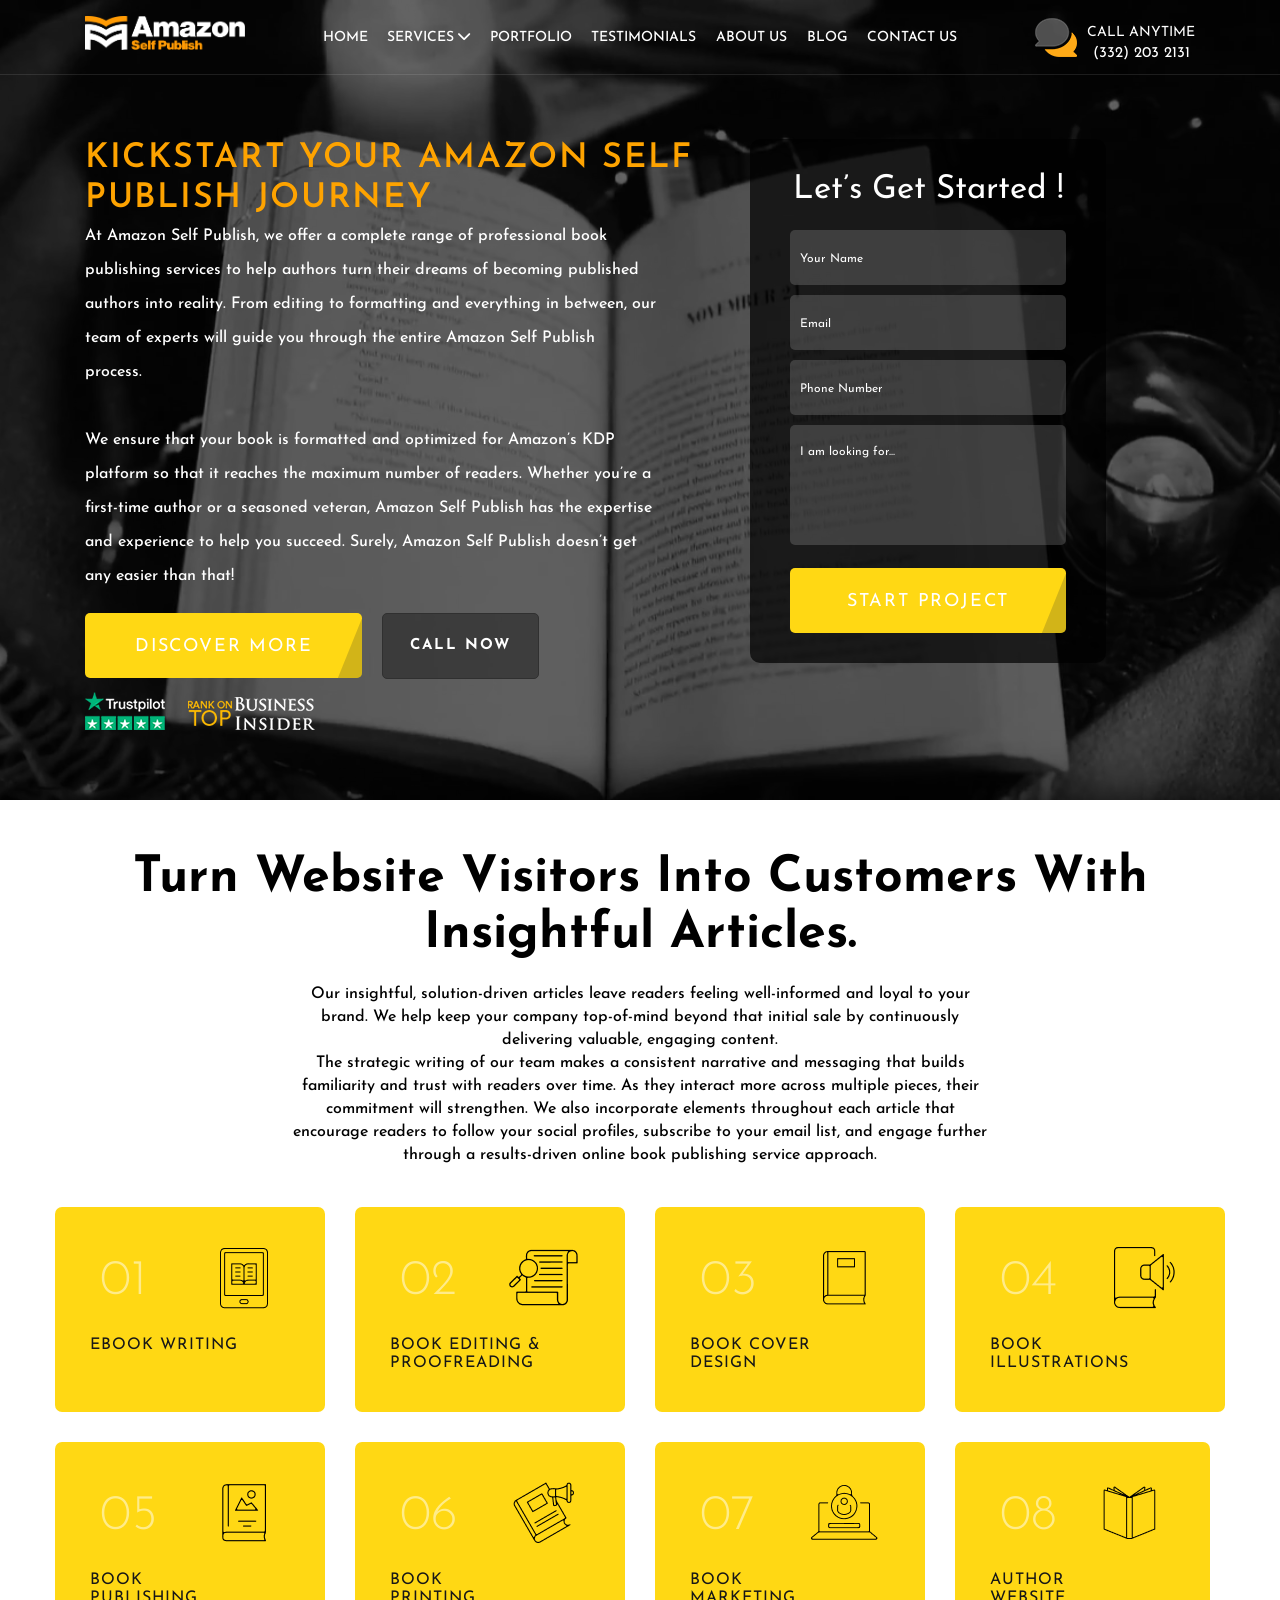
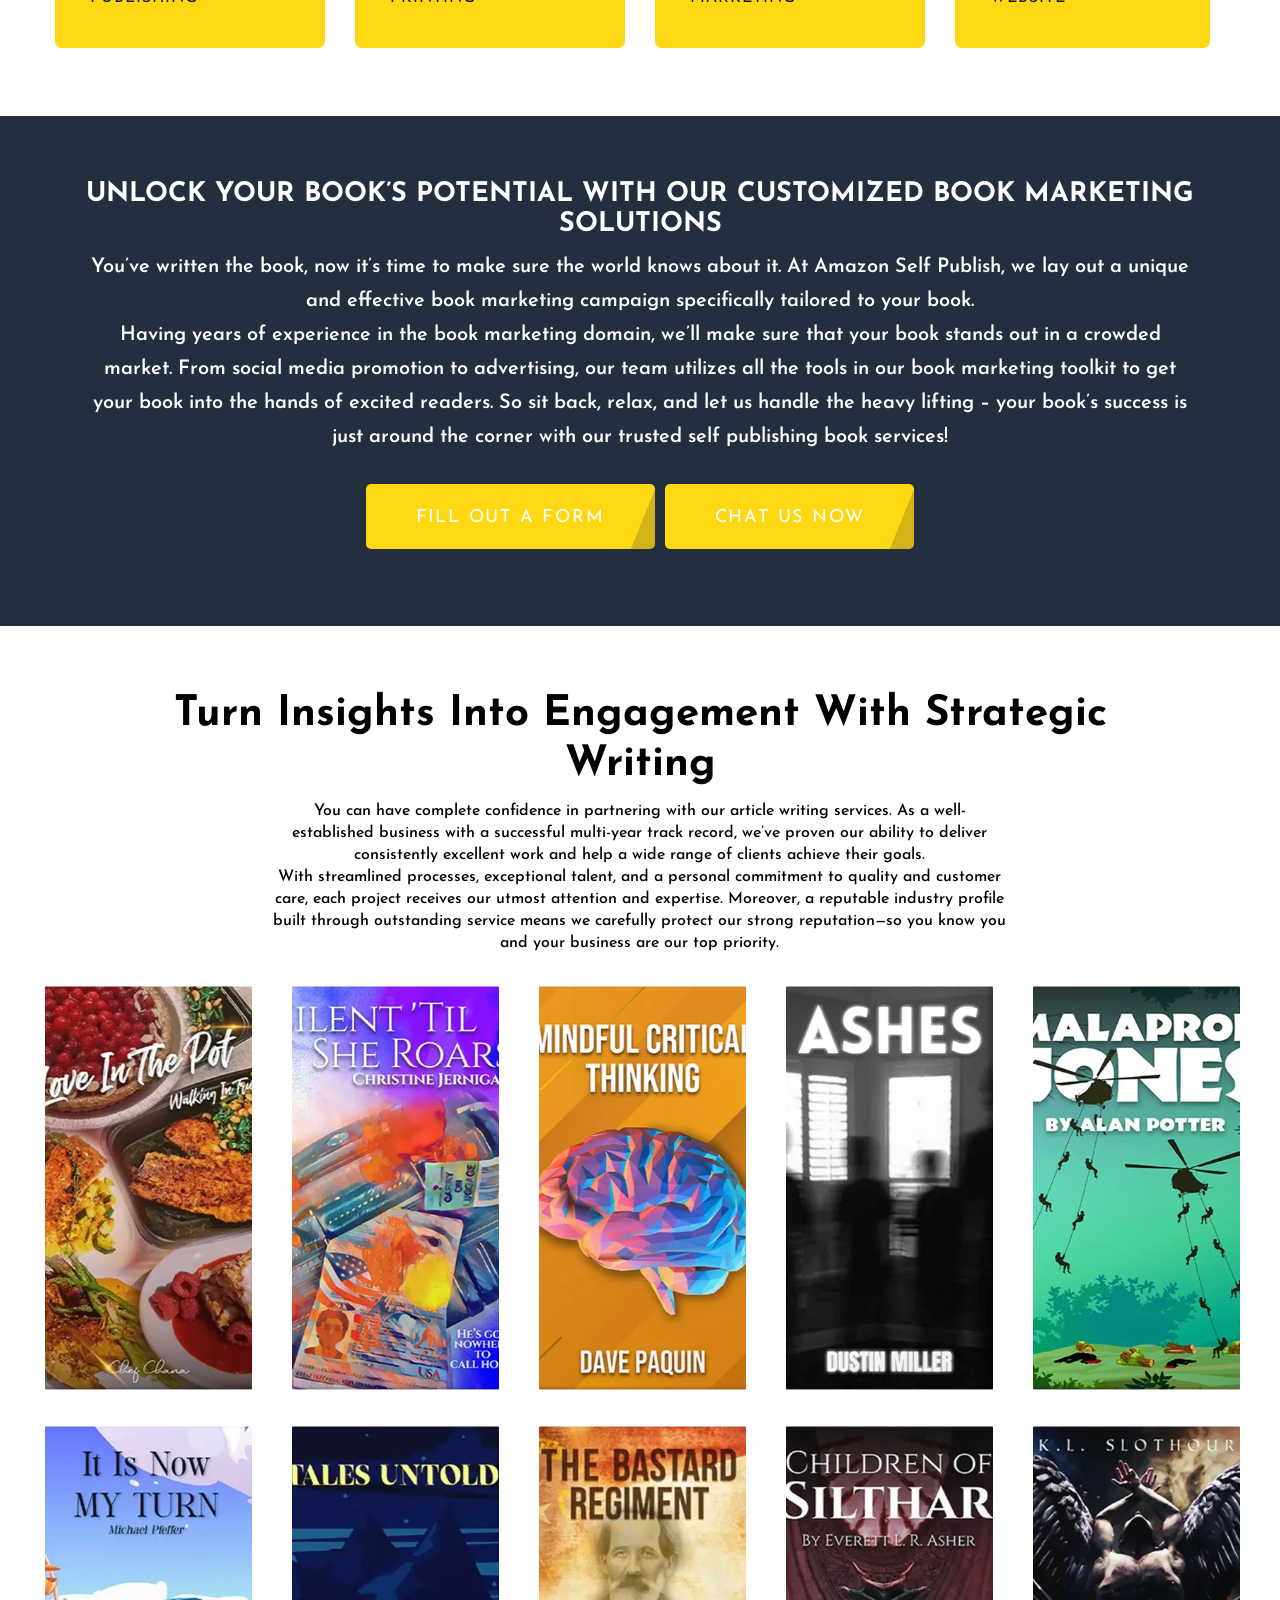
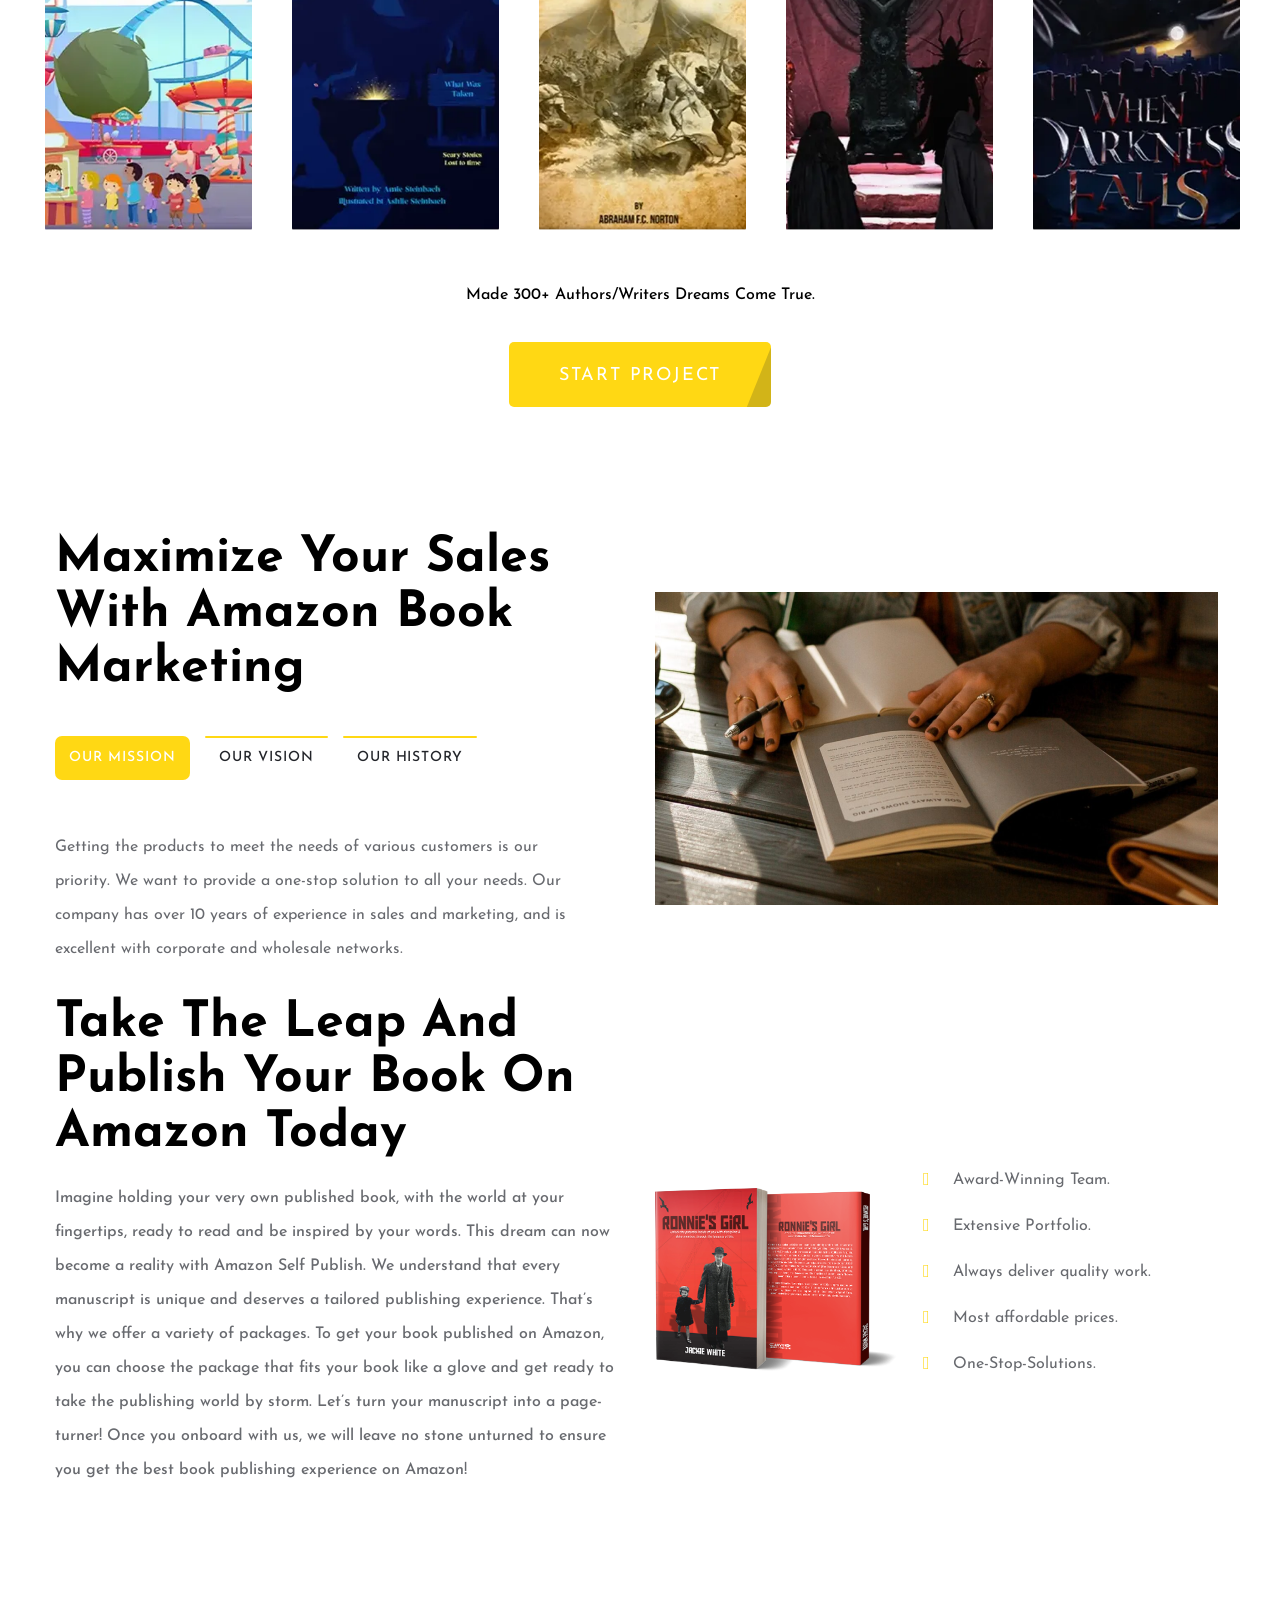
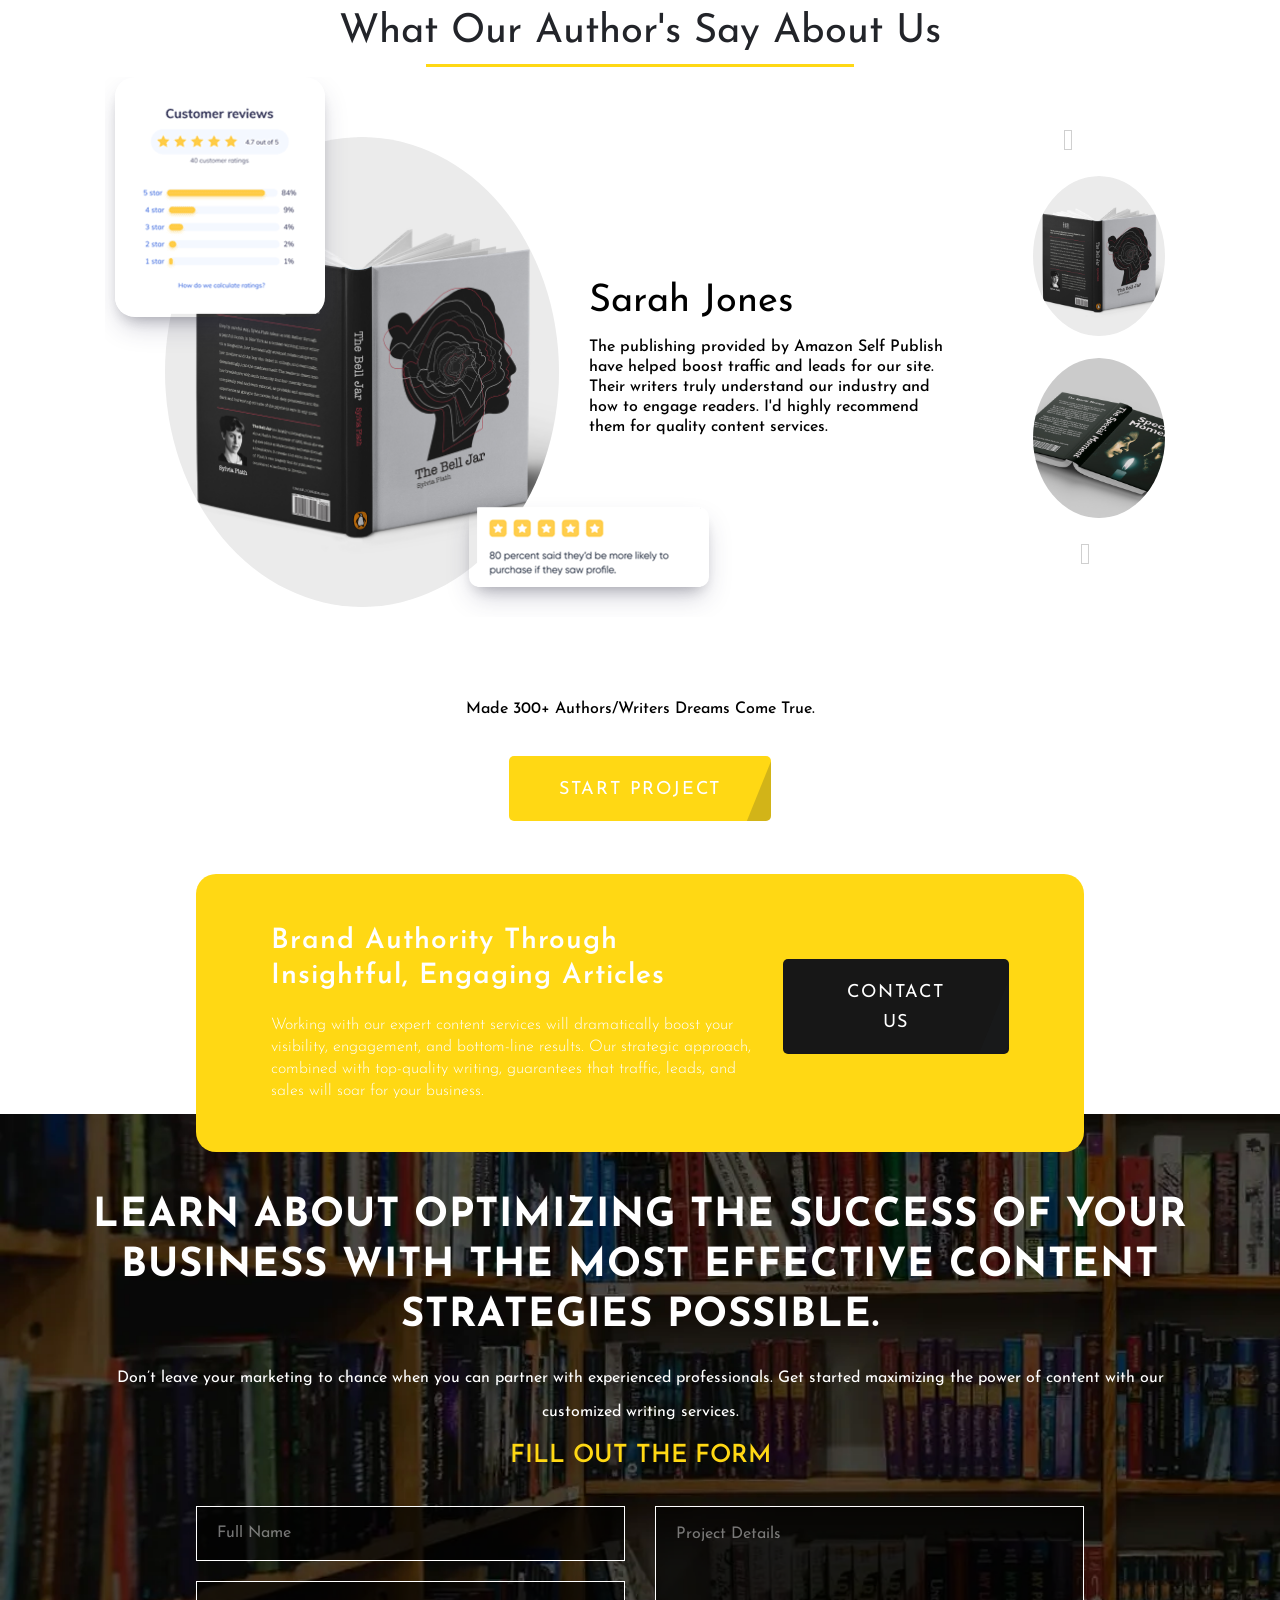
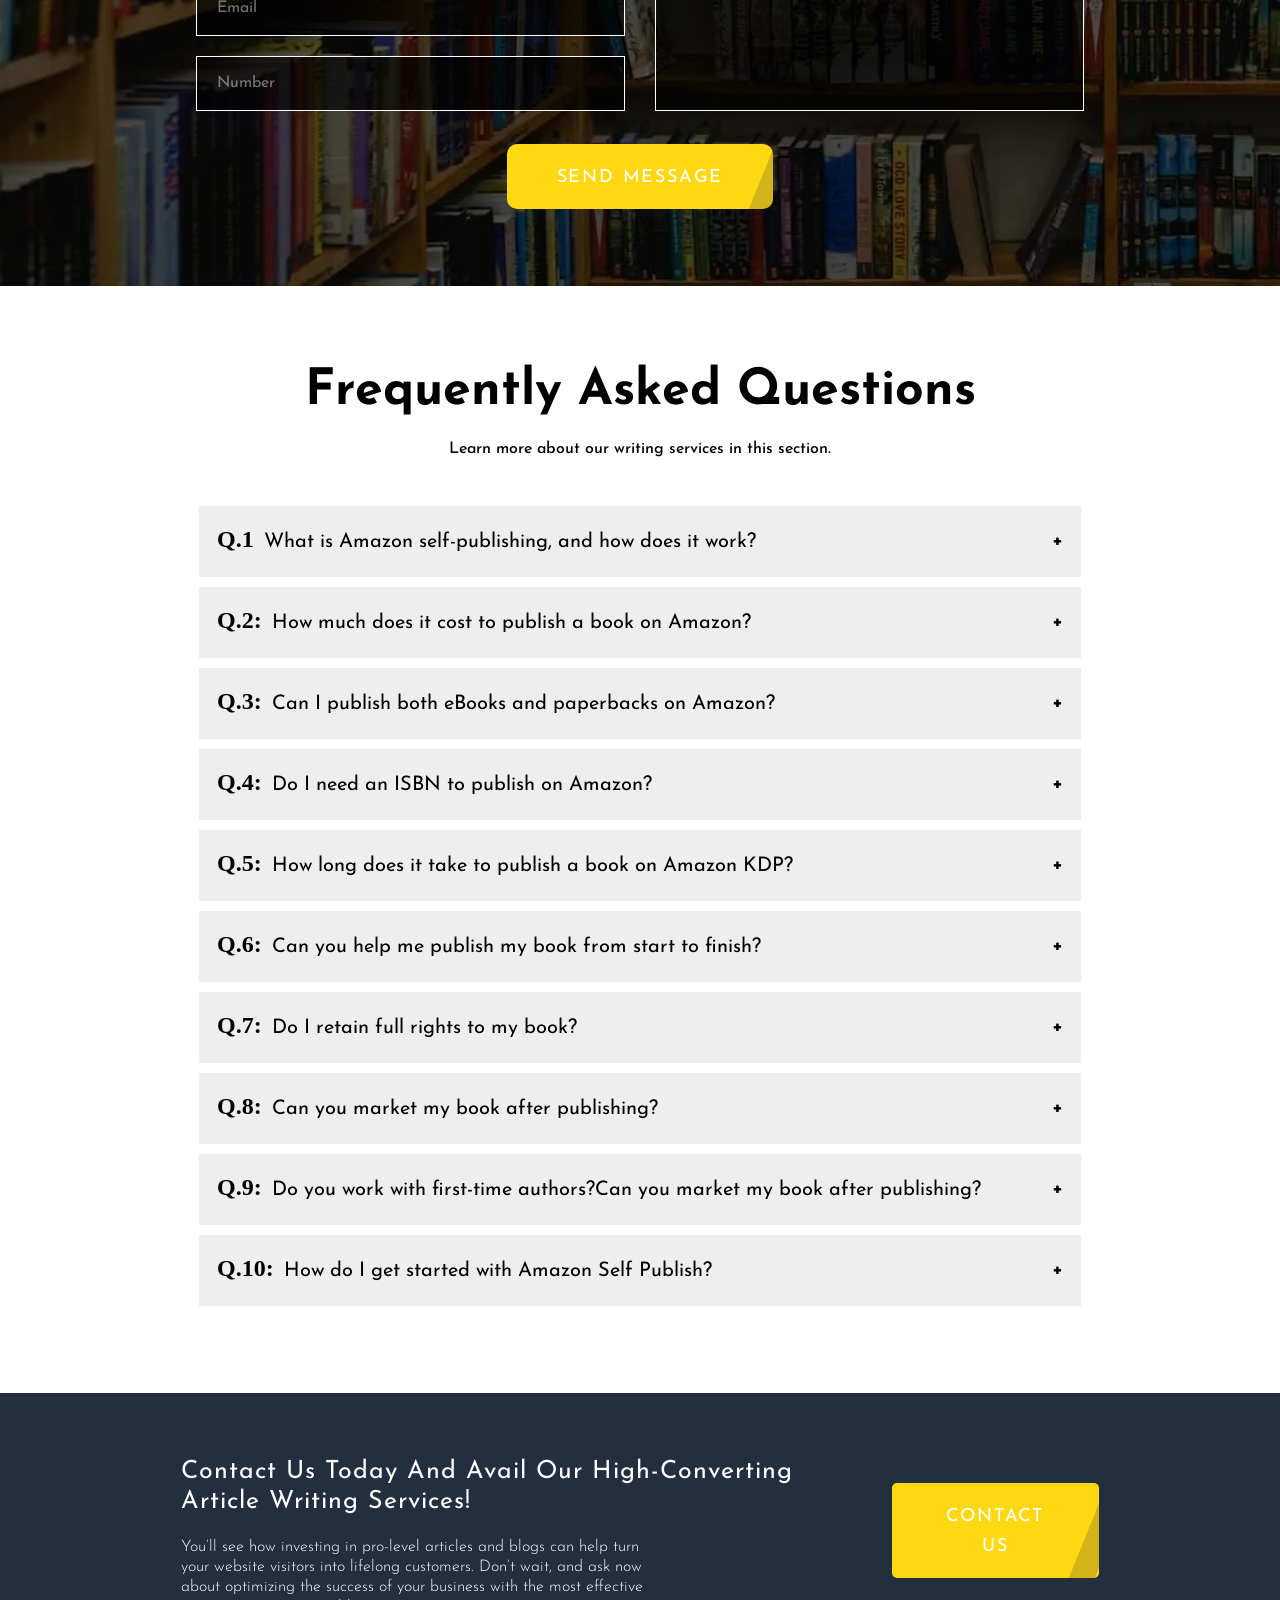
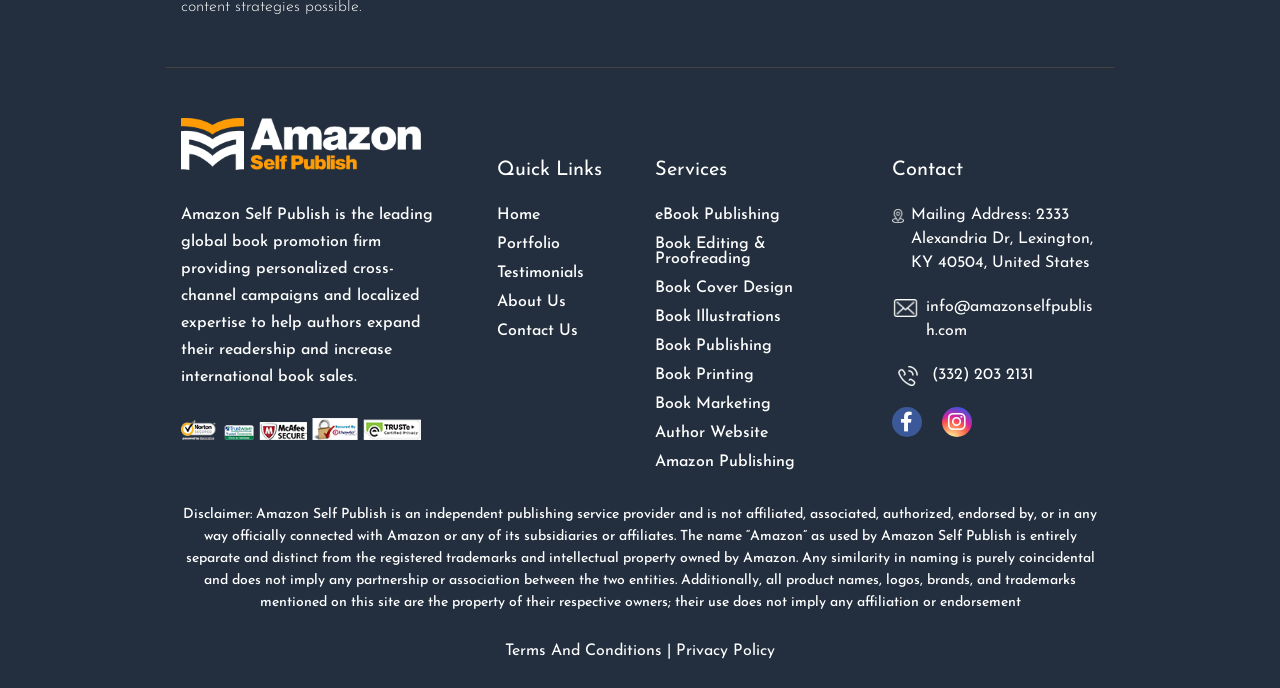
==== index.html @ 6a60cc0c "Add files via upload" ====
<!DOCTYPE html>
<html lang="en">
    <head>
    <title>Trusted Amazon Self Publish Company in the USA</title>
    <meta charset="utf-8">
    <meta name="viewport" content="width=device-width, initial-scale=1, shrink-to-fit=no">
    <link rel="stylesheet" href="css/animate.css">
    <link rel="stylesheet" href="https://fonts.googleapis.com/css2?family=Josefin+Sans:wght@100;200;300;400;500;600;700&display=swap">
    <link rel="stylesheet" href="css/all.min_1.css">
    <link href="css/slick-theme.css" rel="stylesheet" type="text/css">
    <link href="css/slick.css" rel="stylesheet" type="text/css">
    <link href="css/slicknav.css" rel="stylesheet" type="text/css">
    <link href="css/flaticon.css" rel="stylesheet">
    <link href="css/fancybox.css" rel="stylesheet" type="text/css">
    <link href="css/bootstrap.css" rel="stylesheet">
    <link rel="stylesheet" href="css/all.min.css">
    <link href="css/custom.css" rel="stylesheet">
    <link href="css/style.css" rel="stylesheet">
    <link href="css/wp-custom.css" rel="stylesheet">
    <link href="css/responsive.css" rel="stylesheet">
    <script async="" type="text/javascript" src="js/tracking.js"></script>
</head>
<body class="hme_line">
    <div class="page-wrapper">
        <header class="main_header" id="myHeader">
            <div class="container">
                <div class="row">
                    <div class="col-md-2">
                        <div class="logo_here">
                            <a href="#">
                                <img src="images/site-logo.png" alt="Amazon Self Publish">
                            </a>
                        </div>
                    </div>
                    <div class="col-md-7 m-auto">
                        <ul id="menu">
                            <li><a href="#">Home</a></li>
                            <li><a href="javascript:;">Services <i class="fas fa-chevron-down fa-ani"></i></a>
                                <ul>
                                    <li><a href="#">Book Publishing</a></li>
                                    <li><a href="#">Book Illustrations</a></li>
                                    <li><a href="#">Amazon Publishing</a></li>
                                    <li><a href="#">Book Cover Design</a></li>
                                    <li><a href="#">Book Marketing</a></li>
                                    <li><a href="#">Book Printing</a></li>
                                    <li><a href="#">eBook Writing</a></li>
                                    <li><a href="#">Copywriting</a></li>
                                    <li><a href="#">eBook Publishing</a></li>
                                    <li><a href="#">Ghostwriting</a></li>
                                    <li><a href="#">Audiobook</a></li>
                                    <li><a href="#">Book Editing & Proofreading</a></li>
                                    <li><a href="#">SEO Optimized Content</a></li>
                                    <li><a href="#">Author Website</a></li>
                                    <li><a href="#">Article Writing</a></li>
                                    <li><a href="#">Blog Writing</a></li>
                                    <li><a href="#">Book Formatting</a></li>
                                    <li><a href="#">Book Promotion</a></li>
                                    <li><a href="#">Book Video trailer</a></li>
                                </ul>
                            </li>
                            <li><a href="#">Portfolio</a></li>
                            <li><a href="#">Testimonials</a></li>
                            <li><a href="#">About Us</a></li>
                            <li><a href="#">Blog</a></li>
                            <li><a href="#">contact Us</a></li>
                        </ul>
                    </div>
                    <div class="col-md-2">
                        <div class="call_any">
                            <img src="images/chat-icon.png" alt="img">
                            <a href="#"><span>call anytime</span>
                                <h6>(332) 203 2131</h6>
                            </a>
                        </div>
                    </div>
                </div>
            </div>
        </header>
<section class="banner_main">
    <video class="mainvideo lazy" poster="images/book.webp" autoplay loop muted playsinline preload="metadata" src="images/book.webp"></video>
    <div class="container">
        <div class="row">
            <div class="col-md-7 m-auto">
                <div class="banner_textt">
                    <h1>Kickstart Your Amazon Self Publish Journey</h1>
                    <p>At Amazon Self Publish, we offer a complete range of professional book publishing services to help authors turn their dreams of becoming published authors into reality. From editing to formatting and everything in between, our team of experts will guide you through the entire Amazon Self Publish process.
                        <br> <br> We ensure that your book is formatted and optimized for Amazon’s KDP platform so that it reaches the maximum number of readers. Whether you’re a first-time author or a seasoned veteran, Amazon Self Publish has the expertise and experience to help you succeed. Surely, Amazon Self Publish doesn’t get any easier than that!
                    </p>

                    <ul class="d-flex">
                        <li>
                            <a href="#" class="theme-btn btn-style-one" >
                                <i class="btn-curve"></i> <span class="btn-title">Discover More</span>
                            </a>
                        </li>
                        <li><a href="#" class="theme_btn2">
                                <span></span><span></span><span></span><span></span> Call Now</a></li>
                    </ul>
                    <img src="images/banlogo.png" alt="Amazon Self Publish">
                </div>
            </div>
            <div class="col-md-5">
                <div class="banner_from">
                    <h3>Let’s Get Started !</h3>
                    <form action="#" method="POST" class="form-get-quote">
                        <input type="text" name="name" placeholder="Your Name" required="">
                        <input type="email" name="email" required="" placeholder="Email">
                        <input type="number" name="phone" minlength="10" maxlength="15" onkeypress="return ((event.charCode >= 48 && event.charCode <= 57) )" required="" placeholder="Phone Number">
                        <textarea name="msg" placeholder="I am looking for..." required=""></textarea>
                        <button type="submit" class="theme-btn btn-style-one"> 
                            <i class="btn-curve"></i> <span class="btn-title">Start project</span>
                        </button>
                    </form>
                </div>
            </div>
        </div>
    </div>
</section>

<!-- Services -->

<section class="services-section">
    <div class="auto-container">
        <div class="row clearfix">
            <div class="title-block col-xl-12 col-lg-12 col-md-12 col-sm-12">
                <div class="inner">
                    <div class="sec-title">
                        <h2>Turn Website Visitors Into Customers With Insightful Articles<span class="dot">.</span></h2>
                        <p class="lower-text">Our insightful, solution-driven articles leave readers feeling well-informed and loyal to your brand. We help keep your company top-of-mind beyond that initial sale by continuously delivering valuable, engaging content.
                            <br> The strategic writing of our team makes a consistent narrative and messaging that builds familiarity and trust with readers over time. As they interact more across multiple pieces, their commitment will strengthen. We also incorporate elements throughout each article that encourage readers to follow your social profiles, subscribe to your email list, and engage further through a results-driven online book publishing service approach.
                        </p>
                    </div>
                </div>
            </div>
            <div class="service-block col-xl-3 col-lg-6 col-md-6 col-sm-12 wow flipInY" data-wow-delay="0ms" data-wow-duration="1500ms">
                <div class="inner-box">
                    <div class="bottom-curve"></div>
                    <div class="icon-box"><span class=""><img src="images/1.png" alt="img"></span></div>
                    <h6><a href="#">eBOOK WRITING </a></h6>
                </div>
            </div>
            <div class="service-block col-xl-3 col-lg-6 col-md-6 col-sm-12 wow flipInY" data-wow-delay="300ms" data-wow-duration="1500ms">
                <div class="inner-box">
                    <div class="bottom-curve"></div>
                    <div class="icon-box"><span class=""><img src="images/2.png" alt="img"></span></div>
                    <h6><a href="#">BOOK EDITING &<br> PROOFREADING</a></h6>
                </div>
            </div>
            <div class="service-block col-xl-3 col-lg-6 col-md-6 col-sm-12 wow flipInX" data-wow-delay="0ms" data-wow-duration="1500ms">
                <div class="inner-box">
                    <div class="bottom-curve"></div>
                    <div class="icon-box"><span class=""><img src="images/3.png" alt="img"></span></div>
                    <h6><a href="#">BOOK COVER<br> DESIGN</a></h6>
                </div>
            </div>
            <div class="service-block col-xl-3 col-lg-6 col-md-6 col-sm-12 wow flipInY" data-wow-delay="300ms" data-wow-duration="1500ms">
                <div class="inner-box">
                    <div class="bottom-curve"></div>
                    <div class="icon-box"><span class=""><img src="images/4.png" alt="img"></span></div>
                    <h6><a href="#">BOOK <br>ILLUSTRATIONS</a></h6>
                </div>
            </div>
            <div class="service-block col-xl-3 col-lg-6 col-md-6 col-sm-12 wow flipInX" data-wow-delay="600ms" data-wow-duration="1500ms">
                <div class="inner-box">
                    <div class="bottom-curve"></div>
                    <div class="icon-box"><span class=""><img src="images/6.png" alt="img"></span></div>
                    <h6><a href="#">BOOK <br>PUBLISHING</a></h6>
                </div>
            </div>
            <div class="service-block col-xl-3 col-lg-6 col-md-6 col-sm-12 wow flipInX" data-wow-delay="600ms" data-wow-duration="1500ms">
                <div class="inner-box">
                    <div class="bottom-curve"></div>
                    <div class="icon-box"><span class=""><img src="images/7.png" alt="img"></span></div>
                    <h6><a href="#">BOOK <br>PRINTING</a></h6>
                </div>
            </div>
            <div class="service-block col-xl-3 col-lg-6 col-md-6 col-sm-12 wow flipInX" data-wow-delay="900ms" data-wow-duration="1500ms">
                <div class="inner-box">
                    <div class="bottom-curve"></div>
                    <div class="icon-box"><span class=""><img src="images/8.png" alt="img"></span></div>
                    <h6><a href="#">BOOK <br>MARKETING</a></h6>
                </div>
            </div>
            <div class="service-block col-xl-3 col-lg-6 col-md-6 col-sm-12 wow flipInY" data-wow-delay="900ms" data-wow-duration="1500ms">
                <div class="inner-box" style="margin-right: 15px;">
                    <div class="bottom-curve"></div>
                    <div class="icon-box"><span class=""><img src="images/9.png" alt="img"></span>
                    </div>
                    <h6><a href="#">AUTHOR <br>WEBSITE</a></h6>
                </div>
            </div>
            <!-- <div class="d-flex justify-content-center">
                <div class="service-block col-xl-3 col-lg-6 col-md-6 col-sm-12 wow flipInY" data-wow-delay="900ms" data-wow-duration="1500ms">
                    <div class="inner-box zero-removed">
                        <div class="bottom-curve"></div>
                        <div class="icon-box"><span class=""><img src="images/10.png" alt="img"></span>
                        </div>
                        <h6><a href="#">AMAZON <br>PUBLISHING</a></h6>
                    </div>
                </div>
            </div> -->
        </div>
    </div>
</section>
<div class="cta_secc">
    <div class="container">
        <div class="row">
            <div class="col-md-12">
                <h2>Unlock Your Book’s Potential with Our Customized Book Marketing Solutions</h2>
                <span>You’ve written the book, now it’s time to make sure the world knows about it. At Amazon Self Publish, we lay out a unique and effective book marketing campaign specifically tailored to your book. 
                    <br> Having years of experience in the book marketing domain, we’ll make sure that your book stands out in a crowded market. From social media promotion to advertising, our team utilizes all the tools in our book marketing toolkit to get your book into the hands of excited readers. So sit back, relax, and let us handle the heavy lifting – your book’s success is just around the corner with our trusted self publishing book services!
                </span>
                <ul class="d-flex">
                    <li>
                        <a class="theme-btn btn-style-one" href="#"> 
                            <i class="btn-curve"></i> 
                            <span class="btn-title">Fill Out a Form</span> 
                        </a>
                    </li>
                    <li>
                        <a class="theme-btn btn-style-one" href="#"> 
                            <i class="btn-curve"></i> 
                            <span class="btn-title">Chat Us Now</span> 
                        </a>
                    </li>
                </ul>
            </div>
        </div>
    </div>
</div>

<section class="portfolio_secc">
    <div class="container-fluid">
        <div class="row">
            <div class="col-md-12">
                <div class="portfolio_textt">
                    <h2>Turn Insights Into Engagement With Strategic Writing</h2>
                    <p class="pb-4">You can have complete confidence in partnering with our article writing services. As a well- established business with a successful multi-year track record, we’ve proven our ability to deliver consistently excellent work and help a wide range of clients achieve their goals.
                        <br> With streamlined processes, exceptional talent, and a personal commitment to quality and customer care, each project receives our utmost attention and expertise. Moreover, a reputable industry profile built through outstanding service means we carefully protect our strong reputation—so you know you and your business are our top priority.
                    </p>
                </div>
                <div class="blogslid">
                    <div>
                        <div class="portfo_boxx">
                            <a href="#" data-fancybox="demo">
                                <img src="images/1.webp" alt="img">
                            </a>
                        </div>
                    </div>
                    <div>
                        <div class="portfo_boxx">
                            <a href="#" data-fancybox="demo">
                                <img src="images/2.webp" alt="img">
                            </a>
                        </div>
                    </div>
                    <div>
                        <div class="portfo_boxx">
                            <a href="#" data-fancybox="demo">
                                <img src="images/3.webp" alt="img">
                            </a>
                        </div>
                    </div>
                    <div>
                        <div class="portfo_boxx">
                            <a href="#" data-fancybox="demo">
                                <img src="images/4.webp" alt="img">
                            </a>
                        </div>
                    </div>
                    <div>
                        <div class="portfo_boxx">
                            <a href="#" data-fancybox="demo">
                                <img src="images/5.webp" alt="img">
                            </a>
                        </div>
                    </div>
                    <div>
                        <div class="portfo_boxx">
                            <a href="#" data-fancybox="demo">
                                <img src="images/6.webp" alt="img">
                            </a>
                        </div>
                    </div>
                    <div>
                        <div class="portfo_boxx">
                            <a href="#" data-fancybox="demo">
                                <img src="images/7.webp" alt="img">
                            </a>
                        </div>
                    </div>
                    <div>
                        <div class="portfo_boxx">
                            <a href="#" data-fancybox="demo">
                                <img src="images/8.webp" alt="img">
                            </a>
                        </div>
                    </div>
                    <div>
                        <div class="portfo_boxx">
                            <a href="#" data-fancybox="demo">
                                <img src="images/9.webp" alt="img">
                            </a>
                        </div>
                    </div>
                    <div>
                        <div class="portfo_boxx">
                            <a href="#" data-fancybox="demo">
                                <img src="images/10.webp" alt="img">
                            </a>
                        </div>
                    </div>
                </div>
                <div class="blogslidtwo">
                    <div>
                        <div class="portfo_boxx">
                            <a href="#" data-fancybox="demo">
                                <img src="images/11.webp" alt="img"></a>
                        </div>
                    </div>
                    <div>
                        <div class="portfo_boxx">
                            <a href="#" data-fancybox="demo">
                                <img src="images/12.webp" alt="img"></a>
                        </div>
                    </div>
                    <div>
                        <div class="portfo_boxx">
                            <a href="#" data-fancybox="demo">
                                <img src="images/13.webp" alt="img"></a>
                        </div>
                    </div>
                    <div>
                        <div class="portfo_boxx">
                            <a href="#" data-fancybox="demo">
                                <img src="images/14.webp" alt="img"></a>
                        </div>
                    </div>
                    <div>
                        <div class="portfo_boxx">
                            <a href="#" data-fancybox="demo">
                                <img src="images/15.webp" alt="img"></a>
                        </div>
                    </div>
                    <div>
                        <div class="portfo_boxx">
                            <a href="#" data-fancybox="demo">
                                <img src="images/16.webp" alt="img"></a>
                        </div>
                    </div>
                    <div>
                        <div class="portfo_boxx">
                            <a href="#" data-fancybox="demo">
                                <img src="images/17.webp" alt="img"></a>
                        </div>
                    </div>
                    <div>
                        <div class="portfo_boxx">
                            <a href="#" data-fancybox="demo">
                                <img src="images/18.webp" alt="img"></a>
                        </div>
                    </div>
                    <div>
                        <div class="portfo_boxx">
                            <a href="#" data-fancybox="demo">
                                <img src="images/19.webp" alt="img"></a>
                        </div>
                    </div>
                    <div>
                        <div class="portfo_boxx">
                            <a href="#" data-fancybox="demo">
                                <img src="images/20.webp" alt="img"></a>
                        </div>
                    </div>
                    <div>
                        <div class="portfo_boxx">
                            <a href="assets/images/port/21.webp" data-fancybox="demo"><img src="images/21.webp" alt="img"></a>
                        </div>
                    </div>
                    <div>
                        <div class="portfo_boxx">
                            <a href="#" data-fancybox="demo">
                                <img src="images/22.webp" alt="img"></a>
                        </div>
                    </div>
                    <div>
                        <div class="portfo_boxx">
                            <a href="#" data-fancybox="demo">
                                <img src="images/23.webp" alt="img"></a>
                        </div>
                    </div>
                    <div>
                        <div class="portfo_boxx">
                            <a href="#" data-fancybox="demo">
                                <img src="images/24.webp" alt="img"></a>
                        </div>
                    </div>
                    <div>
                        <div class="portfo_boxx">
                            <a href="#" data-fancybox="demo">
                                <img src="images/25.webp" alt="img"></a>
                        </div>
                    </div>
                </div>
                <div class="row">
                    <div class="col-md-12">
                        <div class="port_btm_textt">
                            <p>Made 300+ Authors/Writers Dreams Come True.</p>
                            <a href="#" class="theme-btn btn-style-one"> <i class="btn-curve"></i> <span class="btn-title">sTART project</span></a>
                        </div>
                    </div>
                </div>
            </div>
        </div>
    </div>
</section>
<section class="agency-section">
    <div class="auto-container">
        <div class="row clearfix align-items-center">
            <div class="left-col col-xl-6 col-lg-12 col-md-12 col-sm-12">
                <div class="inner">
                    <div class="sec-title">
                        <h2>Maximize Your Sales With Amazon Book Marketing <br><span class="dot"></span></h2>
                    </div>
                    <div class="default-tabs tabs-box">
                        <ul class="tab-btns tab-buttons clearfix">
                            <li data-tab="#tab-1" class="tab-btn active-btn"><span>Our Mission</span></li>
                            <li data-tab="#tab-2" class="tab-btn"><span>Our Vision</span></li>
                            <li data-tab="#tab-3" class="tab-btn"><span>Our History</span></li>
                        </ul>
                        <div class="tabs-content">
                            <div class="tab active-tab" id="tab-1">
                                <div class="content">
                                    <div class="text">Getting the products to meet the needs of various customers is our priority. We want to provide a one-stop solution to all your needs. Our company has over 10 years of experience in sales and marketing, and is excellent with corporate and wholesale networks.</div>
                                </div>
                            </div>
                            <div class="tab" id="tab-2">
                                <div class="content">
                                    <div class="text">We are redefining the landscape of publishing in the United States of America by taking a more customer-centric approach to ensure customer satisfaction and convenience.</div>
                                </div>
                            </div>
                            <div class="tab" id="tab-3">
                                <div class="content">
                                    <div class="text">Amazon Self Publish was founded by a group of publishing industry professionals with a passion for helping authors succeed. We have over 10 years of experience in the book publishing industry and have helped hundreds of authors bring their books to the world. Our team is dedicated to providing the best Amazon book publishing services and support to our clients, and we’re proud of the successful projects we’ve been a part of over the years.</div>
                                </div>
                            </div>
                        </div>
                    </div>
                </div>
            </div>

            <div class="right-col col-xl-6 col-lg-12 col-md-12 col-sm-12">
                <img src="images/fold_5.png" alt="img">
            </div>

            <div class="right-col col-xl-6 col-lg-12 col-md-12 col-sm-12">
                <div class="inner">
                    <h2>Take The Leap And Publish Your Book On Amazon Today</h2>
                    <p class="text">Imagine holding your very own published book, with the world at your fingertips, ready to read and be inspired by your words. This dream can now become a reality with Amazon Self Publish. We understand that every manuscript is unique and deserves a tailored publishing experience. That’s why we offer a variety of packages. To get your book published on Amazon, you can choose the package that fits your book like a glove and get ready to take the publishing world by storm. Let’s turn your manuscript into a page-turner! Once you onboard with us, we will leave no stone unturned to ensure you get the best book publishing experience on Amazon!</p>
                </div>
            </div>
            <div class="m-auto right-col col-xl-6 col-lg-12 col-md-12 col-sm-12">
                <div class="inner">
                    <div class="featured-block-two clearfix">
                        <div class="image"><img src="images/featured-image-6.png" alt="img"></div>
                        <div class="text">
                            <ul>
                                <li>Award-Winning Team.</li>
                                <li>Extensive Portfolio.</li>
                                <li>Always deliver quality work.</li>
                                <li>Most affordable prices.</li>
                                <li>One-Stop-Solutions.</li>
                            </ul>
                        </div>
                    </div>
                </div>
            </div>
        </div>
    </div>
</section>
<script>
$('.one-time').slick({
    dots: true,
    infinite: true,
    speed: 300,
    slidesToShow: 1,
    adaptiveHeight: true
});
</script>

<section class="testi_secc">
    <div class="container">
        <h4>What Our Author's Say About Us</h4>
        <div class="row">
            <div class="col-md-10">
                <div class="testi_bigg_deal">
                    <div>
                        <div class="test_bigg_txt_wrpp">
                            <div class="row">
                                <div class="col-md-6">
                                    <div class="big_imggs_testii">
                                        <img src="images/customer.png" alt="img" class="rev_imgg">
                                        <img src="images/b1.png" alt="img">
                                        <img src="images/marsha.png" alt="img" class="mrsh_imgg">
                                    </div>
                                </div>
                                <div class="col-md-6 m-auto">
                                    <h3>Sarah Jones</h3>
                                    <p>The publishing provided by Amazon Self Publish have helped boost traffic and leads for our site. Their writers truly understand our industry and how to engage readers. I'd highly recommend them for quality content services. </p>
                                </div>
                            </div>
                        </div>
                    </div>
                    <div>
                        <div class="test_bigg_txt_wrpp">
                            <div class="row">
                                <div class="col-md-6">
                                    <div class="big_imggs_testii">
                                        <img src="images/customer.png" alt="img" class="rev_imgg">
                                        <img src="images/b2.png" alt="img">
                                        <img src="images/marsha.png" alt="img" class="mrsh_imgg">
                                    </div>
                                </div>
                                <div class="col-md-6 m-auto">
                                    <h3>Ellie King </h3>
                                    <p>Since partnering with Amazon Self Publish, our publishing have become a top resource in our niche. They work hard to deliver informative, shareable content that builds our brand's authority. The results have surpassed all expectations. </p>
                                </div>
                            </div>
                        </div>
                    </div>
                    <div>
                        <div class="test_bigg_txt_wrpp">
                            <div class="row">
                                <div class="col-md-6">
                                    <div class="big_imggs_testii">
                                        <img src="images/customer.png" alt="img" class="rev_imgg">
                                        <img src="images/b3.png" alt="img">
                                        <img src="images/marsha.png" alt="img" class="mrsh_imgg">
                                    </div>
                                </div>
                                <div class="col-md-6 m-auto">
                                    <h3>Lisa Brown</h3>
                                    <p>High-level strategic insights combined with beautiful writing - it's obvious why Amazon Self Publish is the best in the business. Whether we need new blog posts or bylined pieces, they consistently go above and beyond. Their work is worth every penny.</p>
                                </div>
                            </div>
                        </div>
                    </div>
                    <div>
                        <div class="test_bigg_txt_wrpp">
                            <div class="row">
                                <div class="col-md-6">
                                    <div class="big_imggs_testii">
                                        <img src="images/customer.png" alt="img" class="rev_imgg">
                                        <img src="images/b4.png" alt="img">
                                        <img src="images/marsha.png" alt="img" class="mrsh_imgg">
                                    </div>
                                </div>
                                <div class="col-md-6 m-auto">
                                    <h3>Joseph Strikes </h3>
                                    <p>Outsourcing content creation to Amazon Self Publish blog writing services has taken so much pressure off my plate. I'm always impressed with the high-quality, engaging publishing delivered on schedule. Your writers truly understand my brand - it's like they're in my head! Since partnering with your team, I've seen a huge increase in traffic and leads. The results have taken my business to the next level. </p>
                                </div>
                            </div>
                        </div>
                    </div>
                    <div>
                        <div class="test_bigg_txt_wrpp">
                            <div class="row">
                                <div class="col-md-6">
                                    <div class="big_imggs_testii">
                                        <img src="images/customer.png" alt="img" class="rev_imgg">
                                        <img src="images/b5.png" alt="img">
                                        <img src="images/marsha.png" alt="img" class="mrsh_imgg">
                                    </div>
                                </div>
                                <div class="col-md-6 m-auto">
                                    <h3>Sarah Lexion</h3>
                                    <p>As a small startup, I didn't have the bandwidth to keep my blog updated regularly. Now, I get a steady stream of fresh posts without lifting a finger, thanks to the writing pros of Amazon Self Publish. They work hard to relate to my audience and integrate promotional messaging seamlessly. Customer signups have boomed since using your services - I highly recommend it for any busy entrepreneur! </p>
                                </div>
                            </div>
                        </div>
                    </div>
                    <div>
                        <div class="test_bigg_txt_wrpp">
                            <div class="row">
                                <div class="col-md-6">
                                    <div class="big_imggs_testii">
                                        <img src="images/customer.png" alt="img" class="rev_imgg">
                                        <img src="images/b6.png" alt="img">
                                        <img src="images/marsha.png" alt="img" class="mrsh_imgg">
                                    </div>
                                </div>
                                <div class="col-md-6 m-auto">
                                    <h3>Sam Adams</h3>
                                    <p>I was skeptical about outsourcing something as core as content creation, but your account manager convinced me to take the plunge. I'm so glad I did - your exceptional delivery, on-brief writing, and transparency have completely won me over. Our organic search traffic doubled within months of using your blog writing services. With results like that, you have a client for life! </p>
                                </div>
                            </div>
                        </div>
                    </div>
                </div>
            </div>
            <div class="col-md-2 m-auto">
                <div class="testi_small_deal">
                    <div>
                        <div class="testi_smll_imgg">
                            <img src="images/b1.png" alt="img">
                        </div>
                    </div>
                    <div>
                        <div class="testi_smll_imgg">
                            <img src="images/b2.png" alt="img">
                        </div>
                    </div>
                    <div>
                        <div class="testi_smll_imgg">
                            <img src="images/b3.png" alt="img">
                        </div>
                    </div>
                    <div>
                        <div class="testi_smll_imgg">
                            <img src="images/b4.png" alt="img">
                        </div>
                    </div>
                    <div>
                        <div class="testi_smll_imgg">
                            <img src="images/b5.png" alt="img">
                        </div>
                    </div>
                    <div>
                        <div class="testi_smll_imgg">
                            <img src="images/b6.png" alt="img">
                        </div>
                    </div>
                </div>
            </div>
        </div>
        <div class="row">
            <div class="col-md-12">
                <div class="testti_btmm">
                    <p>Made 300+ Authors/Writers Dreams Come True.</p>
                    <a href="#" class="theme-btn btn-style-one"> <i class="btn-curve"></i> <span class="btn-title">START project</span></a>
                </div>
            </div>
        </div>
    </div>
</section>
<section class="news_letter_secc">
    <div class="container">
        <div class="row">
            <div class="col-md-12">
                <div class="intersted_boxx_wrpp">
                    <ul class="row">
                        <li class="col-md-8">
                            <h3>Brand Authority Through Insightful, Engaging Articles</h3>
                            <p>Working with our expert content services will dramatically boost your visibility, engagement, and bottom-line results. Our strategic approach, combined with top-quality writing, guarantees that traffic, leads, and sales will soar for your business.</p>
                        </li>
                        <li class="col-md-4">
                            <a class="theme-btn btn-style-one" href="#"> <i class="btn-curve"></i>
                                <span class="btn-title">Contact Us</span> </a>
                        </li>
                    </ul>
                </div>
            </div>
        </div>
    </div>
</section>

<!-- contact form -->
<section class="contact_form_secc">
    <div class="container">
        <div class="row">
            <div class="col-md-12">
                <div class="forms_textt_sec">
                    <h2>Learn About Optimizing The Success Of Your Business With The Most Effective Content Strategies Possible.
                    </h2>
                    <p>Don’t leave your marketing to chance when you can partner with experienced professionals. Get started maximizing the power of content with our customized writing services.</p>
                    <span>Fill Out the Form</span>
                    <form class="form-get-quote" action="#" method="post">
                        <div class="row">
                            <div class="col-md-6">
                                <input type="text" name="name" required="" placeholder="Full Name">
                                <input type="email" name="email" required="" placeholder="Email">
                                <div class="row">
                                    <div class="col-md-12">
                                        <input type="number" name="phone" required="" placeholder="Number">
                                    </div>
                                </div>
                            </div>
                            <div class="col-md-6">
                                <textarea name="msg" placeholder="Project Details"></textarea>
                            </div>
                        </div>
                        <button type="submit" class="theme-btn btn-style-one"> 
                            <i class="btn-curve"></i> 
                            <span class="btn-title">Send Message</span>
                        </button>
                    </form>
                </div>
            </div>
        </div>
    </div>
</section>

<!-- faqs -->
<section class="faqss">
    <div class="container">
        <div class="row">
            <div class="col-md-12">
                <div class="faqs-heading">
                    <h3>Frequently Asked Questions</h3>
                    <p>Learn more about our writing services in this section.</p>
                </div>
                <button class="accordion">
                    <h6>Q.1</h6>What is Amazon self-publishing, and how does it work?
                </button>
                <div class="panel">
                    <p>Amazon self-publishing is done through Kindle Direct Publishing (KDP), where authors upload their manuscript, set pricing, and publish eBooks or print books directly to a global audience. </p>
                </div>
                <button class="accordion">
                    <h6>Q.2:</h6>How much does it cost to publish a book on Amazon?
                </button>
                <div class="panel">
                    <p>Publishing on Amazon KDP is free, but optional costs may include editing, design, and marketing services.</p>
                </div> 
                <button class="accordion">
                    <h6>Q.3:</h6>Can I publish both eBooks and paperbacks on Amazon?
                </button>
                <div class="panel">
                    <p>Yes, Amazon allows you to publish eBooks, paperbacks, and even hardcovers through the same platform.</p>
                </div> 
                <button class="accordion">
                    <h6>Q.4:</h6>Do I need an ISBN to publish on Amazon?
                </button>
                <div class="panel">
                    <p>You don’t need an ISBN for eBooks, but print books require one, which Amazon can provide for free. </p>
                </div>
                <button class="accordion">
                    <h6>Q.5:</h6>How long does it take to publish a book on Amazon KDP?
                </button>
                <div class="panel">
                    <p> Once your files are ready, publishing can take as little as 24–72 hours for your book to go live. </p>
                </div>
                <button class="accordion">
                    <h6>Q.6:</h6>Can you help me publish my book from start to finish?
                </button>
                <div class="panel">
                    <p> Yes, we handle everything from writing and editing to publishing and marketing—so you don’t have to worry about anything.</p>
                </div> 
                <button class="accordion">
                    <h6>Q.7:</h6>Do I retain full rights to my book?
                </button>
                <div class="panel">
                    <p>Absolutely, you keep 100% ownership and rights to your book at all times.</p>
                </div> 
                <button class="accordion">
                    <h6>Q.8:</h6>Can you market my book after publishing?
                </button>
                <div class="panel">
                    <p>Yes, we offer complete marketing services to promote your book and increase visibility and sales.</p>
                </div>
                <button class="accordion">
                    <h6>Q.9:</h6>Do you work with first-time authors?Can you market my book after publishing?
                </button>
                <div class="panel">
                    <p>Of course, we specialize in helping first-time authors turn their ideas into professionally published books.</p>
                </div>
                <button class="accordion">
                    <h6>Q.10:</h6>How do I get started with Amazon Self Publish?
                </button>
                <div class="panel">
                    <p>Simply contact us for a free consultation, and we’ll guide you step-by-step based on your goals.</p>
                </div> 
            </div>
        </div>
    </div>
</section>
<!-- faqs -->

<!-- footer -->
<footer>
    <div class="container">
        <div class="row">
            <div class="col-md-12">
                <div class="footer_top">
                    <ul class="row">
                        <li class="col-md-9">
                            <h3>Contact Us Today And Avail Our High-Converting Article Writing Services!</h3>
                            <p>You’ll see how investing in pro-level articles and blogs can help turn your website visitors into lifelong customers. Don’t wait, and ask now about optimizing the success of your business with the most effective content strategies possible.</p>
                        </li>
                        <li class="col-md-3">
                            <a href="#" class="theme-btn btn-style-one"> <i class="btn-curve"></i>
                                <span class="btn-title">Contact Us </span>
                            </a>
                        </li>
                    </ul>
                </div>
            </div>
        </div>
        <div class="row">
            <div class="col-md-4">
                <div class="footer_details">
                    <img src="images/site-logo.png" alt="Amazon Self Publish">
                    <p>Amazon Self Publish is the leading global book promotion firm providing personalized cross-channel campaigns and localized expertise to help authors expand their readership and increase international book sales.</p>
                    <img src="images/payment.png" alt="img">
                </div>
            </div>
            <div class="col-md-2">
                <div class="footer_links">
                    <h5>Quick Links</h5>
                    <ul>
                        <li><a href="#">Home</a></li>
                        <li><a href="#">Portfolio</a></li>
                        <li><a href="#">Testimonials</a></li>
                        <li><a href="#">About Us</a></li>
                        <li><a href="#">Contact Us</a></li>
                    </ul>
                </div>
            </div>
            <div class="col-md-3">
                <div class="footer_links">
                    <h5>Services</h5>
                    <ul>
                        <li><a href="#">eBook Publishing </a></li>
                        <li><a href="#">Book Editing & Proofreading</a></li>
                        <li><a href="#">Book Cover Design</a></li>
                        <li><a href="#">Book Illustrations</a></li>
                        <li><a href="#">Book Publishing</a></li>
                        <li><a href="#">Book Printing</a></li>
                        <li><a href="#">Book Marketing</a></li>
                        <li><a href="#">Author Website</a></li>
                        <li><a href="#">Amazon Publishing</a></li>
                    </ul>
                </div>
            </div>
            <div class="col-md-3">
                <div class="footer_adres">
                    <h5>Contact</h5>
                    <a href="#">
                        <ul class="d-flex">
                            <li><img src="images/location.png" alt="img"></li>
                            <li>Mailing Address: 2333 Alexandria Dr, Lexington, KY 40504, United States</li>
                        </ul>
                    </a>
                    <a href="#">
                        <ul class="d-flex">
                            <li><img src="images/envelope.png" alt="img"></li>
                            <li>info@amazonselfpublish.com</li>
                        </ul>
                    </a>
                    <a href="#">
                        <ul class="d-flex">
                            <li><img src="images/phone-call.png" alt="img"></li>
                            <li>(332) 203 2131</li>
                        </ul>
                    </a>
                </div>
                <div class="social_media_linkss_ft">
                    <ul class="d-flex">
                        <li><a href="#"><i class="fa-brands fa-facebook-f"></i></a></li>
                        <li><a href="#"><i class="fa-brands fa-instagram"></i></a> </li>
                    </ul>
                </div>
            </div>
            <div class="col-md-12">
                <div class="footer_details_disclaimer">
                    <p> Disclaimer: Amazon Self Publish is an independent publishing service provider and is not affiliated, associated, authorized, endorsed by, or in any way officially connected with Amazon or any of its subsidiaries or affiliates. The name “Amazon” as used by Amazon Self Publish is entirely separate and distinct from the registered trademarks and intellectual property owned by Amazon. Any similarity in naming is purely coincidental and does not imply any partnership or association between the two entities. Additionally, all product names, logos, brands, and trademarks mentioned on this site are the property of their respective owners; their use does not imply any affiliation or endorsement</p>
                </div>
            </div>
        </div>
        <div class="row">
            <div class="col-md-12">
                <div class="footer_btm">
                    <p>
                        <a href="#"> Terms And Conditions</a> 
                        | 
                        <a href="#"> Privacy Policy </a>
                    </p>
                </div>
            </div>
        </div>
    </div>
</footer>



<script src="js/jquery-3.6.0.min.js"></script>
<script src="js/wow.js" defer=""></script>
<script src="js/slick.js" defer=""></script>
<script src="js/slick.min.js" defer=""></script>
<script src="js/jquery.slicknav.js" defer=""></script>
<script src="js/fancybox.js" defer=""></script>
<script src="js/font-awesome.js" defer=""></script>
<script src="js/bootstrap.js" defer=""></script>
<script src="js/font.js" defer=""></script>
<script src="js/custom.js" defer=""></script>



</div>
</body>
</html>
---- css/custom.css ----
a:focus,
a:hover,
body,
h2 {
    color: #393939
}

.theme_btn:hover,
h3 {
    color: #000
}

h5,
ul {
    margin: 0 0 20px
}

.menuSec,
.menuSec ul,
.noPadding,
ul {
    padding: 0
}

.menuSec ul li,
.menuSec ul li a,
.theme_btn {
    display: inline-block;
    position: relative
}

.menuSec ul li a,
a,
a:focus,
a:hover {
    text-decoration: none
}

.centerCol,
.menuSec li:hover li {
    float: none
}

body {
    word-break: break-word;
    font: 15px/25px Poppins, sans-serif;
    overflow-x: hidden
}

h1,
h2 {
    font-size: 55px;
    font-family: Poppins, Sans-Serif
}

h1,
h2,
p {
    font-weight: 500;
    line-height: 1.2
}

a {
    color: #28b16d;
    white-space: initial
}

a:hover {
    transition: .5s ease-in-out;
    -webkit-transition: .5s ease-in-out;
    -moz-transition: .5s ease-in-out
}

img {
    max-width: 100%
}

input[type=email]:focus,
input[type=number]:focus,
input[type=password]:focus,
input[type=tel]:focus,
input[type=text]:focus,
input[type=url]:focus,
select:focus,
textarea:focus {
    transition: .5s;
    -webkit-transition: .5s;
    -moz-transition: .5s;
    outline: 0
}

input[type=email],
input[type=number],
input[type=password],
input[type=tel],
input[type=text],
input[type=url],
select,
textarea {
    -webkit-appearance: none;
    -moz-appearance: none;
    appearance: none
}

ul {
    list-style-type: none
}

.noLeft {
    padding-left: 0
}

.menuSec ul li:last-child a,
.noRight {
    padding-right: 0
}

.centerCol {
    margin: 0 auto
}

.pt_8 {
    padding-top: 80px
}

.pb_8 {
    padding-bottom: 80px
}

.py_8 {
    padding: 80px 0
}

.theme_btn {
    padding: 15px 25px;
    border: unset;
    border-radius: 15px;
    color: #fff;
    z-index: 1;
    background: #242889;
    font-size: 17px;
    -webkit-box-shadow: 4px 8px 19px -3px rgba(0, 0, 0, .27);
    box-shadow: 4px 8px 19px -3px rgba(0, 0, 0, .27);
    transition: 250ms;
    overflow: hidden
}

.theme_btn::before {
    content: "";
    position: absolute;
    top: 0;
    left: 0;
    height: 100%;
    width: 0;
    border-radius: 14px;
    background-color: #72d219;
    z-index: -1;
    -webkit-box-shadow: 4px 8px 19px -3px rgba(0, 0, 0, .27);
    box-shadow: 4px 8px 19px -3px rgba(0, 0, 0, .27);
    transition: 250ms
}

.carousel-inner>.item>a>img,
.carousel-inner>.item>img,
.theme_btn:hover::before {
    width: 100%
}

.droopdwon li:hover>ul,
.menuSec li:hover>ul {
    position: absolute;
    background-color: #000;
    width: 230px;
    text-align: left;
    z-index: 1000;
    left: 0
}

.flexRow {
    display: -webkit-box;
    display: -moz-box;
    display: -ms-flexbox;
    display: -webkit-flex;
    display: flex;
    align-items: center
}

.flexCol {
    -webkit-box-flex: 1;
    -moz-box-flex: 1;
    -webkit-flex: 1;
    -ms-flex: 1;
    flex: 1;
    align-items: center
}

h1 {
    color: #fff;
    margin: 0 0 17px
}

h2 {
    margin: 0 0 30px
}

h3 {
    font-family: Poppins, Sans-Serif;
    font-size: 30px;
    line-height: 1.2;
    font-weight: 600;
    margin: 0 0 28px
}

h4,
h5,
h6 {
    font-family: Poppins, Sans-Serif;
    line-height: 1.2;
    font-weight: 500;
    color: #393939
}

h4 {
    font-size: 24px;
    margin: 0 0 13px
}

h5 {
    font-size: 20px
}

h6 {
    font-size: 18px;
    margin: 0 0 22px
}

select {
    background: url('../images/arrow.png') right no-repeat #fff;
    padding: 0 40px 0 30px
}

::-webkit-input-placeholder {
    color: #575757
}

::-moz-placeholder {
    color: #575757;
    opacity: 1
}

:-ms-input-placeholder {
    color: #575757
}

:-moz-placeholder {
    color: #575757;
    opacity: 1
}

.menuSec img {
    margin: 0
}

.menuSec ul {
    position: relative;
    list-style: none;
    margin: 0;
    text-align: right;
    text-transform: capitalize
}

.menuSec ul li {
    margin: 0;
    padding: 0
}

.menuSec li ul,
.menuSec li>ul>li>a:after,
.menuSec li>ul>li>a:before,
.menuSec ul li:last-child a:after {
    display: none
}

.menuSec ul li a {
    color: #393939;
    padding: 10px 23px;
    font-size: 13px
}

.menuSec ul li a:after {
    content: '';
    position: absolute;
    top: 35%;
    right: 0;
    width: 1px;
    height: 13px;
    background-color: #393939
}

.menuSec ul li a.active,
.menuSec ul li a:hover {
    transition: .5s;
    -webkit-transition: .5s;
    -moz-transition: .5s;
    color: #28b16d
}

.menuSec li:hover>ul {
    display: block;
    top: 38px
}

.menuSec li>ul>li>a {
    border: none;
    padding: 13px 20px !important;
    color: #fff !important;
    overflow: hidden;
    font-size: 13px;
    line-height: 20px
}

.menuSec li>ul>li,
.menuSec li>ul>li>a {
    display: block;
    margin: 0
}

.droopdwon li:hover li a:hover,
.menuSec li ul li a:hover {
    background-color: #fff;
    color: #000 !important
}

.menuSec ul ul ul {
    left: 100%;
    top: 0
}

.menuSec ul:after,
.menuSec ul:before {
    content: " ";
    display: table
}

.menuSec ul:after {
    clear: both
}

.menuSec li>ul>li:hover>ul {
    left: 230px;
    top: 0;
    width: 270px
}

.droopdwon li:hover>ul {
    display: block;
    top: 40px
}

.droopdwon {
    float: left
}

.dropdown-menu {
    position: absolute !important;
    z-index: 1000;
    display: block;
    min-width: 10rem;
    padding: .5rem 0;
    margin: 0;
    font-size: 1rem;
    color: #212529;
    text-align: left !important;
    background-color: #fff;
    background-clip: padding-box;
    border: 1px solid rgba(0, 0, 0, .15);
    border-radius: .25rem
}

.tab_sec .tab-pane {
    display: block;
    border: 0;
    height: 0
}

.tab_sec .tab-pane.active {
    display: block !important;
    height: auto
}

.carousel-control.left,
.carousel-control.right {
    background: rgba(255, 255, 255, .1);
    opacity: 1;
    width: 50px;
    height: 50px;
    top: 40%;
    text-shadow: none
}

.carousel-control.left:hover,
.carousel-control.right:hover {
    background: rgba(255, 27, 27, .6);
    color: #fff
}

.carousel-control.left .fa,
.carousel-control.right .fa {
    position: relative;
    top: 12px;
    font-size: 20px;
    color: #fff;
    opacity: .5
}

.carousel-control.right {
    right: 0
}

.carousel-control.left {
    left: 0
}

.carousel-indicators [data-bs-target] {
    box-sizing: content-box;
    flex: 0 1 auto;
    width: 10px;
    height: 12px;
    padding: 0;
    margin: 3px !important;
    text-indent: -999px;
    cursor: pointer;
    background-color: #fff;
    background-clip: padding-box;
    border: 0;
    border-top: 10px solid transparent;
    border-bottom: 10px solid transparent;
    opacity: 1;
    border-radius: 20px
}

.carousel-caption {
    position: absolute;
    top: 0;
    width: 100%;
    height: 100%;
    left: 0;
    right: 0;
    margin: 0;
    padding: 0;
    color: #fff;
    text-align: left;
    display: -webkit-box;
    display: -moz-box;
    display: -ms-flexbox;
    display: -webkit-flex;
    display: flex;
    align-items: center;
    background: rgba(0, 0, 0, .1)
}

.carousel-indicators li {
    border: none;
    border-radius: 100%;
    -webkit-border-radius: 100%;
    -moz-border-radius: 100%;
    background: #fff;
    width: 12px;
    height: 12px;
    margin: 0
}

.carousel-indicators .active {
    margin: 0;
    background-color: #28b16d;
    width: 10px;
    height: 12px
}

.blog_sec {
    padding: 5% 0
}

.tab_sec .nav-tabs .nav-link.active {
    background: #242889;
    color: #fff
}

.tab_sec .nav-tabs .nav-link {
    background: #ccc;
    border-radius: 50px;
    color: #000;
    padding: 7px 28px
}

.tab_sec .nav-tabs {
    border: none;
    justify-content: center;
    gap: 20px;
    margin-bottom: 20px
}

.articals_pg .inner_banner_textt h2,
.ghost_Pg .inner_banner_textt h2 {
    font-size: 30px;
    color: #fff;
    margin-bottom: 10px;
    line-height: 32px
}

.articals_pg .inner_banner_textt h1,
.ghost_Pg .inner_banner_textt h1 {
    font-size: 40px;
    color: #ffd814;
    margin-bottom: 10px;
    font-weight: 700;
    line-height: 45px
}

.articals_pg .faqss .faqs-heading h3,
.copywri_pg .faqss .faqs-heading h3,
.ebook_pg .faqss .faqs-heading h3,
.ghost_Pg .faqss .faqs-heading h3,
.press_pg .faqss .faqs-heading h3,
.product_pg .faqss .faqs-heading h3,
.seo_Pg .faqss .faqs-heading h3 {
    font-size: 50px;
    color: #000;
    text-align: center;
    width: 100%;
    margin: 0 auto 10px;
    font-weight: 700;
    line-height: 60px
}

.copywri_pg .inner_banner_textt p {
    margin-bottom: 5px
}

.copywri_pg .inner_banner_textt ul {
    margin: 20px 0 0
}

.copywri_pg .inner_banner_textt h1,
.ebook_pg .inner_banner_textt h1 {
    font-size: 30px;
    color: #ffd814;
    margin-bottom: 10px;
    line-height: 32px
}

.product_pg .inner_banner_textt h1,
.seo_Pg .inner_banner_textt h1 {
    color: #ffd814
}

.social_media_linkss_ft ul {
    margin: 0;
    gap: 20px
}

.social_media_linkss_ft ul li a i {
    font-size: 20px;
    background: #fff;
    width: 30px;
    height: 30px;
    display: flex;
    align-items: center;
    justify-content: center;
    border-radius: 50%;
    transition: .5s;
    color: #fff
}

.social_media_linkss_ft ul li a i:hover {
    transition: .5s;
    transform: scale(1.3)
}

.social_media_linkss_ft ul li a .fa-brands.fa-linkedin-in,
.social_media_linkss_ft ul li a i.fa-brands.fa-facebook-f {
    background: #3b5998
}

.social_media_linkss_ft ul li a i.fa-brands.fa-instagram {
    background: radial-gradient(circle at 30% 107%, #fdf497 0, #fdf497 5%, #fd5949 45%, #d6249f 60%, #285aeb 90%)
}

.social_media_linkss_ft ul li a i.fa-brands.fa-twitter {
    background: #1da1f2
}

.social_media_linkss_ft ul li a i.fa-brands.fa-youtube {
    background: red
}

.new_lbel {
    color: #fff
}

.new_lbel input {
    height: auto !important;
    width: auto !important
}

.publishing_ebooks h2 {
    font-size: 28px;
    line-height: 30px;
}
---- css/style.css ----
*,
li,
ul {
  padding: 0;
  margin: 0;
}

*,
.text,
li,
ul {
  margin: 0;
}

.btn-style-one .btn-title,
.btn-style-two .btn-title {
  display: block;
  line-height: 30px;
  font-weight: 400;
  padding: 19px 50px 16px;
  letter-spacing: 0.1em;
  font-size: 18px;
}

.scroll-to-top,
a,
button {
  cursor: pointer;
}

* {
  border: none;
  outline: 0;
  font-size: 100%;
  line-height: inherit;
}

.btn-style-one,
.btn-style-two {
  letter-spacing: 0.05em;
  border-radius: 5px;
  display: inline-block;
  text-transform: uppercase;
  overflow: hidden;
}

:root {
  --thm-font: "Josefin Sans", sans-serif;
  --thm-b-font: "Josefin Sans", sans-serif;
  --thm-base: #f39200;
  --thm-base-rgb: 255, 170, 23;
  --thm-black: #222429;
  --thm-text: #686a6f;
}

.container {
  padding-left: 15px;
  padding-right: 15px;
}

.row {
  --bs-gutter-x: 30px;
  --bs-gutter-y: 0px;
}

body {
  font-size: 16px;
  font-family: var(--thm-b-font);
  color: var(--thm-text);
  line-height: 2.125em;
  font-weight: 400;
  background: #fff;
  -webkit-font-smoothing: antialiased;
  -moz-font-smoothing: antialiased;
  top: 0 !important;
}

.btn-style-one,
.btn-style-three,
.btn-style-two,
.default-tabs .tab-buttons .tab-btn,
button,
h1,
h2,
h3,
h4,
h5,
h6,
input,
select {
  font-family: var(--thm-font);
}

a {
  text-decoration: none;
  color: #ffaa17;
}

.theme_color {
  color: var(--thm-base);
}

a:active,
a:focus,
a:hover,
a:visited,
button:active {
  text-decoration: none;
  outline: 0;
}

.chota_fnt a,
.service-block .inner-box h6 a:hover {
  text-decoration: underline;
}

h1,
h2,
h3,
h4,
h5,
h6 {
  position: relative;
  font-weight: 400;
  margin: 0 0 20px;
  background: 0 0;
  line-height: 1.25em;
  color: var(--thm-black);
}

.text,
p {
  line-height: 2.125em;
}

h1 {
  font-size: 140px;
}

h2 {
  font-size: 70px;
}

h3 {
  font-size: 60px;
}

h4 {
  font-size: 40px;
}

h5 {
  font-size: 30px;
}

h6 {
  font-size: 26px;
}

textarea {
  overflow: hidden;
  resize: none;
}

button {
  outline: 0 !important;
}

p {
  margin: 0 0 20px;
}

::-webkit-input-placeholder {
  color: inherit;
}

::-moz-input-placeholder {
  color: inherit;
}

::-ms-input-placeholder {
  color: inherit;
}

.auto-container {
  position: static;
  max-width: 1200px;
  padding: 0 15px;
  margin: 0 auto;
}

li,
ul {
  list-style: none;
}

figure {
  margin-bottom: 0;
}

.theme-btn {
  display: inline-block;
  -webkit-transition: 0.3s;
  transition: 0.3s;
}

.theme-btn i {
  position: relative;
  display: inline-block;
  font-size: 14px;
  margin-left: 3px;
}

.centered {
  text-align: center !important;
}

.btn-style-one {
  position: relative;
  text-align: center;
  background: #ffd814;
  color: #fff;
  transition: 0.3s;
  -moz-transition: 0.3s;
  -webkit-transition: 0.3s;
  -ms-transition: 0.3s;
  -o-transition: 0.3s;
}

.btn-style-one .btn-title {
  position: relative;
  z-index: 1;
  color: #fff;
}


.btn-style-one:hover {
  background: #ffd814;
  color: #fff;
}
.accordion:hover{
  background: #ffd814;
  color: #000;
}

.btn-style-one .btn-curve {
  position: absolute;
  right: -15px;
  top: 0;
  width: 26px;
  height: 100%;
  background: var(--thm-black);
  opacity: 0.2;
  z-index: 0;
  -webkit-transform: skewX(-22deg);
  transform: skewX(-22deg);
  transition: 0.5s;
  -moz-transition: 0.5s;
  -webkit-transition: 0.5s;
  -ms-transition: 0.5s;
  -o-transition: 0.5s;
}

.btn-style-one:hover .btn-curve,
.btn-style-two:hover .btn-curve {
  opacity: 1;
  right: 0;
  width: 100%;
  -webkit-transform: skewX(0);
  transform: skewX(0);
}

.btn-style-two {
  position: relative;
  text-align: center;
  background: var(--thm-black);
  color: #fff;
  transition: 0.3s;
  -moz-transition: 0.3s;
  -webkit-transition: 0.3s;
  -ms-transition: 0.3s;
  -o-transition: 0.3s;
}

.btn-style-two .btn-title {
  position: relative;
  z-index: 1;
  -webkit-transition: 0.5s;
  transition: 0.5s;
}

.btn-style-two:hover,
.default-tabs .tab-buttons .tab-btn.active-btn:hover,
.default-tabs .tab-buttons .tab-btn:hover {
  color: var(--thm-black);
}

.btn-style-two .btn-curve {
  position: absolute;
  right: -15px;
  top: 0;
  width: 26px;
  height: 100%;
  background: #fff;
  opacity: 0.2;
  z-index: 0;
  -webkit-transform: skewX(-22deg);
  transform: skewX(-22deg);
  transition: 0.5s;
  -moz-transition: 0.5s;
  -webkit-transition: 0.5s;
  -ms-transition: 0.5s;
  -o-transition: 0.5s;
}

.preloader,
.preloader .icon {
  width: 100%;
  position: fixed;
  top: 0;
  height: 100%;
  left: 0;
}

.btn-style-three {
  background-color: var(--thm-base);
  color: #fff;
  font-size: 16px;
  font-weight: 700;
  padding: 22.5px 40px;
  display: -webkit-inline-box;
  display: -ms-inline-flexbox;
  display: inline-flex;
  -webkit-box-align: center;
  -ms-flex-align: center;
  align-items: center;
  line-height: 1;
}

.btn-style-three:hover {
  background-color: var(--thm-black);
  color: #fff;
}

.pull-right {
  float: right;
}

.pull-left {
  float: left;
}

.preloader {
  z-index: 999999;
  background-color: #1c1e22;
}

.preloader__gradient {
  background: #f39200;
  background: linear-gradient(100deg, #f39200 0, #ffaa17 100%);
}

.preloader .icon {
  z-index: 5;
  background-color: rgba(0, 0, 0, 0);
  background-position: center center;
  background-repeat: no-repeat;
  background-image: url(../images/icons/preloader.png);
  -webkit-transition: 0.2s;
  transition: 0.2s;
  -webkit-animation-name: rotateMe;
  -webkit-animation-duration: 2s;
  -webkit-animation-iteration-count: infinite;
  -webkit-animation-timing-function: linear;
  -moz-animation-name: rotateMe;
  -moz-animation-duration: 2s;
  -moz-animation-iteration-count: infinite;
  -moz-animation-timing-function: linear;
  -ms-animation-name: rotateMe;
  -ms-animation-duration: 2s;
  -ms-animation-iteration-count: infinite;
  -ms-animation-timing-function: linear;
  animation-name: rotateMe;
  animation-duration: 2s;
  animation-iteration-count: infinite;
  animation-timing-function: linear;
}

.preloader__gradient .icon {
  background-image: url(../images/update-26-02-2021/preloader-white.png);
}

.page-loaded .preloader .icon {
  opacity: 0;
}

img {
  display: inline-block;
  max-width: 100%;
  height: auto;
}

.dropdown-toggle::after,
.tabs.mportt,
section.testi_secc .slick-next:before,
section.testi_secc .slick-prev:before {
  display: none;
}

.fa {
  line-height: inherit;
}

.scroll-to-top {
  position: fixed;
  right: 20px;
  bottom: 20px;
  width: 44px;
  height: 44px;
  color: var(--thm-black);
  font-size: 14px;
  line-height: 44px;
  border-radius: 50%;
  text-align: center;
  z-index: 100;
  background: var(--thm-base);
  display: none;
  -webkit-transition: 0.3s;
  transition: 0.3s;
}

.scroll-to-top:hover {
  background: var(--thm-black);
  color: #fff;
}

.page-wrapper {
  position: relative;
  margin: 0 auto;
  width: 100%;
  min-width: 300px;
  z-index: 9;
  overflow: hidden;
}

.services-section {
  position: relative;
  padding: 4% 0 3%;
  color: #fff;
  z-index: 1;
}

.services-section:after {
  position: absolute;
  content: "";
  width: 100%;
  height: 100%;
  left: 0;
  top: 0;
  z-index: -1;
}

.services-section .sec-title {
  text-align: center;
  margin-bottom: 40px;
}

.services-section .sec-title h2 {
  color: #000;
  font-size: 50px;
  line-height: 56px;
  font-weight: 700;
}

.services-section .sec-title .lower-text {
  color: #000;
  padding-top: 0;
  line-height: 23px;
  width: 60%;
  margin: 0 auto;
}

.services-section .row {
  counter-reset: slides-num;
}

.services-section .row .service-block {
  counter-increment: slides-num;
}

.services-section .row .service-block .inner-box:before {
  content: "0" counter(slides-num) "";
  position: absolute;
  left: 45px;
  top: 50px;
  font-size: 50px;
  line-height: 1em;
  color: #fff;
  opacity: 0.5;
  font-family: var(--thm-font);
  font-weight: 300;
}

.services-section .row .service-block .inner-box.zero-removed:before {
  content: counter(slides-num) "";
}

.inner-box.zero-removed {
  margin-left: 15px;
}

.agency-section .left-col,
.agency-section .right-col,
.service-block {
  position: relative;
  margin-bottom: 30px;
}

.service-block .inner-box {
  position: relative;
  display: block;
  padding: 40px 35px;
  background: #ffd814;
  min-height: 100%;
  border-radius: 7px;
  overflow: hidden;
  -webkit-transition: 0.5s;
  transition: 0.5s;
}

.intersted_boxx_wrpp .btn-style-one,
.service-block .inner-box:hover {
  background: #171717;
}

.service-block .inner-box .bottom-curve {
  position: absolute;
  right: -70px;
  bottom: 0;
  width: 100px;
  height: 80%;
  background: var(--thm-black);
  opacity: 0.2;
  z-index: 0;
  -webkit-transform: skewX(0) scaleX(0);
  transform: skewX(0) scaleX(0);
  transition: 0.5s;
  -moz-transition: 0.5s;
  -webkit-transition: 0.5s;
  -ms-transition: 0.5s;
  -o-transition: 0.5s;
}

.service-block .inner-box:hover .bottom-curve {
  -webkit-transform: skewX(-35deg) scaleX(1);
  transform: skewX(-35deg) scaleX(1);
}

.service-block .inner-box .count {
  position: relative;
  display: block;
  font-size: 50px;
  line-height: 1em;
  color: #fff;
  opacity: 0.07;
  margin-bottom: 40px;
}

.service-block .inner-box .icon-box {
  position: absolute;
  right: 45px;
  top: 35px;
  color: #171717;
  font-size: 64px;
  line-height: 1em;
  transition: 0.5s;
  -moz-transition: 0.5s;
  -webkit-transition: 0.5s;
  -ms-transition: 0.5s;
  -o-transition: 0.5s;
}

.faqss .active h6,
.service-block .inner-box:hover .icon-box {
  color: #ffd814;
}

.service-block .inner-box h6 {
  position: relative;
  margin: 90px 0 0;
  font-size: 16px;
  text-transform: uppercase;
  color: #fff;
  font-weight: 400;
  letter-spacing: 1px;
  line-height: 1.1em;
}

.service-block .inner-box h6 a {
  color: #171717;
  transition: 0.5s;
  -moz-transition: 0.5s;
  -webkit-transition: 0.5s;
  -ms-transition: 0.5s;
  -o-transition: 0.5s;
}

.service-block .inner-box:hover .count,
.service-block .inner-box:hover h6,
.service-block .inner-box:hover h6 a,
.services-section .row .service-block .inner-box:hover:before {
  color: #fff;
}

.testi_secc button.slick-next.slick-arrow i,
.testi_secc button.slick-prev.slick-arrow i {
  font-size: 30px;
  font-family: "Font Awesome 6 Pro";
  color: #cfcfcf;
  font-weight: 800;
}

.service-block-three {
  padding-top: 90px;
}

.service-block-three__single {
  margin-top: 30px;
  background-color: #eff1f4;
  padding: 50px;
  display: -webkit-box;
  display: -ms-flexbox;
  display: flex;
  -webkit-box-align: center;
  -ms-flex-align: center;
  align-items: center;
  -webkit-transition: 0.5s;
  transition: 0.5s;
}

.service-block-three__single:hover {
  background-color: var(--thm-base);
}

.service-block-three__single .icon-box span {
  font-size: 64px;
  color: var(--thm-base);
  margin-right: 40px;
  display: block;
  -webkit-transition: 0.5s;
  transition: 0.5s;
}

.default-tabs .tab-buttons li.tab-btn.active-btn,
.footer_btm p a,
.service-block-three__single:hover .icon-box span,
.service-block-three__single:hover h6 {
  color: #fff;
}

.service-block-three__single h6 {
  margin: 0;
  color: var(--thm-black);
  font-size: 20px;
  line-height: 34px;
  font-weight: 700;
  text-transform: capitalize;
  -webkit-transition: 0.5s;
  transition: 0.5s;
}

.call_any span,
.cta_secc h2,
.forms_textt_sec h2,
.forms_textt_sec span,
.portfo_boxx a:before,
header.main_header ul#menu li a {
  text-transform: uppercase;
}

.service-block-three__single h6 a {
  color: inherit;
}

.cta_secc {
  padding: 5% 0;
  background: #232f3e;
}

.cta_secc h2 {
  font-size: 27px;
  color: #fff;
  font-weight: 700;
  text-align: center;
  margin-bottom: 10px;
  line-height: 30px;
}

.cta_secc span {
  font-size: 20px;
  display: block;
  text-align: center;
  color: #fff;
  font-weight: 600;
}

.cta_secc span a {
  font-weight: 700;
  color: #519cd7;
  margin: 0 10px;
}

.cta_secc .d-flex {
  justify-content: center;
  align-items: center;
  margin-top: 30px;
  margin-bottom: 0;
  gap: 10px;
}

.cta_secc .d-flex li .theme_btn2 {
  background: #000;
  border: 0;
}

.cta_secc .d-flex li .theme_btn2 span,
.panel p {
  margin: 0;
}

section.portfolio_secc {
  padding: 5% 1% 4%;
}

.portfolio_textt p {
  font-size: 16px;
  color: #000;
  text-align: center;
  width: 60%;
  margin: 0 auto;
  font-weight: 500;
  line-height: 22px;
}

.portfo_boxx img {
  width: 100%;
  height: 420px;
  object-fit: cover;
  border-radius: 10px;
  transition: 0.5s;
}

.portfo_boxx,
.youagian ul {
  margin-bottom: 20px;
}

.main_blog_boxx .blgss_imgg,
.portfo_boxx a {
  position: relative;
  display: flex;
  align-items: center;
  justify-content: center;
}

.portfo_boxx a:after {
  position: absolute;
  content: "";
  background: #0000007a;
  width: 100%;
  height: 0;
  left: 0;
  bottom: 0;
  border-radius: 10px;
  transition: 0.5s;
}

.portfo_boxx a:hover:after {
  height: 100%;
  transition: 0.5s;
}

.portfo_boxx a:before {
  position: absolute;
  content: "view";
  color: #fff;
  font-size: 20px;
  font-weight: 700;
  border-bottom: 2px solid;
  z-index: 1;
  opacity: 0;
  transition: 0.5s;
}

.portfo_boxx a:hover:before {
  transition: 0.5s;
  opacity: 1;
}

.portfo_boxx:hover img {
  transition: 0.5s;
  border-radius: 0;
  box-shadow: rgba(50, 50, 93, 0.25) 0 50px 100px -20px,
    rgba(0, 0, 0, 0.3) 0 30px 60px -30px;
}

.big_imggs_testii img.mrsh_imgg,
.big_imggs_testii img.rev_imgg {
  box-shadow: rgba(50, 50, 93, 0.25) 0 13px 27px -5px,
    rgba(0, 0, 0, 0.3) 0 8px 16px -8px;
  position: absolute;
}

.portfo_boxx:hover a:after {
  border-radius: 0;
}

.footer_btm,
.port_btm_textt {
  text-align: center;
  margin-top: 20px;
}

.port_btm_textt p {
  color: #000;
  font-weight: 500;
  margin-bottom: 30px;
}

section.portfolio_secc .slick-slide,
section.testi_secc .slick-active {
  opacity: 1;
}

.agency-section .featured-block-two .text ul,
.big_imggs_testii,
.tabs-box,
.tabs-box .tab-buttons,
.tabs-box .tabs-content {
  position: relative;
}

.big_imggs_testii img {
  width: 100%;
  height: 470px;
  object-fit: cover;
  border-radius: 50%;
}

section.testi_secc {
  padding: 40px 7%;
}

.test_bigg_txt_wrpp h3 {
  font-size: 38px;
  color: #000;
  margin-bottom: 0;
  line-height: 30px;
}

.test_bigg_txt_wrpp span {
  color: #8799a3;
  font-size: 16px;
  font-family: Montserrat;
}

.test_bigg_txt_wrpp p,
.testti_btmm p {
  font-size: 16px;
  color: #000;
  font-weight: 500;
}

.panel,
button.accordion {
  font-family: "Josefin Sans";
}

.test_bigg_txt_wrpp p {
  width: 90%;
  margin-top: 20px;
  line-height: 20px;
}

.test_bigg_txt_wrpp ul {
  align-items: center;
  justify-content: end;
  gap: 16px;
  width: 80%;
  margin-top: 20px;
}

.test_bigg_txt_wrpp ul li a i {
  font-size: 23px;
}

.test_bigg_txt_wrpp ul li a i.fa-brands.fa-facebook {
  color: #3b5998;
}

.test_bigg_txt_wrpp ul li a i.fa-brands.fa-twitter {
  color: #55acee;
}

.test_bigg_txt_wrpp ul li a i.fa-brands.fa-google,
.test_bigg_txt_wrpp ul li a i.fa-brands.fa-youtube {
  color: #e02f2f;
}

.testi_smll_imgg img {
  width: 100%;
  border-radius: 50%;
  height: 160px;
  object-fit: cover;
}

section.testi_secc .slick-slide {
  margin: 10px;
}

.testi_secc button.slick-prev.slick-arrow i {
  left: 0;
}

section.testi_secc .slick-prev {
  top: unset;
  bottom: -40px;
  left: unset;
  right: 80px;
}

section.testi_secc .slick-next {
  right: 97px;
  top: -30px;
}

.big_imggs_testii img.rev_imgg {
  width: 210px;
  border-radius: 20px;
  height: 240px;
  object-fit: cover;
  top: -60px;
  z-index: 1;
  left: -50px;
}

section.testi_secc .slick-list {
  padding: 50px 0 0 50px;
}

.big_imggs_testii img.mrsh_imgg {
  bottom: 20px;
  width: 240px;
  height: 80px;
  right: -150px;
  border-radius: 10px;
}

section.testi_secc .testi_small_deal .slick-list {
  padding: 0;
}

.testti_btmm {
  text-align: center;
  margin-top: 7%;
}

.testti_btmm p {
  margin-bottom: 30px;
}

.agency-section {
  position: relative;
  padding: 120px 0 80px;
}

.agency-section .sec-title,
.faqs-heading,
.main_blog_boxx {
  margin-bottom: 40px;
}

.agency-section .featured-block {
  position: relative;
  display: block;
  padding-left: 230px;
  min-height: 117px;
  margin-bottom: 40px;
}

.agency-section .featured-block .image {
  position: absolute;
  left: 0;
  top: 0;
  width: 200px;
}

.agency-section .featured-block .image img {
  display: block;
  width: 100%;
  -webkit-filter: grayscale(100%);
  -ms-filter: grayscale(100%);
  -moz-filter: grayscale(100%);
  filter: grayscale(100%);
  border-radius: 7px;
}

.agency-section .featured-block .text {
  position: relative;
  top: -5px;
  display: block;
  line-height: 1.7em;
  letter-spacing: 0.1em;
  margin-bottom: 32px;
}

.agency-section .left-col .inner {
  position: relative;
  display: block;
  padding-right: 50px;
}

.agency-section .right-col .inner,
.default-tabs .tab-buttons .tab-btn span {
  position: relative;
  display: block;
}

.tabs-box .tab-buttons .tab-btn {
  position: relative;
  display: inline-block;
  vertical-align: top;
  cursor: pointer;
}

.tabs-box .tabs-content .tab {
  position: relative;
  display: none;
}

.panel span,
.tabs-box .tabs-content .active-tab,
.tabs.mportt.current {
  display: block;
}

.default-tabs .tab-buttons .tab-btn {
  position: relative;
  line-height: 30px;
  font-size: 14px;
  font-weight: 500;
  color: var(--thm-black);
  text-align: center;
  padding: 7px 14px;
  text-transform: uppercase;
  margin-bottom: 10px;
  margin-right: 10px;
  letter-spacing: 0.07em;
  border-radius: 7px;
  -webkit-transition: 0.3s;
  transition: 0.3s;
}

.default-tabs .tab-buttons .tab-btn:last-child {
  margin-right: 0;
}

.default-tabs .tab-buttons .tab-btn:before {
  content: "";
  position: absolute;
  left: 0;
  top: 0;
  width: 100%;
  height: 2px;
  background: #ffd814;
  border-radius: 7px;
  -webkit-transition: 0.3s;
  transition: 0.3s;
}

.default-tabs .tab-buttons .tab-btn.active-btn:before {
  height: 100%;
}

.default-tabs .tabs-content {
  position: relative;
  padding-top: 40px;
}

.default-tabs .tabs-content .content {
  position: relative;
  display: block;
  opacity: 0;
  visibility: hidden;
  -webkit-transform: translateY(50px);
  transform: translateY(50px);
  -webkit-transition: 0.5s;
  transition: 0.5s;
}

.default-tabs .tabs-content .active-tab .content {
  opacity: 1;
  visibility: visible;
  -webkit-transform: translateY(0);
  transform: translateY(0);
}

.default-tabs .tabs-content .text {
  position: relative;
  color: var(--thm-text);
  font-size: 16px;
  line-height: 34px;
}

.agency-section .right-col .text {
  position: relative;
  color: var(--thm-text);
  margin-bottom: 50px;
}

.agency-section .featured-block-two {
  position: relative;
  display: block;
  padding-left: 268px;
  min-height: 248px;
  padding-top: 10px;
}

.agency-section .featured-block-two .image {
  position: absolute;
  left: 0;
  top: 30px;
  width: 242px;
  border-radius: 50%;
}

.agency-section .featured-block-two .image img {
  display: block;
  width: 100%;
  -ms-filter: grayscale(100%);
  -moz-filter: grayscale(100%);
}

.agency-section .featured-block-two .text {
  position: relative;
  top: -5px;
  display: block;
  line-height: 1.5em;
  margin-bottom: 0;
}

.agency-section .featured-block-two .text ul li {
  position: relative;
  line-height: 2.125em;
  margin-bottom: 12px;
  padding-left: 30px;
  color: var(--thm-text);
}

.agency-section .featured-block-two .text ul li:before {
  content: "\f107";
  font-family: Flaticon;
  position: absolute;
  left: 0;
  top: -1px;
  color: #ffd814;
  font-weight: 400;
  font-size: 18px;
}

section.news_letter_secc {
  padding: 0;
  margin-bottom: -3%;
}

.intersted_boxx_wrpp {
  width: 80%;
  margin: 0 auto;
  background: #ffd814;
  padding: 50px 60px;
  border-radius: 20px;
  position: relative;
  z-index: 1;
  overflow: hidden;
}

.intersted_boxx_wrpp ul {
  align-items: center;
  justify-content: space-between;
  margin: 0;
}

.intersted_boxx_wrpp ul li h3 {
  font-size: 28px;
  color: #fff;
  letter-spacing: 1px;
  font-weight: 600;
}

.intersted_boxx_wrpp ul li p {
  font-size: 16px;
  color: #fff;
  font-weight: 300;
  margin: 0;
  line-height: 22px;
}

.intersted_boxx_wrpp .theme_btn2 {
  background: #000;
}

.intersted_boxx_wrpp:after {
  position: absolute;
  content: "";
  width: 360px;
  height: 300px;
  left: -80px;
  top: -100px;
  z-index: -1;
  background-repeat: no-repeat;
  background-size: cover;
  transition: 2s;
}

.intersted_boxx_wrpp:hover:after {
  transition: 2s;
  width: 500px;
}

.contact_form_secc {
  background-image: url(../images/services-bg.webp);
  height: auto;
  padding: 6% 0;
  background-size: cover;
  background-repeat: repeat;
}

.forms_textt_sec h2 {
  font-size: 40px;
  text-align: center;
  color: #fff;
  letter-spacing: 1px;
  font-weight: 700;
}

.forms_textt_sec p {
  color: #fff;
  text-align: center;
  font-weight: 400;
  margin-bottom: 10px;
}

.forms_textt_sec p a {
  color: #fff;
  font-weight: 600;
}

.forms_textt_sec span {
  display: block;
  text-align: center;
  font-size: 25px;
  color: #ffd814;
  font-weight: 600;
}

.forms_textt_sec form {
  margin-top: 3% !important;
  width: 80%;
  margin: 0 auto;
}

.forms_textt_sec form input {
  width: 100%;
  background: #000000a6;
  border: 0;
  height: 55px;
  margin-bottom: 20px;
  padding: 10px 20px;
  color: #fff;
  border: 1px solid white;
}

.forms_textt_sec form input::placeholder {
  color: #ffffff73;
}

.forms_textt_sec form textarea {
  width: 100%;
  height: 205px;
  border-radius: 0;
  background: #000000a6;
  resize: none;
  padding: 10px 20px;
  border: 1px solid white;
}

.forms_textt_sec form textarea::placeholder {
  color: #ffffff73;
}

.forms_textt_sec form button {
  margin: 10px auto 0;
  border-radius: 10px;
  display: block;
}

.accordion,
button.accordion {
  padding: 18px;
  border: none;
  text-align: left;
  transition: 0.4s;
  width: 100%;
  outline: 0;
  cursor: pointer;
}

.accordion {
  background-color: #eee;
  color: #444;
  font-size: 15px;
}

.faqss .active {
  background: #131921;
  color: #ffd814;
}

.panel {
  padding: 20px;
  display: none;
  background-color: #fff;
  overflow: hidden;
  font-size: 16px;
  margin-top: -30px;
  margin-bottom: 20px;
  color: #000;
  font-weight: 700;
}

button.accordion:after {
  content: "\002B";
  color: #000;
  font-weight: 700;
  float: right;
  margin-left: 5px;
}

button.accordion.active:after {
  content: "\2212";
  color: #ffd814;
  font-size: 31px;
}

button.accordion {
  color: #000;
  font-size: 20px;
  margin-bottom: 10px;
}

.banner_from h3,
.book_btmm,
.books_headingg h2,
.books_headingg p,
.call_any,
.faqss .faqs-heading p,
.nth_textt h2,
.nth_textt p,
.nthh_sml,
.portfolio_textt h2,
.profession_headingg h2,
.profession_headingg p,
.tabbs_imgg {
  text-align: center;
}

.faqss {
  padding: 6% 0;
}

.faqss .faqs-heading h1,
.faqss .faqs-heading h3 {
  font-size: 50px;
  color: #000;
  text-align: center;
  width: 100%;
  margin: 0 auto 10px;
  font-weight: 700;
  line-height: 60px;
}

button.accordion h6 {
  font-size: 24px;
  font-family: Montserrat;
  color: #000;
  display: inline;
  margin-right: 10px;
  font-weight: 600;
}

.faqss .faqs-heading p {
  font-size: 16px;
  font-weight: 500;
  color: #000;
}

.tabing_wrppp,
section.faqss .col-md-12 {
  width: 80%;
  margin: 0 auto;
}

.books_headingg,
.footer_top ul {
  margin-bottom: 50px;
}

.contact-map,
footer {
  background-color: #232f3e;
  /* background-image: url(../images/footer-bg.webp); */
  height: 100%;
  background-repeat: no-repeat;
  background-size: cover;
  padding: 5% 13% 0;
}

.footer_top ul {
  align-items: center;
  justify-content: space-between;
  border-bottom: 1px solid #464443;
  padding-bottom: 50px;
}

.footer_top ul li h3 {
  font-size: 25px;
  color: #fff;
  letter-spacing: 1px;
  margin-bottom: 3px;
  line-height: 30px;
}

.footer_top ul li p {
  font-size: 16px;
  color: #fff;
  font-weight: 300;
  width: 70%;
  margin-bottom: 0;
  margin-top: 20px;
  line-height: 20px;
}

.footer_top .theme_btn1 {
  border-radius: 50px;
}

.footer_top .theme_btn1::before,
.theme_btn1::after {
  border-radius: 40px;
}

.footer_details p {
  font-size: 16px;
  color: #fff;
  margin-top: 32px;
  line-height: 27px;
  width: 90%;
}

.footer_adres,
.footer_links {
  margin-top: 40px;
}

.footer_links h5 {
  font-size: 20px;
  color: #fff;
  margin-bottom: 25px;
}

.footer_links ul li a {
  font-size: 16px;
  color: #fff;
  font-weight: 500;
  display: block;
  margin-bottom: 14px;
  line-height: 15px;
  transition: 0.5s;
}

.footer_adres h5 {
  font-size: 20px;
  color: #fff;
  margin-bottom: 20px;
}

.footer_adres ul {
  align-items: flex-start;
  gap: 7px;
}

.footer_adres ul li img {
  width: 33px;
  height: 20px;
  object-fit: scale-down;
  filter: invert(1);
}

.footer_adres ul li {
  color: #fff;
  font-size: 16px;
  line-height: 24px;
  margin-bottom: 20px;
}

.footer_btm p {
  font-size: 16px;
  color: #fff;
  font-weight: 400;
}

.footer_btm p a:hover {
  color: #ffaa17;
}

.footer_links ul li a:hover {
  transform: translate(6px, 0);
  color: #ffaa17;
}

.footer_details img {
  width: 240px;
}

header.main_header {
  position: absolute;
  z-index: 9999;
  width: 100%;
  padding: 15px 20px;
  border-bottom: 1px solid rgba(255, 255, 255, 0.1);
  transition: 0.5s;
}

.mob-header-bar {
  display: none;
}

#progress,
.banner_from .theme_btn1,
.banner_from button.theme-btn.btn-style-one,
.ebook_imgg img,
.logo_here img,
header.main_header ul#menu li a.active:after {
  width: 100%;
}

header.main_header>ul#menu {
  display: flex;
  align-items: center;
  justify-content: center;
}

.call_any,
header.main_header ul#menu {
  align-items: center;
  display: flex;
}

header.main_header ul#menu {
  justify-content: space-between;
  margin: 0;
}

.contact-map .forms_textt_sec form button,
.popupform ul li {
  display: inline-block;
}

header.main_header ul#menu li ul {
  display: none;
  margin: 0;
}

header.main_header ul#menu li a {
  font-size: 14px;
  color: #fff;
  font-weight: 500;
  position: relative;
}

header.main_header ul#menu li a:after {
  position: absolute;
  content: "";
  background: #ffaa17;
  height: 2px;
  width: 0;
  left: 0;
  bottom: -9px;
  transition: 0.5s;
}

header.main_header ul#menu li a:hover:after {
  width: 100%;
  transition: 0.5s;
}

.call_any {
  justify-content: end;
  gap: 10px;
}

.call_any span {
  font-size: 14px;
  color: #fff;
  margin: 0;
  line-height: 20px;
}

.call_any h6 {
  font-size: 15px;
  color: #fff;
  margin: 0;
  line-height: 10px;
}

header.main_header ul#menu li:hover:nth-child(2) ul {
  display: block;
  position: absolute;
  background: #fff;
  padding: 20px;
  border-radius: 5px;
  width: 40%;
}

header.main_header ul#menu li ul li {
  display: inline-block;
  width: 49%;
}

header.main_header ul#menu li ul li a {
  color: #000;
}

header.main_header.sticky {
  background: #000;
  position: fixed;
  transition: 0.5s;
  padding: 30px 20px;
}

section.banner_main {
  position: relative;
  z-index: 1;
  height: 800px;
  display: flex;
  align-items: center;
  padding-top: 6%;
}

.banner_textt h1,
.banner_textt h2 {
  display: block;
  text-transform: uppercase;
}

section.banner_main:after {
  content: "";
  position: absolute;
  left: 0;
  top: 0;
  width: 100%;
  height: 100%;
  background-color: #000;
  opacity: 0.6;
  z-index: 1;
}

section.banner_main .mainvideo {
  filter: grayscale(100%);
  width: 100%;
  height: 100%;
  object-fit: cover;
  position: absolute;
  top: 0;
  left: 0;
}

section.banner_main .container {
  z-index: 2;
}

.banner_textt h2 {
  font-size: 50px;
  line-height: 60px;
  color: #fff;
  font-weight: 700;
  letter-spacing: 0;
  margin: 10px 0 0;
  width: 100%;
}

.banner_textt h1 {
  font-size: 34px;
  line-height: 40px;
  color: #fea300;
  font-weight: 600;
  letter-spacing: 0.05em;
  margin-bottom: 0;
}

.banner_textt p {
  font-size: 16px;
  color: #fff;
  width: 90%;
}

.portfolio_textt h2 {
  font-size: 42px;
  color: #000;
  line-height: 50px;
  font-weight: 700;
  margin: 0 130px 10px;
}

.agency-section .right-col .inner h2,
.sec-title h2 {
  font-size: 50px;
  color: #000;
  line-height: 55px;
  font-weight: 700;
}

section.agency-section {
  padding: 60px 0 0;
}

.banner_from {
  position: relative;
  background: #000000b0;
  padding: 30px 40px;
  border-radius: 10px;
  width: 65%;
  margin-inline-start: auto;
  z-index: 1;
}

.inner_banner,
.landing-page {
  background-repeat: no-repeat;
  background-size: cover;
  display: flex;
  align-items: center;
  padding-top: 9%;
  padding-bottom: 70px;
  height: 100%;
  position: relative;
  z-index: 1;
}

.banner_from h3 {
  font-size: 33px;
  color: #fff;
  margin-bottom: 20px;
}

.banner_from form input,
textarea {
  width: 100%;
  border: 0;
  margin-bottom: 10px;
  padding: 10px;
  border-radius: 5px;
  background-color: #ffffff29;
  height: 55px;
  color: #fff;
}

.banner_from form textarea::placeholder {
  color: #fff;
  font-size: 12px;
}

.banner_from form input::placeholder {
  font-size: 12px;
  color: #fff;
}

.banner_from form textarea {
  height: 120px;
  resize: none;
}

.inner_banner {
  background-image: url(../images/banner-inner.jpeg);
}

.landing-page {
  background-image: url(../images/amazon-publishing2.jpg);
}

.landing-page img {
  padding-bottom: 20px;
  transition: 0.5s;
}

.landing-page img:hover {
  transform: scale(1.1);
  cursor: pointer;
}

.inner_banner_textt h1,
.inner_banner_textt h2,
.inner_banner_textt h3 {
  font-size: 40px;
  color: #ffd814;
  margin-bottom: 10px;
  font-weight: 700;
  line-height: 45px;
}

.inner_banner_textt p {
  font-size: 16px;
  color: #fff;
  line-height: 23px;
  margin-bottom: 30px;
}

.inner_banner:after {
  position: absolute;
  content: "";
  background: #000000b5;
  height: 100%;
  width: 100%;
  top: 0;
  left: 0;
  z-index: -1;
}

input::-webkit-inner-spin-button,
input::-webkit-outer-spin-button {
  -webkit-appearance: none;
  margin: 0;
}

.theme_btn2 {
  position: relative;
  padding: 1em 1.8em;
  outline: 0;
  border: 1px solid #303030;
  background: #2121218c;
  color: #fff;
  text-transform: uppercase;
  letter-spacing: 2px;
  font-size: 15px;
  overflow: hidden;
  transition: 0.2s;
  border-radius: 5px;
  cursor: pointer;
  font-weight: 700;
  display: block;
}

.theme_btn2:hover {
  box-shadow: 0 0 10px rgba(243, 146, 0, 0.5), 0 0 25px rgba(243, 146, 0, 0.3);
  transition-delay: 0.6s;
  color: #fff;
}

.theme_btn2 span {
  position: absolute;
}

.theme_btn2 span:first-child {
  top: 0;
  left: -100%;
  width: 100%;
  height: 2px;
  background: linear-gradient(90deg, transparent, #f39200);
}

.theme_btn2:hover span:first-child {
  left: 100%;
  transition: 0.7s;
}

.theme_btn2 span:nth-child(3) {
  bottom: 0;
  right: -100%;
  width: 100%;
  height: 2px;
  background: linear-gradient(90deg, transparent, #f39200);
}

.theme_btn2:hover span:nth-child(3) {
  right: 100%;
  transition: 0.7s 0.35s;
}

.theme_btn2 span:nth-child(2) {
  top: -100%;
  right: 0;
  width: 2px;
  height: 100%;
  background: linear-gradient(180deg, transparent, #f39200);
}

.theme_btn2:hover span:nth-child(2) {
  top: 100%;
  transition: 0.7s 0.17s;
}

.theme_btn2 span:nth-child(4) {
  bottom: -100%;
  left: 0;
  width: 2px;
  height: 100%;
  background: linear-gradient(360deg, transparent, #f39200);
}

.theme_btn2:hover span:nth-child(4) {
  bottom: 100%;
  transition: 0.7s 0.52s;
}

.theme_btn2:active {
  background: #f39200;
  background: linear-gradient(to top right, #f39200, #ffaa17);
  color: #fff;
  box-shadow: 0 0 8px #f39200;
  transition: 0.1s;
}

.theme_btn2:active span:first-child span:nth-child(2) span:nth-child(2) span:nth-child(2) {
  transition: none;
  transition-delay: none;
}

.banner_textt ul,
.blg_details_textt_neww ul,
.inner_banner_textt ul {
  gap: 20px;
}

.youagian span {
  font-size: 20px;
  color: #fff;
  display: block;
  margin-bottom: 10px;
}

.youagian ul li {
  padding-left: 20px;
  font-size: 14px;
  color: #fff;
  line-height: 16px;
  margin-bottom: 8px;
  position: relative;
}

.youagian ul li:after {
  position: absolute;
  content: "";
  background: #fff;
  width: 6px;
  height: 6px;
  left: 0;
  border-radius: 50%;
  top: 0;
}

.book_textt ul li:after,
.testi_secc h4::before {
  content: "";
  height: 3px;
  position: absolute;
  left: 0;
}

section.our_books_secc {
  padding: 2% 16%;
}

.books_headingg h2 {
  font-size: 37px;
  line-height: 44px;
  margin-bottom: 17px;
  font-weight: 700;
  color: #000;
}

.books_headingg p {
  font-size: 15px;
  color: #4a4a4a;
  font-weight: 500;
  line-height: 20px;
}

.book_textt ul li {
  font-size: 15px;
  color: #000;
  font-weight: 600;
  margin-bottom: 5px;
  padding-left: 20px;
  position: relative;
}

.book_textt ul li:after {
  background: #f39200;
  width: 11px;
  top: 10px;
}

.book_btmm {
  margin-top: 50px;
}

.bookSize {
  width: 100%;
  height: 90%;
  margin-left: -35px;
  margin-top: -44px;
}

.asdfghjklop {
  padding-top: 40px;
  font-size: 42px;
}

.container.column1.zxccvbb {
  padding: 70px 0 0;
  margin-bottom: 0;
}

.container.column1.zxccvbb p {
  font-size: 16px;
  line-height: 20px;
}

.testi_secc .test-videos,
section.we_are_nothing {
  padding: 40px 0;
}

.nth_textt h2 {
  font-size: 42px;
  color: #000;
  font-weight: 600;
  margin-bottom: 20px;
}

.nth_textt p {
  font-size: 14px;
  line-height: 18px;
  width: 70%;
  margin: 0 auto 20px;
}

.nthh_sml {
  margin-top: 50px;
  transition: 0.5s;
}

.nthh_sml h3 {
  font-size: 24px;
  font-weight: 700;
  color: #000;
}

.nthh_sml p {
  line-height: 20px;
}

section.publishing_ebooks {
  padding: 6% 0 5%;
}

section.publishing_ebooks h2,
section.publishing_ebooks h3 {
  font-size: 35px;
  color: #000;
  margin-bottom: 10px;
  font-weight: 700;
  line-height: 40px;
}

section.publishing_ebooks p {
  font-size: 16px;
  line-height: 19px;
}

.any__profession_secc {
  background-image: url(../images/banner.jpg);
  height: auto;
  background-repeat: no-repeat;
  background-size: cover;
  padding: 5% 0;
}

.profession_headingg h2 {
  font-size: 40px;
  color: #ffd814;
  margin-bottom: 20px;
}

.profession_headingg p {
  color: #fff;
  width: 70%;
  margin: 0 auto;
  font-weight: 300;
}

.tabss_textt p,
ul.tabbing-links li {
  font-size: 16px;
  color: #fff;
  font-weight: 400;
  cursor: pointer;
}

ul.tabbing-links li {
  text-transform: uppercase;
}

ul.tabbing-links {
  margin-bottom: 60px;
  display: flex;
  align-items: center;
  justify-content: center;
  gap: 40px;
  margin-top: 30px;
}

ul.tabbing-links li.current {
  background: #ffd814;
  padding: 6px 20px;
  border-radius: 5px;
}

.tabbs_imgg {
  position: relative;
  z-index: 1;
}

.tabbs_imgg img {
  width: 90%;
  border-radius: 50%;
  filter: grayscale(1);
}

.tabss_textt p {
  margin-bottom: 30px;
  line-height: 22px;
}

.tabss_textt ul {
  align-items: center;
  gap: 20px;
  margin-bottom: 0;
  justify-content: space-between;
}

.tabbs_imgg:after {
  position: absolute;
  content: "";
  z-index: -1;
  border-radius: 50%;
  background-size: cover;
  right: 0;
  top: 0;
  animation: 3s linear infinite abc;
}

@keyframes abc {
  from {
    transform: rotate(0);
  }

  to {
    transform: rotate(360deg);
  }
}

.fancybox-slide>* {
  position: relative;
  padding: 24px;
  margin: 44px 0;
  border-width: 0;
  text-align: left;
  background-color: #fff;
  box-sizing: border-box;
  overflow: visible;
}

.fancybox-close-small:after,
.main_blog_boxx h6,
.popupform .col-md-12 ul li,
.progressTime,
.termss_textt h1,
.testi_secc h4,
.thankyou__textt,
.we_offer h2,
.we_offer p {
  text-align: center;
}

.popupform h2 {
  font-size: 25px;
  color: #ffd814;
  font-weight: 700;
  padding-left: 15px;
  border-left: 6px solid #ffd814;
  margin-bottom: 12px;
  line-height: 35px;
  text-transform: uppercase;
}

.popupform h2+p {
  line-height: 19px;
  font-size: 14px;
  margin-bottom: 12px;
}

.popupform ul li input[type="email"],
.popupform ul li input[type="text"],
.popupform ul li textarea {
  background: #fff;
  border: 2px solid #dedede;
  padding: 10px 10px 10px 34px;
  width: 100%;
  border-radius: 6px;
  font-size: 14px;
  color: #000;
  box-shadow: none !important;
  outline: 0 !important;
}

.popupform ul li i {
  position: absolute;
  top: 15px;
  left: 14px;
  color: #ffd814;
}

.popupform ul li textarea {
  height: 120px;
}

.popupform ul li input[type="submit"] {
  background: #ffd814;
  color: #fff;
  font-size: 18px;
  border: 1px solid #fff;
  text-transform: uppercase;
  font-weight: 600;
  padding: 9px 10px;
  letter-spacing: 1px;
  outline: 0;
  border-radius: 5px;
  width: 195px;
}

.popupform .fancybox-close-small {
  border: 3px solid #ffd814;
  background: #fff;
  border-radius: 72px;
  text-align: center;
  box-shadow: #000 0 0 10px;
  right: -14px;
  top: -13px;
  overflow: visible;
}

.popupform .fancybox-close-small:after {
  color: #ffd814;
  font-size: 25px;
  right: 4px;
}

.fancybox-close-small:after {
  position: absolute;
  top: 2px;
  right: 5px;
  width: 30px;
  height: 30px;
  font: 300 20px/30px Arial, Helvetica Neue, Helvetica, sans-serif;
  color: #888;
  border-radius: 50%;
  border-width: 0;
  background: #fff;
  transition: background 0.2s;
  box-sizing: border-box;
  z-index: 2;
  content: "x";
}

.popupform {
  width: 450px;
  border-radius: 23px;
  overflow: visible;
}

.popupform ul li {
  text-align: left;
  position: relative;
  width: 100%;
  margin: 0;
}

.popupform ul {
  margin-bottom: 15px;
}

.termss_textt h1,
.termss_textt h2 {
  margin-bottom: 30px;
  color: #000;
  font-weight: 700;
}

section.banner_main .banner_from {
  width: 80%;
  margin: 0;
}

.icon-box .fa-brands,
.icon-box .fa-light {
  font-weight: 200;
}

.service-block .inner-box:hover {
  transform: scale(0.9);
}

section.terms_page_sec {
  padding: 4% 0 3%;
}

.termss_textt h1 {
  font-size: 40px;
  line-height: 40px;
}

.termss_textt h2 {
  font-size: 25px;
  line-height: 20px;
}

.blg_details_textt_neww,
.termss_textt {
  width: 90%;
  margin: 0 auto;
}

.termss_textt p {
  font-size: 15px;
  line-height: 19px;
  margin-bottom: 40px;
}

.termss_textt ul {
  margin-bottom: 30px;
}

.termss_textt ul li {
  font-size: 16px;
  color: #000;
  font-weight: 600;
  line-height: 23px;
  padding-left: 17px;
  position: relative;
}

.termss_textt ul li:after {
  position: absolute;
  content: "";
  background: #000;
  width: 7px;
  height: 7px;
  left: 0;
  top: 4px;
  border-radius: 50%;
}

section.thankyou_secc {
  background: #000;
  height: 500px;
  display: flex;
  align-items: center;
  justify-content: center;
}

.thankyou__textt h2 {
  font-size: 90px;
  color: #fff;
  line-height: 90px;
  font-weight: 700;
  text-transform: uppercase;
}

.thankyou__textt a {
  font-size: 20px;
  color: #fff;
  background: #ffaa17;
  padding: 10px 30px;
  border-radius: 5px;
}

.contact-map,
.we_offer {
  padding: 60px 0;
}

.we_offer .main_wrpr h3 {
  font-size: 30px;
  color: #000;
  margin-bottom: 20px;
  font-weight: 700;
  line-height: 40px;
}

.we_offer .main_wrpr p {
  margin: 0 0 30px;
  text-align: left;
}

.we_offer img {
  width: 90%;
}

.we_offer h2 {
  font-size: 42px;
  color: #000;
  line-height: 50px;
  font-weight: 700;
  margin: 0;
}

.we_offer p {
  margin: 20px 0 50px;
}

.we_offer.last_sec img {
  margin: 0 auto;
  display: block;
  padding: 0 0 40px;
}

section.blog_sec_newwrp {
  padding: 5% 0;
}

.main_blog_boxx img {
  max-width: 100%;
}

.main_blog_boxx .blgss_imgg:after {
  position: absolute;
  content: "";
  background: #ff990078;
  width: 0;
  height: 100%;
  left: 0;
  top: 0;
  transition: 0.3s ease-in-out;
}

.main_blog_boxx:hover .blgss_imgg:after {
  transition: 0.3s ease-in-out;
  width: 100%;
  left: unset;
  right: 0;
}

.main_blog_boxx .d-flex {
  margin-top: 4%;
  margin-bottom: 0;
  gap: 20px;
}

.main_blog_boxx .d-flex i {
  color: #ffd814;
  font-size: 17px;
  margin-right: 6px;
}

.main_blog_boxx .d-flex span {
  font-size: 16px;
  color: #000;
}

.main_blog_boxx h6 {
  font-size: 24px;
  font-weight: 700;
  line-height: 28px;
  margin-top: 5%;
}

.main_blog_boxx .blgss_imgg:before {
  position: absolute;
  content: "\f0c1";
  font-family: "Font Awesome 6 Pro";
  font-size: 25px;
  font-weight: 700;
  background-color: #fff;
  width: 70px;
  height: 70px;
  display: flex;
  align-items: center;
  justify-content: center;
  border-radius: 50%;
  bottom: 0;
  opacity: 0;
  transition: 0.3s ease-in-out;
  z-index: 1;
}

.main_blog_boxx:hover .blgss_imgg:before {
  bottom: 33%;
  transition: 0.3s ease-in-out;
  opacity: 1;
}

section.blog_details_sec_newwrp {
  padding: 4% 0;
}

.blg_details_textt_neww ul i {
  margin-right: 6px;
}

.blg_details_textt_neww h2 {
  font-size: 40px;
  line-height: 50px;
  margin-bottom: 20px;
  margin-top: 10px;
  font-weight: 700;
}

.blg_details_textt_neww p {
  font-size: 16px;
  line-height: 24px;
}

#divi-video-container {
  margin: 0 auto;
  width: 100%;
  max-width: 700px;
  position: relative;
}

#video-controls {
  margin: 0 auto;
  max-width: 700px;
  display: flex;
  align-items: center;
  justify-content: center;
  flex-wrap: wrap;
}

#video-controls button.active,
#video-controls button:active {
  background: #999;
}

.progressTime {
  color: #fff;
  display: block;
  width: 100%;
  font-size: 14px;
}

#video-controls button {
  background: rgba(255, 255, 255, 0.2);
  color: #000;
  font-size: 16px;
  border: none;
  padding: 0.5em 1em;
  margin: 5px;
}

#video-controls button:hover {
  cursor: pointer;
}

section.youtube_vid_secc {
  padding: 100px 0 0;
}

.blg_details_textt_neww span {
  font-size: 20px;
  color: #000;
  font-weight: 700;
}

i.fa-brands.fa-pinterest {
  background: #b7081b;
}

#cookie-consent-banner {
  position: fixed;
  bottom: 0;
  left: 0;
  z-index: 999990;
  box-sizing: border-box;
  width: 100%;
  background-color: #000;
  border-top: 2px solid #fff;
}

.cookie-consent-banner__inner {
  max-width: 900px;
  margin: 0 50px;
  padding: 12px 0;
}

.cookie-consent-banner__header {
  margin-bottom: 5px;
  font-family: CeraPRO-Bold, sans-serif, arial;
  font-weight: 700;
  font-size: 16px;
  line-height: 24px;
  color: #fff;
}

.cookie-consent-banner__description {
  font-family: CeraPRO-Regular, sans-serif, arial;
  font-weight: 400;
  color: #fff;
  font-size: 14px;
  line-height: 22px;
}

.btn-footer {
  background-color: #d37e00;
  padding: 8px 40px;
  font-size: 17px;
  color: #fff;
  border-radius: 30px;
  font-weight: 500;
}

.cookie-consent-banner__cta--secondary {
  padding: 9px 13px;
  border: 2px solid #3a4649;
  background-color: transparent;
  color: #2ce080;
}

.cookie-consent-banner__cta:hover {
  background-color: #20ba68;
}

.cookie-consent-banner__cta--secondary:hover {
  border-color: #838f93;
  background-color: transparent;
  color: #22c870;
}

.cookie-consent-banner__cta:last-child {
  margin-left: 16px;
}

.Disclaimer_sec {
  padding: 10px 0 0;
  background: #000;
}

.Disclaimer_sec p {
  margin: 0;
  padding: 0;
  line-height: 1;
  color: #fff;
}

.container.column1.zxccvbb .inner {
  padding: 0 50px;
}

.testi_secc h4 {
  position: relative;
  font-family: "Josefin Sans", sans-serif;
}

.testi_secc h4::before {
  background: #ffd814;
  margin: auto;
  width: 40%;
  right: 0;
  bottom: -10px;
}

.testi_secc .test-videos iframe {
  border-radius: 10px;
  outline: #ff9900 solid 3px;
  width: 100%;
}

.whatsapp-rapper i {
  position: fixed;
  left: 30px;
  bottom: 20px;
  font-size: 50px;
  z-index: 2;
  filter: drop-shadow(1px 1px 1px black);
  color: #4fce5d;
}

.chota_fnt {
  font-size: 10px;
  margin: 20px 0;
  color: #fff;
  display: block;
  line-height: 1.5;
}

.chota_fnt a {
  color: #fff;
}

.chota_fnt input {
  margin: 0 5px 0 0;
  height: auto !important;
  width: auto !important;
}

.testi_secc .test-videos .slick-dots li.slick-active button:before {
  border-radius: 40px;
  color: #ffd814 !important;
  font-size: 50px !important;
}

.testi_secc .test-videos .slick-dots li button:before {
  color: gray !important;
  font-size: 30px !important;
}

.contact-map .forms_textt_sec form input,
.contact-map .forms_textt_sec form textarea {
  height: 50px;
  margin-bottom: 10px;
  background: #ffffff4f;
}

.contact-map .forms_textt_sec h2 {
  font-size: 28px;
  text-align: left !important;
}

.contact-map .new_lbel {
  font-size: 13px;
  line-height: 18px;
}

.service-block .inner-box:hover .icon-box img {
  filter: brightness(0) invert(1);
}

.footer_details_disclaimer p {
  text-align: center;
  font-size: 14px;
  color: #fff;
  margin: 20px 0px 0px 0px;
  line-height: 22px;
}
---- css/wp-custom.css ----
/* Enter Your CSS HERE  */

/* Enter Your CSS HERE  */
---- css/responsive.css ----
@media only screen and (min-width: 1366px) and (max-width: 1920px) {
    header.main_header ul li:hover:nth-child(2) ul {
        width: 45%;
    }
    header.main_header ul li a:after {
        bottom: -5px;
    }
}

@media only screen and (min-width: 1200px) and (max-width: 1365px) {
    header.main_header ul li:hover:nth-child(2) ul {
        width: 45%;
    }
}

@media only screen and (min-width: 992px) and (max-width: 1199px) {}

@media only screen and (min-width: 768px) and (max-width: 991px) {}

@media only screen and (min-width: 520px) and (max-width: 767px) {
    section.youtube_vid_secc {
        padding: 50px 0px 20px;
    }
    .thankyou__textt h2 {
        font-size: 40px;
        line-height: 40px;
    }
    section.thankyou_secc {
        height: 100%;
        padding: 150px 0 60px;
        margin-bottom: 0;
    }
    .inner_banner {
        height: 100%;
        padding-top: 130px;
    }
    .inner_banner_textt h1 {
        font-size: 20px;
    }
    .inner_banner_textt h2 {
        font-size: 23px;
        line-height: 25px;
    }
    .inner_banner_textt p {
        font-size: 13px;
        line-height: 17px;
        margin-bottom: 10px;
    }
    .inner_banner_textt ul {
        flex-direction: column;
        gap: 0;
        margin-bottom: 20px;
    }
    .banner_from {
        width: 100%;
        margin-top: 20px;
        padding: 20px 20px;
    }
    section.our_books_secc {
        padding: 30px 0px;
    }
    .books_headingg h2 {
        font-size: 25px;
        line-height: 27px;
    }
    .book_textt ul li {
        font-size: 14px;
        line-height: 17px;
        margin-bottom: 10px;
    }
    html {
        overflow-x: hidden;
    }
    header.main_header ul#menu {
        display: none;
    }
    header.main_header {
        padding: 0 !important;
        position: relative;
        background: #000 !important;
    }
    header.main_header .container {
        display: none !important;
    }
    .call_any {
        display: none !important;
    }
    /* Mobile header bar */
    .mob-header-bar {
        display: flex;
        align-items: center;
        justify-content: space-between;
        padding: 0 15px;
        min-height: 60px;
        width: 100%;
        background: #000;
    }
    .mob-logo img {
        width: 130px;
        display: block;
    }
    /* slicknav styles */
    .slicknav_menu {
        background: transparent !important;
        padding: 0 !important;
        margin: 0 !important;
        line-height: normal;
        float: none !important;
    }
    .slicknav_btn {
        margin: 0 !important;
        background-color: #f39200 !important;
        border-radius: 4px;
        padding: 8px 11px !important;
        float: none !important;
        display: block;
    }
    .slicknav_nav {
        position: absolute;
        top: 60px;
        left: 0;
        width: 100%;
        background: #111;
        z-index: 99999;
        padding: 10px 15px;
        margin: 0 !important;
        max-height: calc(100vh - 60px);
        overflow-y: auto;
    }
    .slicknav_nav ul {
        max-height: 250px;
        overflow-y: auto;
    }
    .slicknav_nav a {
        color: #fff !important;
        font-size: 14px;
        padding: 8px 5px;
    }
    .slicknav_nav .slicknav_row a,
    .slicknav_nav .slicknav_row {
        color: #fff !important;
    }
    .slicknav_nav .slicknav_arrow {
        color: #f39200;
    }
    header.main_header.sticky {
        top: 0;
        background: #000 !important;
    }
    section.banner_main .container {
        left: 0;
        top: 15%;
    }
    .banner_textt h1 {
        font-size: 15px;
        line-height: 20px;
    }
    .banner_textt h2 {
        font-size: 25px;
        line-height: 28px;
    }
    .banner_textt p {
        width: 100%;
        font-size: 12px;
        line-height: 17px;
    }
    .btn-style-one {
        width: 100% !important;
    }
    .theme_btn2 {
        padding: 0;
        font-size: 12px;
        width: 100%;
        display: block;
        text-align: center;
    }
    .banner_textt ul {
        flex-direction: column;
        gap: 0px;
        margin-bottom: 20px;
    }
    .btn-style-one .btn-title {
        padding: 0 20px;
        height: 37px;
        line-height: 39px;
        font-size: 14px;
        width: 100%;
    }
    section.banner_main .banner_from {
        width: 100%;
        padding: 20px 10px;
    }
    .banner_from h3 {
        font-size: 20px;
        margin-bottom: 10px;
    }
    .banner_from form input,
    textarea {
        height: 40px;
    }
    .banner_from form textarea {
        height: 70px;
    }
    section.banner_main {
        height: 1060px;
        padding-top: 110px;
    }
    .services-section .sec-title h2 {
        font-size: 25px;
        line-height: 28px;
        margin-bottom: 10px;
    }
    .services-section .sec-title .lower-text {
        width: 100%;
        font-size: 13px;
        line-height: 16px;
    }
    .service-block .inner-box {
        padding: 30px 20px;
    }
    .service-block {
        margin-bottom: 10px;
    }
    .cta_secc h2 {
        font-size: 20px;
    }
    .cta_secc span {
        font-size: 15px;
        line-height: 20px;
        margin-bottom: 0px;
    }
    .cta_secc .d-flex {
        flex-direction: column;
        margin-top: 10px;
        gap: 0;
    }
    .portfolio_textt h2 {
        font-size: 25px;
        line-height: 30px;
    }
    .portfolio_textt p {
        width: 100%;
        font-size: 13px;
        line-height: 17px;
    }
    .port_btm_textt p {
        font-size: 12px;
        margin-bottom: 10px;
    }
    .agency-section .left-col .inner {
        padding: 0;
    }
    .agency-section .sec-title {
        margin-bottom: 10px;
    }
    .sec-title h2 {
        font-size: 25px;
        line-height: 27px;
    }
    section.agency-section {
        padding: 30px 0px;
        padding-bottom: 0;
    }
    .tabs-box ul {
        display: flex;
        align-items: center;
        flex-direction: column;
    }
    .default-tabs .tabs-content {
        padding-top: 10px;
    }
    .default-tabs .tabs-content .text {
        font-size: 14px;
        line-height: 19px;
    }
    .agency-section .right-col .text {
        font-size: 14px;
        line-height: 20px;
    }
    .agency-section .featured-block-two {
        padding: 0;
        height: auto;
    }
    .agency-section .featured-block-two .image {
        display: none;
    }
    section.testi_secc {
        padding: 0 0px 20px;
    }
    .big_imggs_testii img.rev_imgg {
        display: none;
    }
    .big_imggs_testii img {
        height: 250px;
        border-radius: 50%;
    }
    .big_imggs_testii img.mrsh_imgg {
        display: none;
    }
    section.testi_secc .slick-list {
        padding: 0;
    }
    .test_bigg_txt_wrpp h3 {
        font-size: 30px;
        margin-top: 20px;
    }
    .test_bigg_txt_wrpp span {
        font-size: 12px;
    }
    .test_bigg_txt_wrpp p {
        font-size: 14px;
        width: 100%;
    }
    .testi_small_deal {
        display: none;
    }
    .testti_btmm p {
        font-size: 14px;
        line-height: 20px;
        margin-bottom: 10px;
    }
    .intersted_boxx_wrpp:after {
        display: none;
    }
    .intersted_boxx_wrpp {
        width: 100%;
        padding: 30px 20px;
    }
    section.news_letter_secc {
        margin-bottom: 20px;
    }
    .intersted_boxx_wrpp ul {
        flex-direction: column;
        gap: 10px;
    }
    .intersted_boxx_wrpp ul li h3 {
        font-size: 20px;
    }
    .intersted_boxx_wrpp ul li p {
        width: 100%;
        font-size: 14px;
    }
    .contact_form_secc {
        height: 100%;
    }
    .forms_textt_sec h2 {
        font-size: 25px;
    }
    .forms_textt_sec p {
        font-size: 14px;
        line-height: 20px;
    }
    .forms_textt_sec form {
        width: 100%;
    }
    .forms_textt_sec form input {
        height: 40px;
        margin-bottom: 8px;
    }
    .forms_textt_sec form textarea {
        height: 70px;
        margin-bottom: 8px;
    }
    .faqss .faqs-heading h1 {
        font-size: 25px;
        line-height: 25px;
    }
    .faqss .faqs-heading p {
        font-size: 14px;
        line-height: 19px;
    }
    section.faqss .col-md-12 {
        width: 100%;
    }
    button.accordion {
        padding: 10px;
        font-size: 15px;
        display: flex;
        line-height: 17px;
    }
    button.accordion h6 {
        font-size: 10px;
        margin: 0;
        width: 20px;
    }
    .panel p {
        font-size: 14px;
        line-height: 16px;
    }
    footer {
        padding: 30px 0px 0px;
        height: 100%;
    }
    .footer_top ul {
        flex-direction: column;
        gap: 10px;
        padding-bottom: 10px;
        margin-bottom: 20px;
    }
    .footer_top ul li h3 {
        font-size: 18px;
        line-height: 20px;
    }
    .footer_top ul li p {
        font-size: 14px;
        width: 100%;
        margin-top: 10px;
    }
    .footer_details img {
        width: 70%;
    }
    .footer_details p {
        font-size: 14px;
        line-height: 19px;
    }
    .footer_btm p {
        font-size: 14px;
    }
    .popupform h2 {
        font-size: 17px;
        margin-bottom: 5px;
    }
    .popupform h2+p {
        font-size: 12px;
        line-height: 15px;
    }
    .bookSize {
        margin: 0;
        height: 100%;
    }
    .container.column1.zxccvbb {
        margin: 0;
        padding: 0 20px;
    }
    .asdfghjklop {
        font-size: 25px;
        padding-top: 20px;
        margin-bottom: 10px;
    }
    .nth_textt h2 {
        font-size: 25px;
        line-height: 30px;
    }
    .nth_textt p {
        width: 100%;
    }
    section.we_are_nothing .col {
        width: 100%;
        flex: 0 0 100%;
    }
    .nthh_sml {
        margin-top: 20px;
    }
    .nthh_sml h3 {
        font-size: 20px;
        margin-bottom: 10px;
    }
    .youagian span {
        font-size: 16px;
    }
    .youagian ul li {
        font-size: 13px;
        line-height: 14px;
    }
    section.publishing_ebooks h2 {
        font-size: 25px;
        line-height: 27px;
    }
    section.publishing_ebooks p {
        font-size: 14px;
        line-height: 17px;
    }
    .profession_headingg h2 {
        font-size: 25px;
        margin-bottom: 10px;
        line-height: 25px;
    }
    .profession_headingg p {
        width: 100%;
        line-height: 20px;
    }
    .tabing_wrppp {
        width: 100%;
    }
    ul.tabbing-links {
        display: block;
        text-align: center;
        margin: 30px 0px;
    }
    ul.tabbing-links li {
        font-size: 13px;
        width: fit-content;
        display: inline-block;
        margin-right: 6px;
        text-align: center;
    }
    .any__profession_secc {
        height: 100%;
    }
    .tabss_textt ul {
        flex-direction: column;
        gap: 0;
    }
    .tabss_textt p {
        font-size: 14px;
        line-height: 19px;
        margin-top: 10px;
    }
    .ebook_imgg {
        margin-bottom: 20px;
    }
    .footer_links ul li a {
        font-size: 14px;
    }
    .footer_adres ul li {
        font-size: 14px;
    }
    .termss_textt {
        width: 100%;
    }
    .termss_textt h1 {
        font-size: 25px;
        margin-bottom: 10px;
    }
    .termss_textt h2 {
        font-size: 20px;
        margin-bottom: 15px;
    }
    .termss_textt p {
        font-size: 14px;
        margin-bottom: 20px;
    }
    .termss_textt ul li {
        font-size: 15px;
    }
}

@media only screen and (min-width: 300px) and (max-width: 519px) {
    .termss_textt {
        width: 100%;
    }
    .termss_textt h1 {
        font-size: 25px;
        margin-bottom: 10px;
    }
    .termss_textt h2 {
        font-size: 20px;
        margin-bottom: 15px;
    }
    .termss_textt p {
        font-size: 14px;
        margin-bottom: 20px;
    }
    .termss_textt ul li {
        font-size: 15px;
    }
    .ebook_imgg {
        margin-bottom: 20px;
    }
    .footer_links ul li a {
        font-size: 14px;
    }
    .footer_adres ul li {
        font-size: 14px;
    }
    .youagian span {
        font-size: 16px;
    }
    .youagian ul li {
        font-size: 13px;
        line-height: 14px;
    }
    section.our_books_secc {
        padding: 30px 0px;
    }
    .books_headingg h2 {
        font-size: 25px;
        line-height: 27px;
    }
    .book_textt ul li {
        font-size: 14px;
        line-height: 17px;
        margin-bottom: 10px;
    }
    .bookSize {
        margin: 0;
        height: 100%;
    }
    .container.column1.zxccvbb {
        margin: 0;
        padding: 0 20px;
    }
    .asdfghjklop {
        font-size: 25px;
        padding-top: 20px;
        margin-bottom: 10px;
    }
    .nth_textt h2 {
        font-size: 25px;
        line-height: 30px;
    }
    .nth_textt p {
        width: 100%;
    }
    section.we_are_nothing .col {
        width: 100%;
        flex: 0 0 100%;
    }
    .nthh_sml {
        margin-top: 20px;
    }
    .nthh_sml h3 {
        font-size: 20px;
        margin-bottom: 10px;
    }
    .popupform h2 {
        font-size: 17px;
        margin-bottom: 5px;
    }
    .popupform h2+p {
        font-size: 12px;
        line-height: 15px;
    }
    html {
        overflow-x: hidden;
    }
    header.main_header ul {
        display: none;
    }
    header.main_header {
        padding: 0 !important;
        position: relative;
        background: #000 !important;
    }
    header.main_header .container {
        display: none !important;
    }
    header.main_header .col-md-2,
    header.main_header .col-md-7 {
        display: none !important;
    }
    .call_any {
        display: none !important;
    }
    /* Mobile header bar */
    .mob-header-bar {
        display: flex;
        align-items: center;
        justify-content: space-between;
        padding: 0 15px;
        min-height: 60px;
        width: 100%;
        background: #000;
    }
    .mob-logo img {
        width: 120px;
        display: block;
    }
    /* slicknav styles */
    .slicknav_menu {
        background: transparent;
        padding: 0;
        display: flex !important;
        align-items: center;
        justify-content: flex-end;
        flex: 1;
    }
    .slicknav_btn {
        margin: 0;
        background-color: #f39200 !important;
        border-radius: 4px;
        padding: 7px 10px;
        float: none;
    }
    .slicknav_nav {
        position: absolute;
        top: 100%;
        left: 0;
        width: 100%;
        background: #000;
        z-index: 9999;
        padding: 10px 15px;
        max-height: calc(100vh - 60px);
        overflow-y: auto;
    }
    .slicknav_nav ul {
        max-height: 250px;
        overflow-y: auto;
    }
    .slicknav_nav a {
        color: #fff !important;
        font-size: 14px;
        padding: 8px 5px;
    }
    .slicknav_nav .slicknav_row a, .slicknav_nav .slicknav_row {
        color: #fff !important;
        margin: 0;
    }
    .slicknav_nav .slicknav_arrow {
        color: #f39200;
    }
    header.main_header.sticky {
        top: 0;
        padding: 10px 15px;
        background: #000 !important;
    }
    section.banner_main .container {
        left: 0;
        top: 15%;
    }
    .banner_textt h1 {
        font-size: 15px;
        line-height: 20px;
    }
    .banner_textt h2 {
        font-size: 25px;
        line-height: 28px;
    }
    .banner_textt p {
        width: 100%;
        font-size: 12px;
        line-height: 17px;
    }
    .btn-style-one {
        width: 100% !important;
    }
    .theme_btn2 {
        padding: 0px 20px;
        font-size: 12px;
        width: 100%;
        display: block;
        text-align: center;
    }
    .banner_textt ul {
        flex-direction: column;
        gap: 0px;
        margin-bottom: 20px;
    }
    .btn-style-one .btn-title {
        padding: 0 20px;
        height: 37px;
        line-height: 39px;
        font-size: 14px;
        width: 100%;
    }
    section.banner_main .banner_from {
        width: 100%;
        padding: 20px 10px;
    }
    .banner_from h3 {
        font-size: 20px;
        margin-bottom: 10px;
    }
    .banner_from form input,
    textarea {
        height: 40px;
    }
    .banner_from form textarea {
        height: 70px;
    }
    section.banner_main {
        height: auto;
        padding: 100px 0px 100px 0px;
    }
    .banner_main img {
        margin: 0 0 10px 0;
    }
    /*.banner_main .mainvideo {*/
    /*    display: none;*/
    /*}*/
    .services-section .sec-title h2 {
        font-size: 25px;
        line-height: 28px;
        margin-bottom: 10px;
    }
    .services-section .sec-title .lower-text {
        width: 100%;
        font-size: 13px;
        line-height: 16px;
    }
    .service-block .inner-box {
        padding: 30px 20px;
    }
    .service-block {
        margin-bottom: 10px;
    }
    .cta_secc h2 {
        font-size: 20px;
    }
    .cta_secc span {
        font-size: 15px;
        line-height: 20px;
        margin-bottom: 0px;
    }
    .cta_secc .d-flex {
        flex-direction: column;
        margin-top: 10px;
        gap: 0;
    }
    .portfolio_textt h2 {
        font-size: 25px;
        line-height: 30px;
        margin: 0 0 10px 0;
    }
    .portfolio_textt p {
        width: 100%;
        font-size: 13px;
        line-height: 17px;
    }
    .port_btm_textt p {
        font-size: 12px;
        margin-bottom: 10px;
    }
    .agency-section .left-col .inner {
        padding: 0;
    }
    .agency-section .sec-title {
        margin-bottom: 10px;
    }
    .sec-title h2 {
        font-size: 25px;
        line-height: 27px;
    }
    section.agency-section {
        padding: 30px 0px;
        padding-bottom: 0;
    }
    .tabs-box ul {
        display: flex;
        align-items: center;
        flex-direction: column;
    }
    .default-tabs .tabs-content {
        padding-top: 10px;
    }
    .default-tabs .tabs-content .text {
        font-size: 14px;
        line-height: 19px;
    }
    .agency-section .right-col .text {
        font-size: 14px;
        line-height: 20px;
    }
    .agency-section .featured-block-two {
        padding: 0;
        height: auto;
    }
    .agency-section .featured-block-two .image {
        display: none;
    }
    section.testi_secc {
        padding: 0 0px 20px;
    }
    .big_imggs_testii img.rev_imgg {
        display: none;
    }
    .big_imggs_testii img {
        height: 250px;
        border-radius: 10px;
    }
    .big_imggs_testii img.mrsh_imgg {
        display: none;
    }
    section.testi_secc .slick-list {
        padding: 0;
    }
    .test_bigg_txt_wrpp h3 {
        font-size: 30px;
        margin-top: 20px;
    }
    .test_bigg_txt_wrpp span {
        font-size: 12px;
    }
    .test_bigg_txt_wrpp p {
        font-size: 14px;
        width: 100%;
    }
    .testi_small_deal {
        display: none;
    }
    .testti_btmm p {
        font-size: 14px;
        line-height: 20px;
        margin-bottom: 10px;
    }
    .intersted_boxx_wrpp:after {
        display: none;
    }
    .intersted_boxx_wrpp {
        width: 100%;
        padding: 30px 20px;
    }
    section.news_letter_secc {
        margin-bottom: 20px;
    }
    .intersted_boxx_wrpp ul {
        flex-direction: column;
        gap: 10px;
    }
    .intersted_boxx_wrpp ul li h3 {
        font-size: 20px;
    }
    .intersted_boxx_wrpp ul li p {
        width: 100%;
        font-size: 14px;
    }
    .contact_form_secc {
        height: 100%;
    }
    .forms_textt_sec h2 {
        font-size: 25px;
    }
    .forms_textt_sec p {
        font-size: 14px;
        line-height: 20px;
    }
    .forms_textt_sec form {
        width: 100%;
    }
    .forms_textt_sec form input {
        height: 40px;
        margin-bottom: 8px;
    }
    .banner_from::before {
        display: none;
    }
    .forms_textt_sec form textarea {
        height: 70px;
        margin-bottom: 8px;
    }
    .faqss .faqs-heading h1 {
        font-size: 25px;
        line-height: 25px;
    }
    .faqss .faqs-heading p {
        font-size: 14px;
        line-height: 19px;
    }
    section.faqss .col-md-12 {
        width: 100%;
    }
    button.accordion {
        padding: 10px;
        font-size: 15px;
        display: flex;
        line-height: 17px;
    }
    button.accordion h6 {
        font-size: 10px;
        margin: 0;
        width: 20px;
        display: none;
    }
    .panel p {
        font-size: 14px;
        line-height: 16px;
    }
    footer {
        padding: 30px 0px 0px;
        height: 100%;
    }
    .footer_top ul {
        flex-direction: column;
        gap: 10px;
        padding-bottom: 10px;
        margin-bottom: 20px;
    }
    .footer_top ul li h3 {
        font-size: 18px;
        line-height: 20px;
    }
    .footer_top ul li p {
        font-size: 14px;
        width: 100%;
        margin-top: 10px;
    }
    .footer_details img {
        width: 70%;
    }
    .footer_details p {
        font-size: 14px;
        line-height: 19px;
    }
    .footer_btm p {
        font-size: 14px;
    }
    .inner_banner {
        height: 100%;
        padding-top: 160px;
    }
    .inner_banner_textt h1 {
        font-size: 24px !important;
        line-height: 30px !IMPORTANT;
    }
    .inner_banner_textt h2 {
        font-size: 23px;
        line-height: 25px;
    }
    .inner_banner_textt p {
        font-size: 13px;
        line-height: 17px;
        margin-bottom: 10px;
    }
    .inner_banner_textt ul {
        flex-direction: column;
        gap: 0;
        margin-bottom: 20px;
    }
    .banner_from {
        width: 100%;
        margin-top: 20px;
        padding: 20px 20px;
    }
    section.publishing_ebooks h2 {
        font-size: 25px;
        line-height: 27px;
    }
    section.publishing_ebooks p {
        font-size: 14px;
        line-height: 17px;
    }
    .profession_headingg h2 {
        font-size: 25px;
        margin-bottom: 10px;
        line-height: 25px;
    }
    .profession_headingg p {
        width: 100%;
        line-height: 20px;
    }
    .tabing_wrppp {
        width: 100%;
    }
    ul.tabbing-links {
        display: block;
        text-align: center;
        margin: 30px 0px;
    }
    ul.tabbing-links li {
        font-size: 13px;
        width: fit-content;
        display: inline-block;
        margin-right: 6px;
        text-align: center;
    }
    .any__profession_secc {
        height: 100%;
    }
    .tabss_textt ul {
        flex-direction: column;
        gap: 0;
    }
    .tabss_textt p {
        font-size: 14px;
        line-height: 19px;
        margin-top: 10px;
    }
    .thankyou__textt h2 {
        font-size: 40px;
        line-height: 40px;
    }
    section.thankyou_secc {
        height: 100%;
        padding: 150px 0 60px;
        margin-bottom: 0;
    }
    section.youtube_vid_secc {
        padding: 50px 0px 20px;
    }
    .default-tabs .tab-buttons .tab-btn {
        width: 100%;
    }
    .agency-section .right-col .inner h2 {
        font-size: 36px;
    }
    .portfolio_textt {
        margin-bottom: 25px !important;
    }
    .faqss .faqs-heading h3 {
        font-size: 30px !important;
        line-height: 33px !IMPORTANT;
    }
    .inner_banner_textt h3 {
        font-size: 35px;
    }
    .we_offer img {
        width: 100%;
        margin-bottom: 15px;
    }
    .ebook_imgg img {
        margin-top: 20px;
    }
    .we_offer {
        padding-bottom: 0;
    }
    p {
        line-height: 1.2 !IMPORTANT;
    }
    .we_offer h2 {
        font-size: 30px;
        line-height: 35px;
    }
    section.publishing_ebooks h3 {
        font-size: 25px;
        line-height: 32px;
    }
    .we_offer .main_wrpr h3 {
        font-size: 25px;
        line-height: 31px;
    }
    .blg_details_textt_neww {
        width: 100%;
    }
    .blg_details_textt_neww h2 {
        font-size: 25px;
        line-height: 32px;
    }
    .testi_secc .test-videos iframe {
        max-width: 100%;
    }
    .slicknav_nav .slicknav_arrow, header.main_header ul li a:after{
        display: none;
    }
}
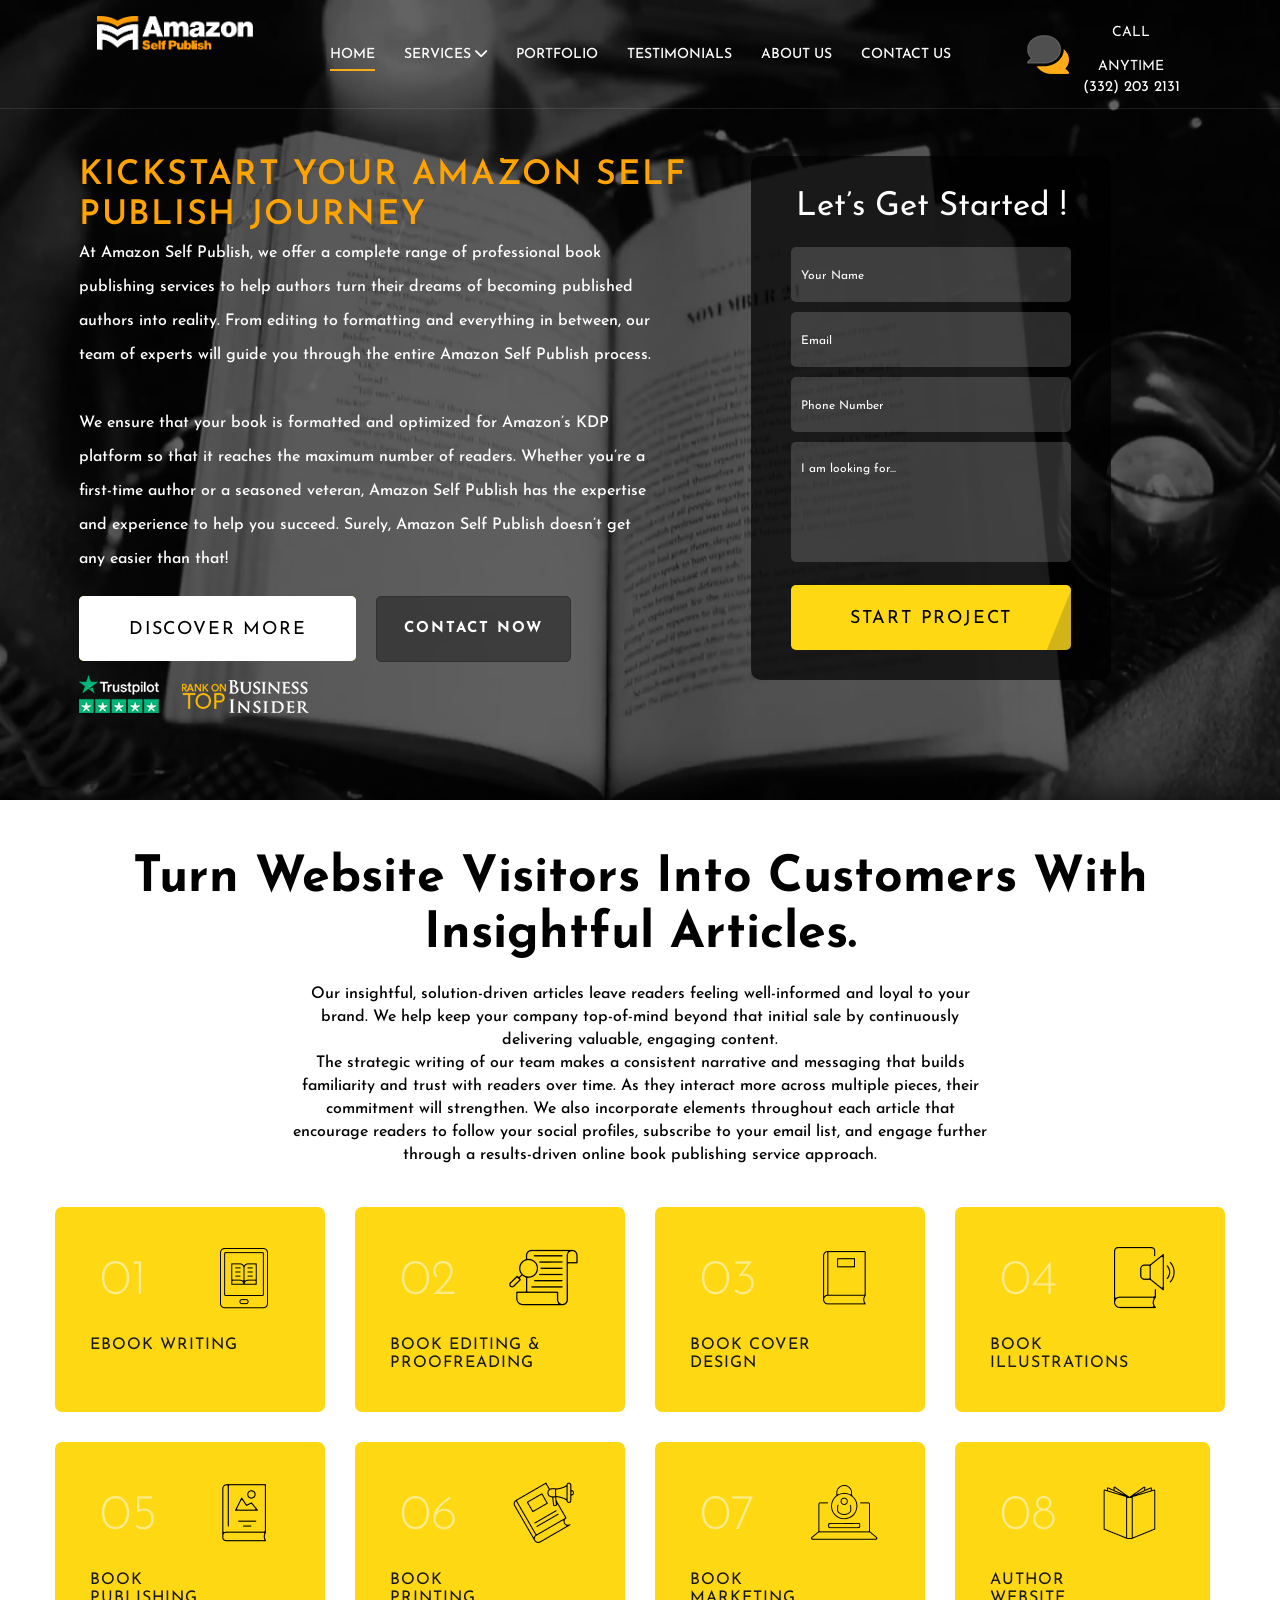
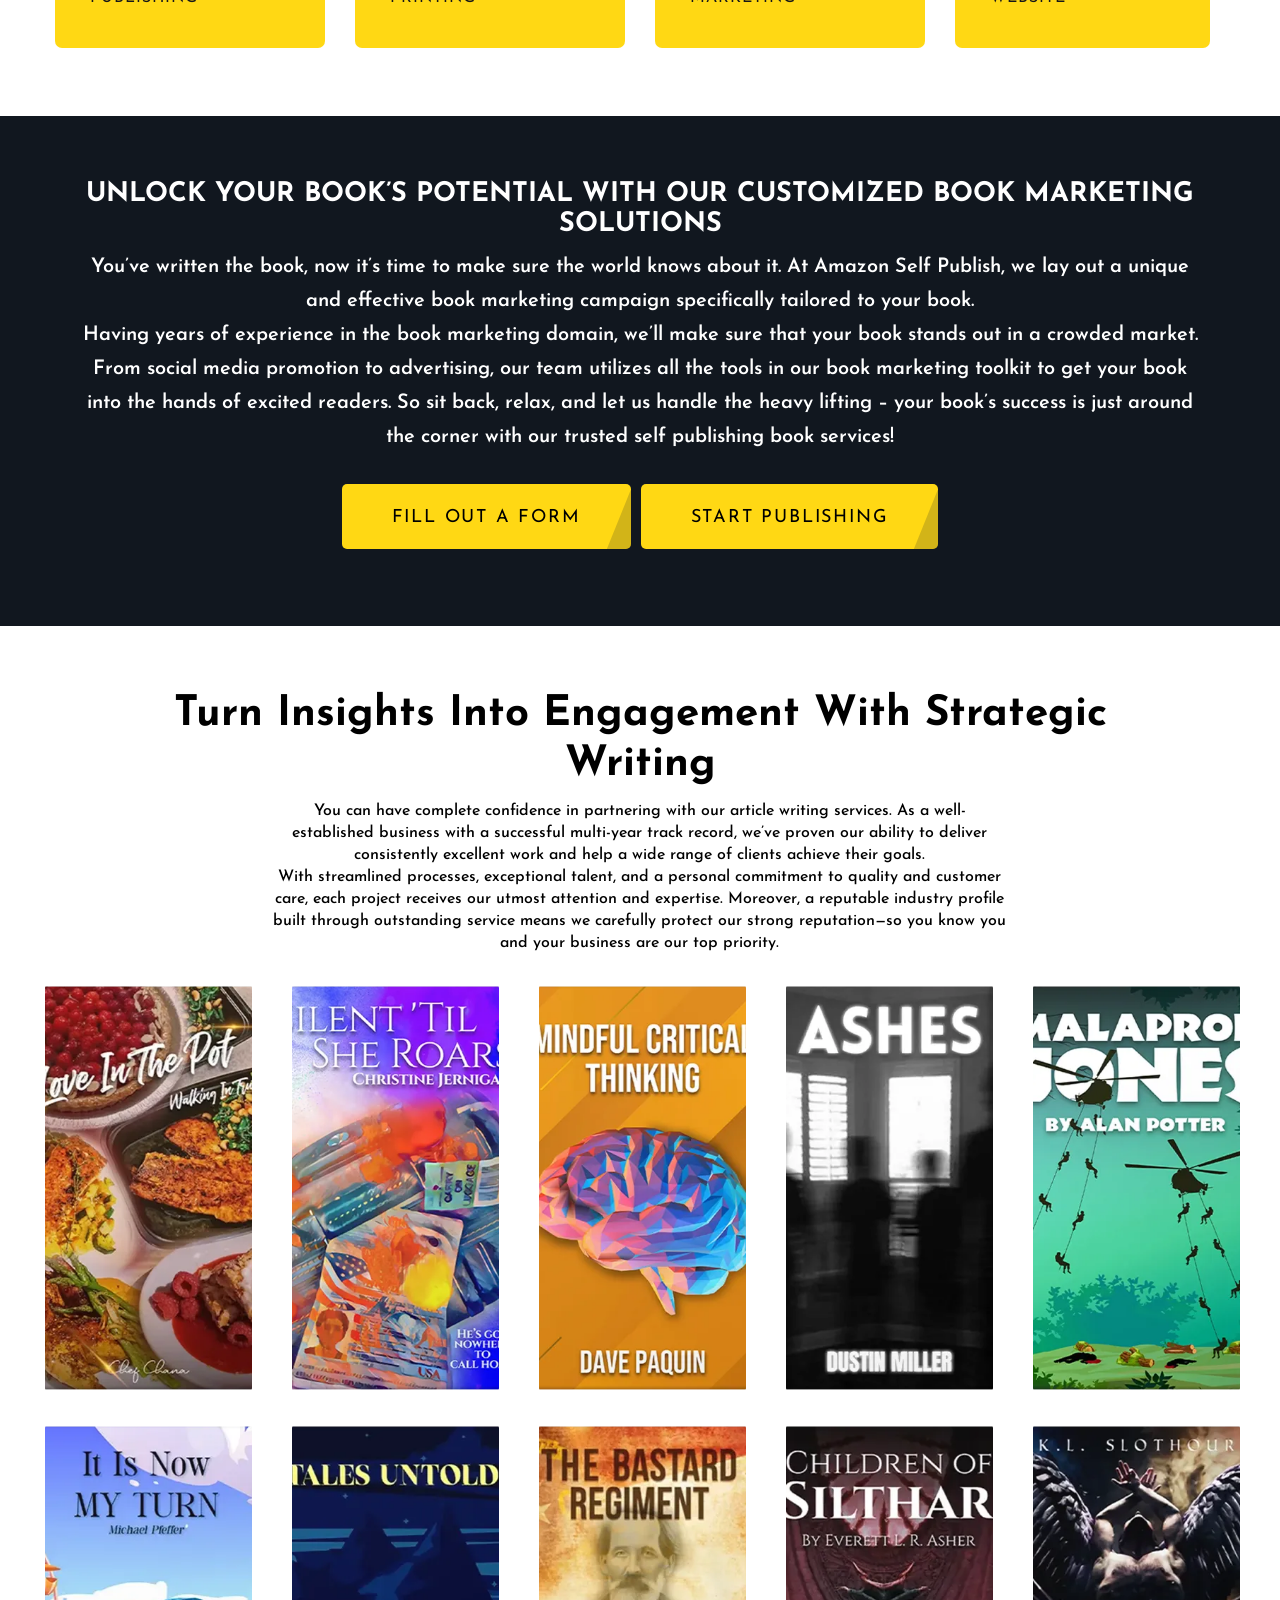
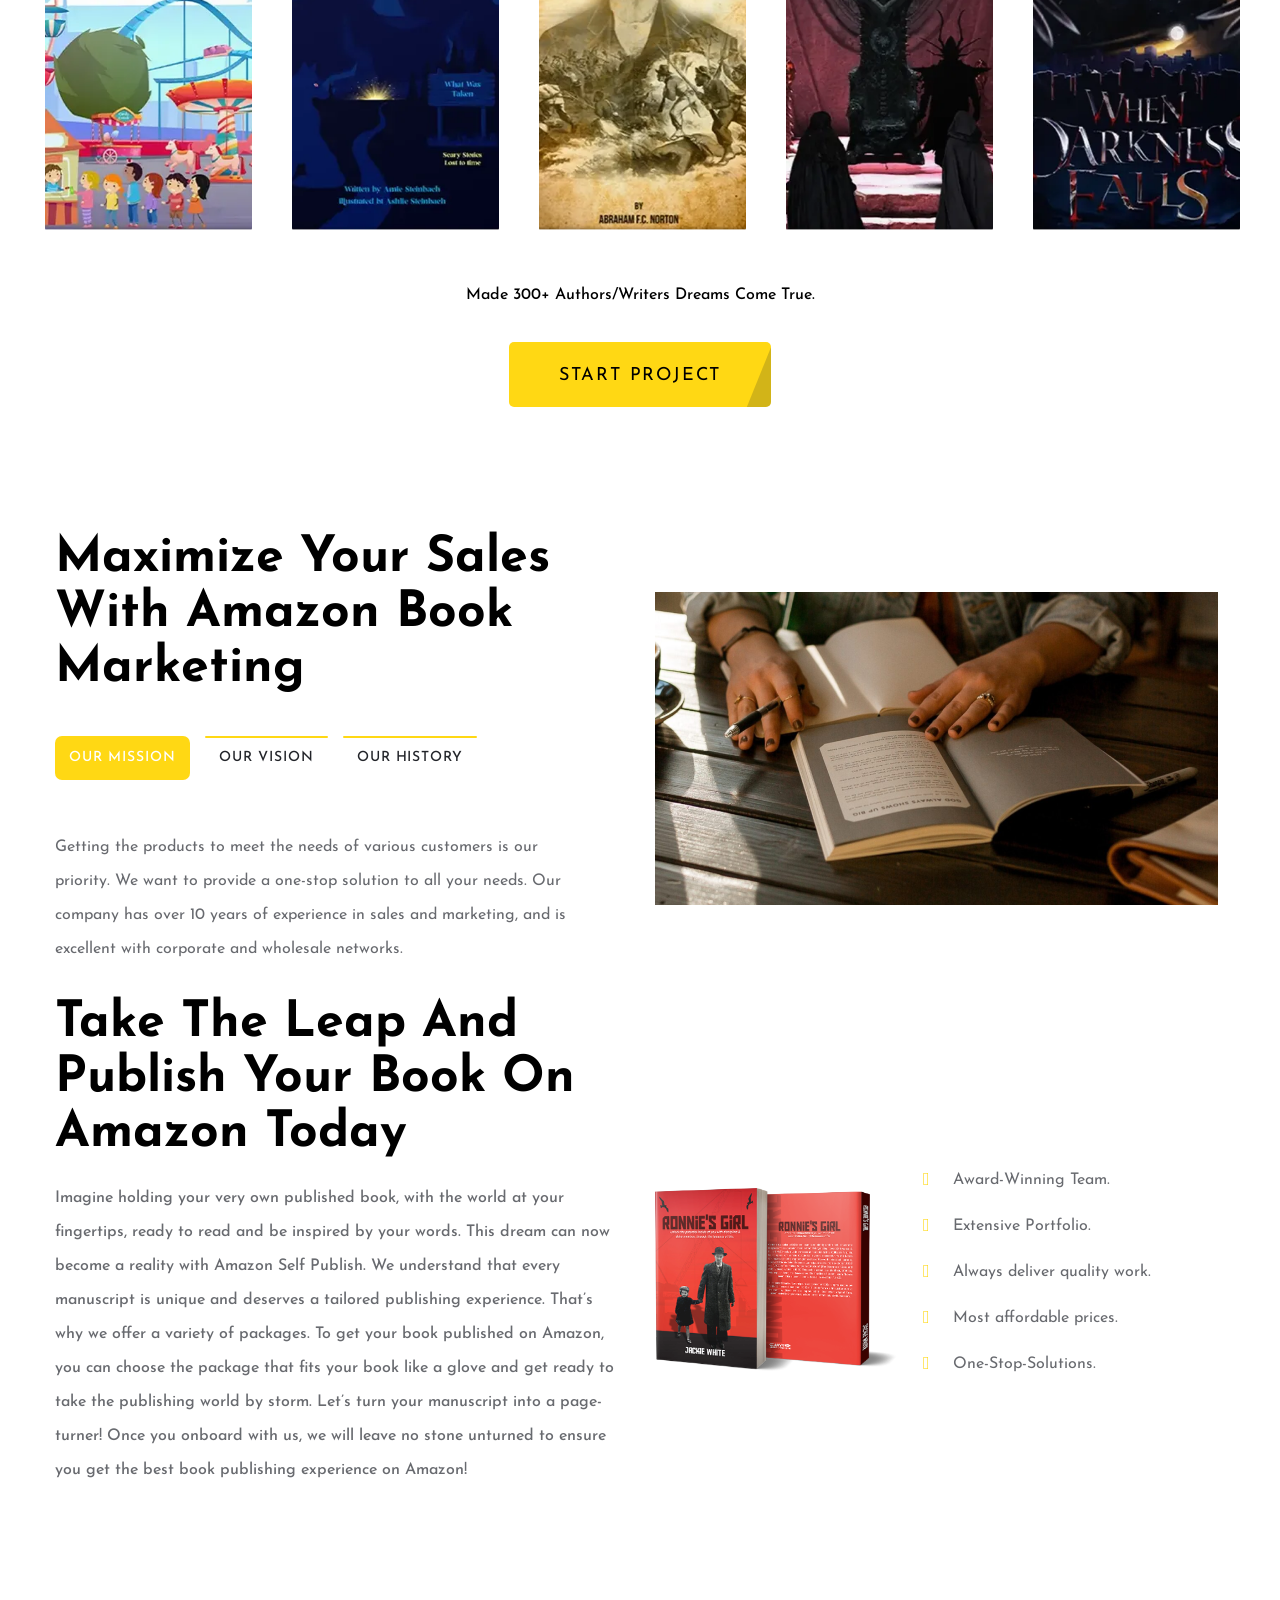
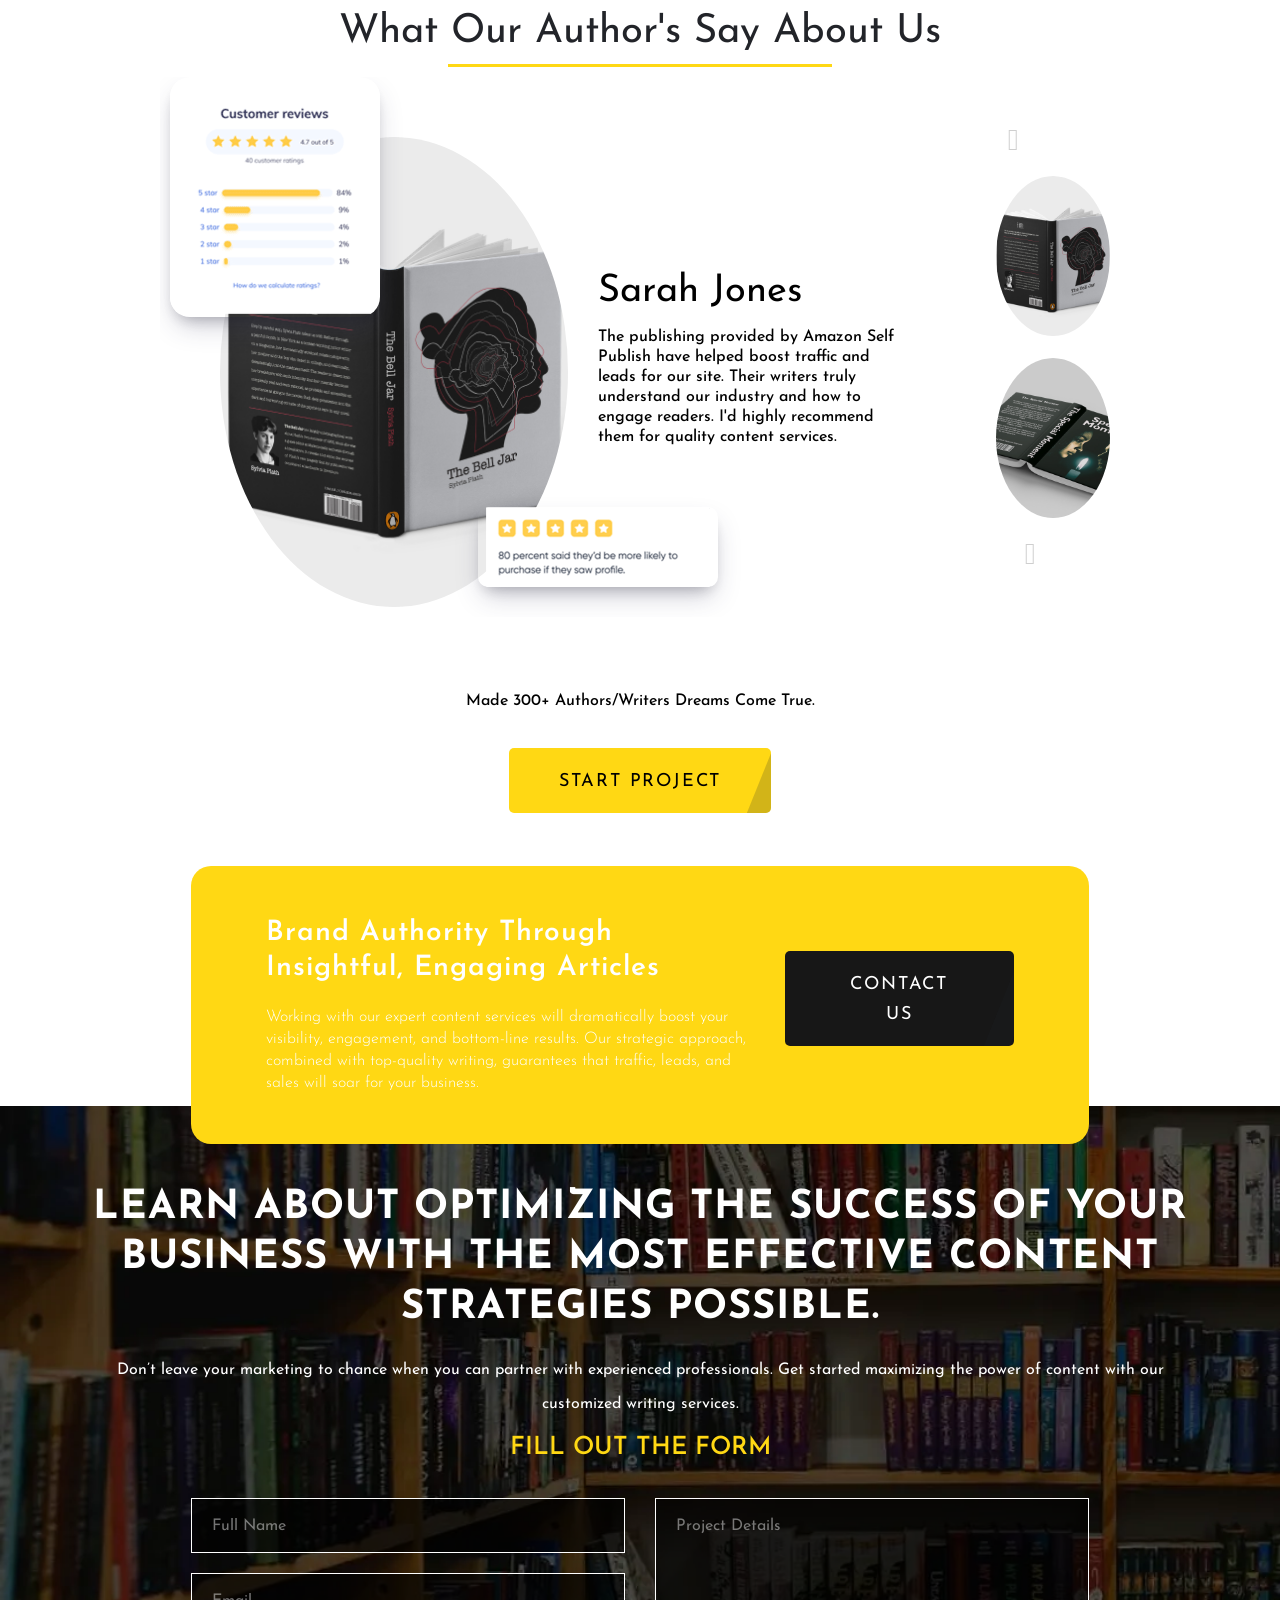
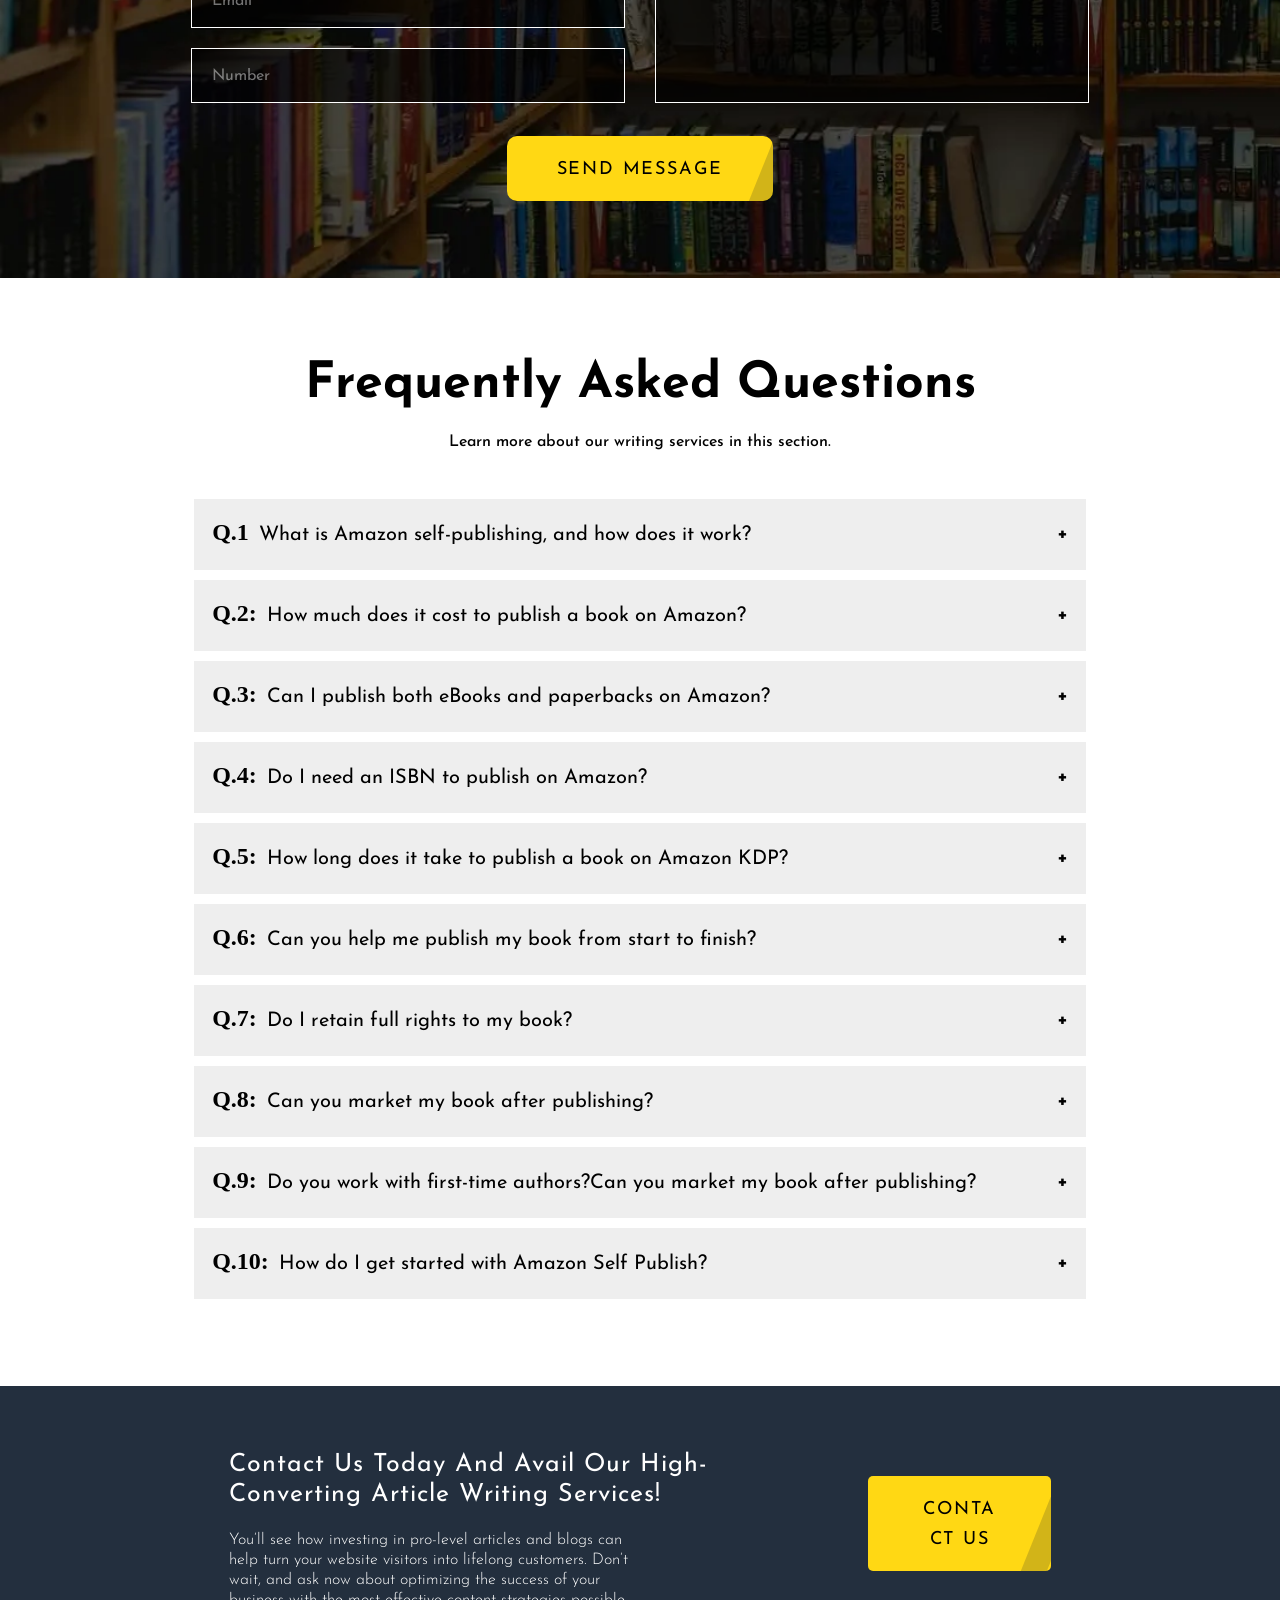
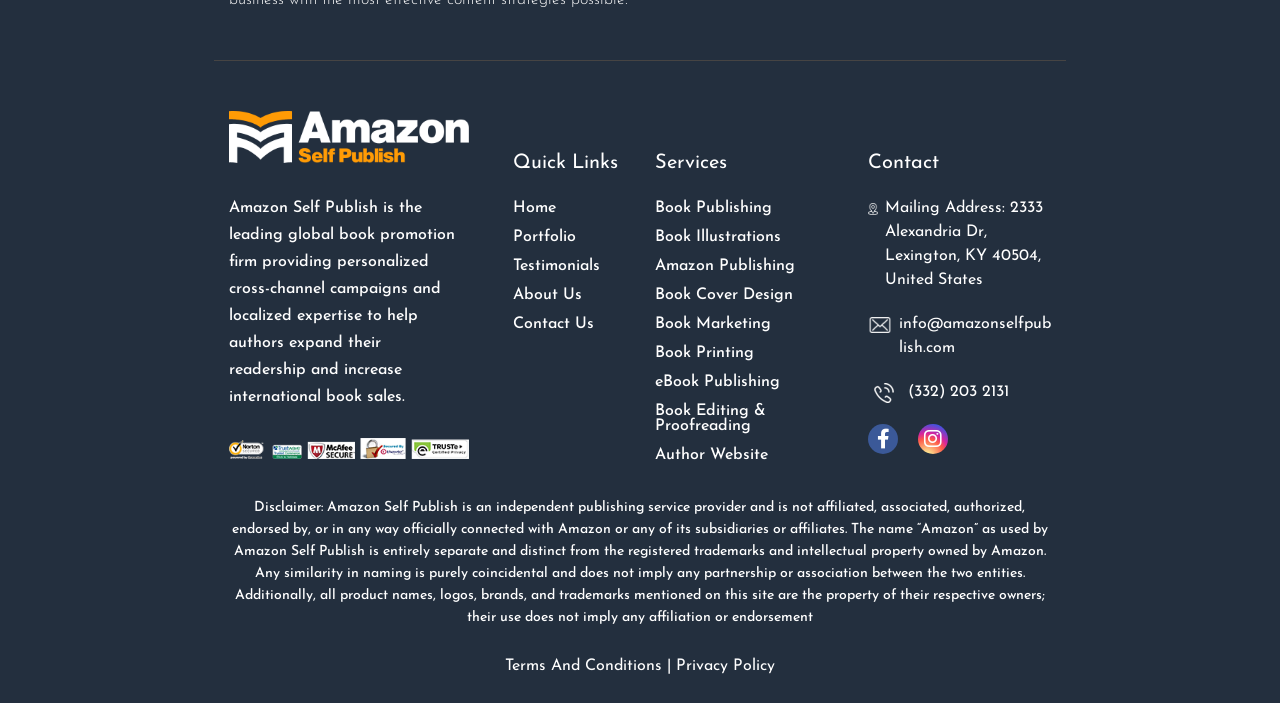
==== commit 8d1a4902: "Add files via upload" ====
--- a/index.html
+++ b/index.html
@@ -27,42 +27,32 @@
                 <div class="row">
                     <div class="col-md-2">
                         <div class="logo_here">
-                            <a href="#">
+                            <a href="index.html">
                                 <img src="images/site-logo.png" alt="Amazon Self Publish">
                             </a>
                         </div>
                     </div>
                     <div class="col-md-7 m-auto">
                         <ul id="menu">
-                            <li><a href="#">Home</a></li>
+                            <li><a href="index.html">Home</a></li>
                             <li><a href="javascript:;">Services <i class="fas fa-chevron-down fa-ani"></i></a>
                                 <ul>
-                                    <li><a href="#">Book Publishing</a></li>
-                                    <li><a href="#">Book Illustrations</a></li>
-                                    <li><a href="#">Amazon Publishing</a></li>
-                                    <li><a href="#">Book Cover Design</a></li>
-                                    <li><a href="#">Book Marketing</a></li>
-                                    <li><a href="#">Book Printing</a></li>
-                                    <li><a href="#">eBook Writing</a></li>
-                                    <li><a href="#">Copywriting</a></li>
-                                    <li><a href="#">eBook Publishing</a></li>
-                                    <li><a href="#">Ghostwriting</a></li>
-                                    <li><a href="#">Audiobook</a></li>
-                                    <li><a href="#">Book Editing & Proofreading</a></li>
-                                    <li><a href="#">SEO Optimized Content</a></li>
-                                    <li><a href="#">Author Website</a></li>
-                                    <li><a href="#">Article Writing</a></li>
-                                    <li><a href="#">Blog Writing</a></li>
-                                    <li><a href="#">Book Formatting</a></li>
-                                    <li><a href="#">Book Promotion</a></li>
-                                    <li><a href="#">Book Video trailer</a></li>
+                                    <li><a href="book-publishing.html">Book Publishing</a></li>
+                                    <li><a href="book-illustrations.html">Book Illustrations</a></li>
+                                    <li><a href="amazon-publishing.html">Amazon Publishing</a></li>
+                                    <li><a href="book-cover-design.html">Book Cover Design</a></li>
+                                    <li><a href="book-marketing.html">Book Marketing</a></li>
+                                    <li><a href="book-printing.html">Book Printing</a></li>
+                                    <li><a href="ebook-publishing.html">eBook Publishing</a></li>
+                                    <li><a href="book-editing-and-proofreading.html">Book Editing & Proofreading</a></li>
+                                    <li><a href="author-website.html">Author Website</a></li>
                                 </ul>
                             </li>
-                            <li><a href="#">Portfolio</a></li>
-                            <li><a href="#">Testimonials</a></li>
-                            <li><a href="#">About Us</a></li>
-                            <li><a href="#">Blog</a></li>
-                            <li><a href="#">contact Us</a></li>
+                            <li><a href="portfolio.html">Portfolio</a></li>
+                            <li><a href="testimonials.html">Testimonials</a></li>
+                            <li><a href="about-us.html">About Us</a></li>
+                            <!-- <li><a href="#">Blog</a></li> -->
+                            <li><a href="contact-us.html">contact Us</a></li>
                         </ul>
                     </div>
                     <div class="col-md-2">
@@ -89,12 +79,12 @@
 
                     <ul class="d-flex">
                         <li>
-                            <a href="#" class="theme-btn btn-style-one" >
-                                <i class="btn-curve"></i> <span class="btn-title">Discover More</span>
+                            <a href="book-marketing.html" class="theme-btn btn-style-one" >
+                                <i class="btn-curve"></i> <span class="btn-title" style="color: black; background: white;">Discover More</span>
                             </a>
                         </li>
-                        <li><a href="#" class="theme_btn2">
-                                <span></span><span></span><span></span><span></span> Call Now</a></li>
+                        <li><a href="contact-us.html" class="theme_btn2">
+                                <span></span><span></span><span></span><span></span> Contact Now</a></li>
                     </ul>
                     <img src="images/banlogo.png" alt="Amazon Self Publish">
                 </div>
@@ -136,49 +126,49 @@
                 <div class="inner-box">
                     <div class="bottom-curve"></div>
                     <div class="icon-box"><span class=""><img src="images/1.png" alt="img"></span></div>
-                    <h6><a href="#">eBOOK WRITING </a></h6>
+                    <h6><a href="ebook-publishing.html">eBOOK WRITING </a></h6>
                 </div>
             </div>
             <div class="service-block col-xl-3 col-lg-6 col-md-6 col-sm-12 wow flipInY" data-wow-delay="300ms" data-wow-duration="1500ms">
                 <div class="inner-box">
                     <div class="bottom-curve"></div>
                     <div class="icon-box"><span class=""><img src="images/2.png" alt="img"></span></div>
-                    <h6><a href="#">BOOK EDITING &<br> PROOFREADING</a></h6>
+                    <h6><a href="book-editing-and-proofreading.html">BOOK EDITING &<br> PROOFREADING</a></h6>
                 </div>
             </div>
             <div class="service-block col-xl-3 col-lg-6 col-md-6 col-sm-12 wow flipInX" data-wow-delay="0ms" data-wow-duration="1500ms">
                 <div class="inner-box">
                     <div class="bottom-curve"></div>
                     <div class="icon-box"><span class=""><img src="images/3.png" alt="img"></span></div>
-                    <h6><a href="#">BOOK COVER<br> DESIGN</a></h6>
+                    <h6><a href="book-cover-design.html">BOOK COVER<br> DESIGN</a></h6>
                 </div>
             </div>
             <div class="service-block col-xl-3 col-lg-6 col-md-6 col-sm-12 wow flipInY" data-wow-delay="300ms" data-wow-duration="1500ms">
                 <div class="inner-box">
                     <div class="bottom-curve"></div>
                     <div class="icon-box"><span class=""><img src="images/4.png" alt="img"></span></div>
-                    <h6><a href="#">BOOK <br>ILLUSTRATIONS</a></h6>
+                    <h6><a href="book-illustrations.html">BOOK <br>ILLUSTRATIONS</a></h6>
                 </div>
             </div>
             <div class="service-block col-xl-3 col-lg-6 col-md-6 col-sm-12 wow flipInX" data-wow-delay="600ms" data-wow-duration="1500ms">
                 <div class="inner-box">
                     <div class="bottom-curve"></div>
                     <div class="icon-box"><span class=""><img src="images/6.png" alt="img"></span></div>
-                    <h6><a href="#">BOOK <br>PUBLISHING</a></h6>
+                    <h6><a href="book-publishing.html">BOOK <br>PUBLISHING</a></h6>
                 </div>
             </div>
             <div class="service-block col-xl-3 col-lg-6 col-md-6 col-sm-12 wow flipInX" data-wow-delay="600ms" data-wow-duration="1500ms">
                 <div class="inner-box">
                     <div class="bottom-curve"></div>
                     <div class="icon-box"><span class=""><img src="images/7.png" alt="img"></span></div>
-                    <h6><a href="#">BOOK <br>PRINTING</a></h6>
+                    <h6><a href="book-printing.html">BOOK <br>PRINTING</a></h6>
                 </div>
             </div>
             <div class="service-block col-xl-3 col-lg-6 col-md-6 col-sm-12 wow flipInX" data-wow-delay="900ms" data-wow-duration="1500ms">
                 <div class="inner-box">
                     <div class="bottom-curve"></div>
                     <div class="icon-box"><span class=""><img src="images/8.png" alt="img"></span></div>
-                    <h6><a href="#">BOOK <br>MARKETING</a></h6>
+                    <h6><a href="book-marketing.html">BOOK <br>MARKETING</a></h6>
                 </div>
             </div>
             <div class="service-block col-xl-3 col-lg-6 col-md-6 col-sm-12 wow flipInY" data-wow-delay="900ms" data-wow-duration="1500ms">
@@ -186,7 +176,7 @@
                     <div class="bottom-curve"></div>
                     <div class="icon-box"><span class=""><img src="images/9.png" alt="img"></span>
                     </div>
-                    <h6><a href="#">AUTHOR <br>WEBSITE</a></h6>
+                    <h6><a href="author-website.html">AUTHOR <br>WEBSITE</a></h6>
                 </div>
             </div>
             <!-- <div class="d-flex justify-content-center">
@@ -212,15 +202,15 @@
                 </span>
                 <ul class="d-flex">
                     <li>
-                        <a class="theme-btn btn-style-one" href="#"> 
+                        <a class="theme-btn btn-style-one" href="contact-us.html"> 
                             <i class="btn-curve"></i> 
                             <span class="btn-title">Fill Out a Form</span> 
                         </a>
                     </li>
                     <li>
-                        <a class="theme-btn btn-style-one" href="#"> 
+                        <a class="theme-btn btn-style-one" href="book-publishing.html"> 
                             <i class="btn-curve"></i> 
-                            <span class="btn-title">Chat Us Now</span> 
+                            <span class="btn-title">Start Publishing</span> 
                         </a>
                     </li>
                 </ul>
@@ -242,70 +232,70 @@
                 <div class="blogslid">
                     <div>
                         <div class="portfo_boxx">
-                            <a href="#" data-fancybox="demo">
+                            <a href="images/1.webp" data-fancybox="demo">
                                 <img src="images/1.webp" alt="img">
                             </a>
                         </div>
                     </div>
                     <div>
                         <div class="portfo_boxx">
-                            <a href="#" data-fancybox="demo">
+                            <a href="images/2.webp" data-fancybox="demo">
                                 <img src="images/2.webp" alt="img">
                             </a>
                         </div>
                     </div>
                     <div>
                         <div class="portfo_boxx">
-                            <a href="#" data-fancybox="demo">
+                            <a href="images/3.webp" data-fancybox="demo">
                                 <img src="images/3.webp" alt="img">
                             </a>
                         </div>
                     </div>
                     <div>
                         <div class="portfo_boxx">
-                            <a href="#" data-fancybox="demo">
+                            <a href="images/4.webp" data-fancybox="demo">
                                 <img src="images/4.webp" alt="img">
                             </a>
                         </div>
                     </div>
                     <div>
                         <div class="portfo_boxx">
-                            <a href="#" data-fancybox="demo">
+                            <a href="images/5.webp" data-fancybox="demo">
                                 <img src="images/5.webp" alt="img">
                             </a>
                         </div>
                     </div>
                     <div>
                         <div class="portfo_boxx">
-                            <a href="#" data-fancybox="demo">
+                            <a href="images/6.webp" data-fancybox="demo">
                                 <img src="images/6.webp" alt="img">
                             </a>
                         </div>
                     </div>
                     <div>
                         <div class="portfo_boxx">
-                            <a href="#" data-fancybox="demo">
+                            <a href="images/7.webp" data-fancybox="demo">
                                 <img src="images/7.webp" alt="img">
                             </a>
                         </div>
                     </div>
                     <div>
                         <div class="portfo_boxx">
-                            <a href="#" data-fancybox="demo">
+                            <a href="images/8.webp" data-fancybox="demo">
                                 <img src="images/8.webp" alt="img">
                             </a>
                         </div>
                     </div>
                     <div>
                         <div class="portfo_boxx">
-                            <a href="#" data-fancybox="demo">
+                            <a href="images/9.webp" data-fancybox="demo">
                                 <img src="images/9.webp" alt="img">
                             </a>
                         </div>
                     </div>
                     <div>
                         <div class="portfo_boxx">
-                            <a href="#" data-fancybox="demo">
+                            <a href="images/10.webp" data-fancybox="demo">
                                 <img src="images/10.webp" alt="img">
                             </a>
                         </div>
@@ -314,90 +304,90 @@
                 <div class="blogslidtwo">
                     <div>
                         <div class="portfo_boxx">
-                            <a href="#" data-fancybox="demo">
+                            <a href="images/11.webp" data-fancybox="demo">
                                 <img src="images/11.webp" alt="img"></a>
                         </div>
                     </div>
                     <div>
                         <div class="portfo_boxx">
-                            <a href="#" data-fancybox="demo">
+                            <a href="images/12.webp" data-fancybox="demo">
                                 <img src="images/12.webp" alt="img"></a>
                         </div>
                     </div>
                     <div>
                         <div class="portfo_boxx">
-                            <a href="#" data-fancybox="demo">
+                            <a href="images/13.webp" data-fancybox="demo">
                                 <img src="images/13.webp" alt="img"></a>
                         </div>
                     </div>
                     <div>
                         <div class="portfo_boxx">
-                            <a href="#" data-fancybox="demo">
+                            <a href="images/14.webp" data-fancybox="demo">
                                 <img src="images/14.webp" alt="img"></a>
                         </div>
                     </div>
                     <div>
                         <div class="portfo_boxx">
-                            <a href="#" data-fancybox="demo">
+                            <a href="images/15.webp" data-fancybox="demo">
                                 <img src="images/15.webp" alt="img"></a>
                         </div>
                     </div>
                     <div>
                         <div class="portfo_boxx">
-                            <a href="#" data-fancybox="demo">
+                            <a href="images/16.webp" data-fancybox="demo">
                                 <img src="images/16.webp" alt="img"></a>
                         </div>
                     </div>
                     <div>
                         <div class="portfo_boxx">
-                            <a href="#" data-fancybox="demo">
+                            <a href="images/17.webp" data-fancybox="demo">
                                 <img src="images/17.webp" alt="img"></a>
                         </div>
                     </div>
                     <div>
                         <div class="portfo_boxx">
-                            <a href="#" data-fancybox="demo">
+                            <a href="images/18.webp" data-fancybox="demo">
                                 <img src="images/18.webp" alt="img"></a>
                         </div>
                     </div>
                     <div>
                         <div class="portfo_boxx">
-                            <a href="#" data-fancybox="demo">
+                            <a href="images/19.webp" data-fancybox="demo">
                                 <img src="images/19.webp" alt="img"></a>
                         </div>
                     </div>
                     <div>
                         <div class="portfo_boxx">
-                            <a href="#" data-fancybox="demo">
+                            <a href="images/20.webp" data-fancybox="demo">
                                 <img src="images/20.webp" alt="img"></a>
                         </div>
                     </div>
                     <div>
                         <div class="portfo_boxx">
-                            <a href="assets/images/port/21.webp" data-fancybox="demo"><img src="images/21.webp" alt="img"></a>
-                        </div>
-                    </div>
-                    <div>
-                        <div class="portfo_boxx">
-                            <a href="#" data-fancybox="demo">
+                            <a href="images/21.webp" data-fancybox="demo"><img src="images/21.webp" alt="img"></a>
+                        </div>
+                    </div>
+                    <div>
+                        <div class="portfo_boxx">
+                            <a href="images/22.webp" data-fancybox="demo">
                                 <img src="images/22.webp" alt="img"></a>
                         </div>
                     </div>
                     <div>
                         <div class="portfo_boxx">
-                            <a href="#" data-fancybox="demo">
+                            <a href="images/23.webp" data-fancybox="demo">
                                 <img src="images/23.webp" alt="img"></a>
                         </div>
                     </div>
                     <div>
                         <div class="portfo_boxx">
-                            <a href="#" data-fancybox="demo">
+                            <a href="images/24.webp" data-fancybox="demo">
                                 <img src="images/24.webp" alt="img"></a>
                         </div>
                     </div>
                     <div>
                         <div class="portfo_boxx">
-                            <a href="#" data-fancybox="demo">
+                            <a href="images/25.webp" data-fancybox="demo">
                                 <img src="images/25.webp" alt="img"></a>
                         </div>
                     </div>
@@ -406,7 +396,7 @@
                     <div class="col-md-12">
                         <div class="port_btm_textt">
                             <p>Made 300+ Authors/Writers Dreams Come True.</p>
-                            <a href="#" class="theme-btn btn-style-one"> <i class="btn-curve"></i> <span class="btn-title">sTART project</span></a>
+                            <a href="contact-us.html" class="theme-btn btn-style-one"> <i class="btn-curve"></i> <span class="btn-title">sTART project</span></a>
                         </div>
                     </div>
                 </div>
@@ -637,7 +627,7 @@
             <div class="col-md-12">
                 <div class="testti_btmm">
                     <p>Made 300+ Authors/Writers Dreams Come True.</p>
-                    <a href="#" class="theme-btn btn-style-one"> <i class="btn-curve"></i> <span class="btn-title">START project</span></a>
+                    <a href="contact-us.html" class="theme-btn btn-style-one"> <i class="btn-curve"></i> <span class="btn-title">START project</span></a>
                 </div>
             </div>
         </div>
@@ -654,8 +644,8 @@
                             <p>Working with our expert content services will dramatically boost your visibility, engagement, and bottom-line results. Our strategic approach, combined with top-quality writing, guarantees that traffic, leads, and sales will soar for your business.</p>
                         </li>
                         <li class="col-md-4">
-                            <a class="theme-btn btn-style-one" href="#"> <i class="btn-curve"></i>
-                                <span class="btn-title">Contact Us</span> </a>
+                            <a class="theme-btn btn-style-one" href="contact-us.html"> <i class="btn-curve"></i>
+                                <span class="btn-title" style="color: white;">Contact Us</span> </a>
                         </li>
                     </ul>
                 </div>
@@ -787,7 +777,7 @@
                             <p>You’ll see how investing in pro-level articles and blogs can help turn your website visitors into lifelong customers. Don’t wait, and ask now about optimizing the success of your business with the most effective content strategies possible.</p>
                         </li>
                         <li class="col-md-3">
-                            <a href="#" class="theme-btn btn-style-one"> <i class="btn-curve"></i>
+                            <a href="contact-us.html" class="theme-btn btn-style-one"> <i class="btn-curve"></i>
                                 <span class="btn-title">Contact Us </span>
                             </a>
                         </li>
@@ -807,27 +797,27 @@
                 <div class="footer_links">
                     <h5>Quick Links</h5>
                     <ul>
-                        <li><a href="#">Home</a></li>
-                        <li><a href="#">Portfolio</a></li>
-                        <li><a href="#">Testimonials</a></li>
-                        <li><a href="#">About Us</a></li>
-                        <li><a href="#">Contact Us</a></li>
+                        <li><a href="index.html">Home</a></li>
+                        <li><a href="portfolio.html">Portfolio</a></li>
+                        <li><a href="testimonials.html">Testimonials</a></li>
+                        <li><a href="about-us.html">About Us</a></li>
+                        <li><a href="contact-us.html">Contact Us</a></li>
                     </ul>
                 </div>
             </div>
             <div class="col-md-3">
                 <div class="footer_links">
                     <h5>Services</h5>
-                    <ul>
-                        <li><a href="#">eBook Publishing </a></li>
-                        <li><a href="#">Book Editing & Proofreading</a></li>
-                        <li><a href="#">Book Cover Design</a></li>
-                        <li><a href="#">Book Illustrations</a></li>
-                        <li><a href="#">Book Publishing</a></li>
-                        <li><a href="#">Book Printing</a></li>
-                        <li><a href="#">Book Marketing</a></li>
-                        <li><a href="#">Author Website</a></li>
-                        <li><a href="#">Amazon Publishing</a></li>
+<ul>
+                        <li><a href="book-publishing.html">Book Publishing</a></li>
+                        <li><a href="book-illustrations.html">Book Illustrations</a></li>
+                        <li><a href="amazon-publishing.html">Amazon Publishing</a></li>
+                        <li><a href="book-cover-design.html">Book Cover Design</a></li>
+                        <li><a href="book-marketing.html">Book Marketing</a></li>
+                        <li><a href="book-printing.html">Book Printing</a></li>
+                        <li><a href="ebook-publishing.html">eBook Publishing</a></li>
+                        <li><a href="book-editing-and-proofreading.html">Book Editing & Proofreading</a></li>
+                        <li><a href="author-website.html">Author Website</a></li>
                     </ul>
                 </div>
             </div>
--- a/css/style.css
+++ b/css/style.css
@@ -230,9 +230,12 @@
 .btn-style-one .btn-title {
   position: relative;
   z-index: 1;
-  color: #fff;
-}
-
+  color: black;
+}
+
+.btn-style-one:hover .btn-title{
+  color: white;
+}
 
 .btn-style-one:hover {
   background: #ffd814;
@@ -683,8 +686,24 @@
 }
 
 .cta_secc {
-  padding: 5% 0;
-  background: #232f3e;
+    position: relative;
+    padding: 5% 0;
+    background: #232f3e;
+    overflow: hidden;
+    z-index: 1;
+}
+
+.cta_secc::before {
+    content: "";
+    position: absolute;
+    inset: 0;
+    background: rgba(0, 0, 0, 0.5); /* Adjust opacity (0.0 - 1.0) */
+    z-index: -1;
+}
+
+.cta_secc > * {
+    position: relative;
+    z-index: 2;
 }
 
 .cta_secc h2 {
@@ -2761,4 +2780,536 @@
   color: #fff;
   margin: 20px 0px 0px 0px;
   line-height: 22px;
+}
+
+
+
+.feature-section{
+    padding:90px 0;
+    background:#fff;
+    overflow:hidden;
+}
+
+.container{
+    width:90%;
+    max-width:1200px;
+    margin:auto;
+}
+
+.feature-content{
+    display:flex;
+    align-items:center;
+    justify-content:space-between;
+    gap:60px;
+}
+
+.feature-text{
+    flex:1;
+}
+
+.subtitle{
+    display:inline-block;
+    color:#f4a825;
+    font-size:15px;
+    font-weight:600;
+    text-transform:uppercase;
+    letter-spacing:1px;
+    margin-bottom:15px;
+}
+
+.feature-text h2{
+    font-size:48px;
+    line-height:1.2;
+    color:#111;
+    margin-bottom:20px;
+    font-weight:700;
+}
+
+.feature-text p{
+    font-size:17px;
+    line-height:1.8;
+    color:#666;
+    margin-bottom:30px;
+}
+
+.feature-list{
+    list-style:none;
+    margin-bottom:35px;
+}
+
+.feature-list li{
+    position:relative;
+    padding-left:30px;
+    margin-bottom:15px;
+    color:#333;
+    font-size:16px;
+}
+
+.feature-list li::before{
+    content:"✔";
+    position:absolute;
+    left:0;
+    top:0;
+    color:#f4a825;
+    font-weight:bold;
+}
+
+.feature-btn{
+    display:inline-block;
+    padding:14px 32px;
+    background:#f4a825;
+    color:#fff;
+    text-decoration:none;
+    border-radius:50px;
+    font-weight:600;
+    transition:.3s;
+}
+
+.feature-btn:hover{
+    background:#111;
+}
+
+.feature-image{
+    flex:1;
+    text-align:right;
+}
+
+.feature-image img{
+    max-width:100%;
+    height:auto;
+    display:block;
+    margin-left:auto;
+}
+
+@media(max-width:992px){
+    .feature-content{
+        flex-direction:column-reverse;
+        text-align:center;
+    }
+
+    .feature-image{
+        text-align:center;
+    }
+
+    .feature-image img{
+        margin:auto;
+        max-width:500px;
+    }
+
+    .feature-list li{
+        text-align:left;
+        display:inline-block;
+    }
+
+    .feature-text h2{
+        font-size:38px;
+    }
+}
+
+@media(max-width:576px){
+    .feature-text h2{
+        font-size:30px;
+    }
+
+    .feature-text p{
+        font-size:16px;
+    }
+}
+
+
+
+
+.about-page-section {
+    padding: 60px 0 0;
+    background: #fff;
+}
+
+.about-page-container {
+    width: 90%;
+    max-width: 1200px;
+    margin: auto;
+}
+
+.about-page-wrapper {
+    display: flex;
+    align-items: center;
+    gap: 60px;
+    margin-bottom: 70px;
+    flex-wrap: wrap;
+}
+
+.about-page-image {
+    flex: 1;
+}
+
+.about-page-image img {
+    width: 100%;
+    display: block;
+    border-radius: 12px;
+    object-fit: cover;
+    box-shadow: 0 15px 40px rgba(0,0,0,.12);
+}
+
+.about-page-content {
+    flex: 1;
+}
+
+.about-page-content-box {
+    margin-bottom: 45px;
+}
+
+.about-page-content-box:last-child {
+    margin-bottom: 0;
+}
+
+.about-page-content-box h2 {
+    font-size: 36px;
+    color: #111;
+    margin-bottom: 15px;
+    font-weight: 700;
+}
+
+.about-page-content-box p {
+    font-size: 16px;
+    color: #666;
+    line-height: 1.9;
+}
+
+.about-page-heading {
+    text-align: center;
+    max-width: 900px;
+    margin: auto auto 70px;
+}
+
+.about-page-heading h2 {
+    font-size: 42px;
+    color: #111;
+    font-weight: 700;
+}
+
+.about-page-heading p {
+    color: #666;
+    font-size: 16px;
+    line-height: 1.9;
+}
+
+.about-page-features {
+    display: grid;
+    grid-template-columns: repeat(5,1fr);
+    gap: 25px;
+}
+
+.about-page-feature-box {
+    text-align: center;
+    padding: 35px 20px;
+    height: fit-content;
+    border-radius: 12px;
+    transition: .3s;
+}
+
+.about-page-feature-box h3 {
+    font-size: 20px;
+    margin-bottom: 15px;
+    color: #111;
+    font-weight: 700;
+}
+
+.about-page-feature-box p {
+    color: #666;
+    line-height: 1.8;
+    font-size: 15px;
+}
+
+@media (max-width: 991px) {
+
+    .about-page-wrapper {
+        flex-direction: column;
+    }
+
+    .about-page-features {
+        grid-template-columns: repeat(2,1fr);
+    }
+
+    .about-page-content-box h2,
+    .about-page-heading h2 {
+        font-size: 32px;
+    }
+}
+
+@media (max-width: 576px) {
+
+    .about-page-features {
+        grid-template-columns: 1fr;
+        gap: 10px;
+    }
+.about-page-feature-box{
+  padding: 5px !important;
+}
+    .about-page-content-box h2,
+    .about-page-heading h2 {
+        font-size: 28px;
+    }
+
+    .about-page-section {
+        padding: 60px 0;
+    }
+}
+
+
+.contact-us-book-process-section{
+    padding:60px 0;
+    background:#fff;
+}
+
+.contact-us-book-process-heading{
+    max-width:1000px;
+    margin:0 auto 70px;
+    text-align:center;
+}
+
+.contact-us-book-process-heading h2{
+    font-size:48px;
+    line-height:1.2;
+    color:#111;
+    font-weight:700;
+    margin-bottom:20px;
+}
+
+.contact-us-book-process-heading p{
+    font-size:17px;
+    line-height:1.9;
+    color:#666;
+    max-width:900px;
+    margin:auto;
+}
+
+.contact-us-book-process-wrapper{
+    display:flex;
+    align-items:center;
+    justify-content:space-between;
+    gap:60px;
+    flex-wrap:wrap;
+}
+
+.contact-us-book-process-content{
+    flex:1;
+    min-width:320px;
+}
+
+.contact-us-book-process-list{
+    margin:0;
+    padding:0;
+    list-style:none;
+}
+
+.contact-us-book-process-list li{
+    display:flex;
+    align-items:flex-start;
+    gap:15px;
+    font-size:18px;
+    color:#222;
+    margin-bottom:28px;
+    line-height:1.7;
+}
+
+.contact-us-book-process-line{
+    width:12px;
+    height:3px;
+    background:#ffd814;
+    margin-top:13px;
+    flex-shrink:0;
+}
+
+.contact-us-book-process-image{
+    flex:0 0 380px;
+    text-align:center;
+}
+
+.contact-us-book-process-image img{
+    max-width:100%;
+    height:auto;
+    transition:.4s;
+}
+
+.contact-us-book-process-image img:hover{
+    transform:translateY(-10px);
+}
+
+@media(max-width:991px){
+
+.contact-us-book-process-wrapper{
+    flex-direction:column-reverse;
+    text-align:center;
+}
+
+.contact-us-book-process-list li{
+    justify-content:flex-start;
+    text-align:left;
+}
+
+.contact-us-book-process-heading h2{
+    font-size:38px;
+}
+
+}
+
+@media(max-width:767px){
+
+
+.contact-us-book-process-heading{
+    margin-bottom:50px;
+}
+
+.contact-us-book-process-heading h2{
+    font-size:30px;
+}
+
+.contact-us-book-process-heading p{
+    font-size:16px;
+}
+
+.contact-us-book-process-list li{
+    font-size:16px;
+    margin-bottom:20px;
+}
+
+.contact-us-book-process-image{
+    flex:0 0 auto;
+}
+}
+
+
+.contact-us-contact-section{
+    background:#222429;
+    padding:60px 0;
+    position:relative;
+    overflow:hidden;
+    margin-bottom: 60px;
+}
+
+.contact-us-contact-section::before{
+    content:"";
+    position:absolute;
+    width:650px;
+    height:650px;
+    border-radius:50%;
+    background:rgba(255,255,255,.03);
+    left:-220px;
+    top:-120px;
+}
+
+.contact-us-contact-wrapper{
+    display:flex;
+    align-items:center;
+    justify-content:space-between;
+    gap:70px;
+    position:relative;
+    z-index:2;
+    flex-wrap:wrap;
+}
+
+.contact-us-contact-form{
+    flex:1;
+    min-width:350px;
+}
+
+.contact-us-contact-form h2{
+    color:#fff;
+    font-size:30px;
+    font-weight:700;
+    margin-bottom:35px;
+    text-transform:uppercase;
+    letter-spacing:1px;
+}
+
+.contact-us-contact-form form{
+    display:flex;
+    flex-direction:column;
+    gap:18px;
+}
+
+.contact-us-contact-form input,
+.contact-us-contact-form textarea{
+    width:100%;
+    background:rgba(255,255,255,.08);
+    border:1px solid rgba(255,255,255,.2);
+    color:#fff;
+    padding:10px 20px;
+    font-size:16px;
+    outline:none;
+    transition:.3s;
+}
+
+.contact-us-contact-form input::placeholder,
+.contact-us-contact-form textarea::placeholder{
+    color:#bdbdbd;
+}
+
+.contact-us-contact-form input:focus,
+.contact-us-contact-form textarea:focus{
+    border-color:#ffd814;
+    background:rgba(255,255,255,.12);
+}
+
+.contact-us-contact-form textarea{
+    resize:none;
+    min-height:130px;
+}
+
+.contact-us-contact-form button{
+    width:240px;
+    border:none;
+    background:#ffd814;
+    color:#000;
+    padding:18px;
+    font-size:17px;
+    font-weight:600;
+    text-transform:uppercase;
+    cursor:pointer;
+    transition:.3s;
+}
+
+.contact-us-contact-map{
+    flex:1;
+    min-width:350px;
+}
+
+.contact-us-contact-map iframe{
+    width:100%;
+    height:500px;
+    border:5px solid rgba(255,255,255,.08);
+}
+
+@media(max-width:991px){
+
+.contact-us-contact-wrapper{
+    flex-direction:column;
+}
+
+.contact-us-contact-form h2{
+    font-size:34px;
+}
+
+.contact-us-contact-form button{
+    width:100%;
+}
+
+}
+
+@media(max-width:576px){
+
+
+.contact-us-contact-form,
+.contact-us-contact-map{
+    min-width:100%;
+}
+
+.contact-us-contact-form h2{
+    font-size:28px;
+}
+
+.contact-us-contact-map iframe{
+    height:350px;
+}
+
 }
--- a/css/responsive.css
+++ b/css/responsive.css
@@ -152,8 +152,8 @@
         top: 15%;
     }
     .banner_textt h1 {
-        font-size: 15px;
-        line-height: 20px;
+        font-size: 35px;
+        line-height: normal;
     }
     .banner_textt h2 {
         font-size: 25px;
@@ -373,10 +373,11 @@
         width: 100%;
     }
     button.accordion {
-        padding: 10px;
+        padding: 10px 5px 30px;
         font-size: 15px;
         display: flex;
-        line-height: 17px;
+        justify-content: center;
+        line-height: normal;
     }
     button.accordion h6 {
         font-size: 10px;
@@ -709,8 +710,9 @@
         top: 15%;
     }
     .banner_textt h1 {
-        font-size: 15px;
-        line-height: 20px;
+        font-size: 35px;
+        line-height: normal;
+        margin-bottom: 10px;
     }
     .banner_textt h2 {
         font-size: 25px;
@@ -940,10 +942,11 @@
         width: 100%;
     }
     button.accordion {
-        padding: 10px;
+        padding: 10px 5px 30px;
         font-size: 15px;
         display: flex;
-        line-height: 17px;
+        justify-content: center;
+        line-height: normal;
     }
     button.accordion h6 {
         font-size: 10px;
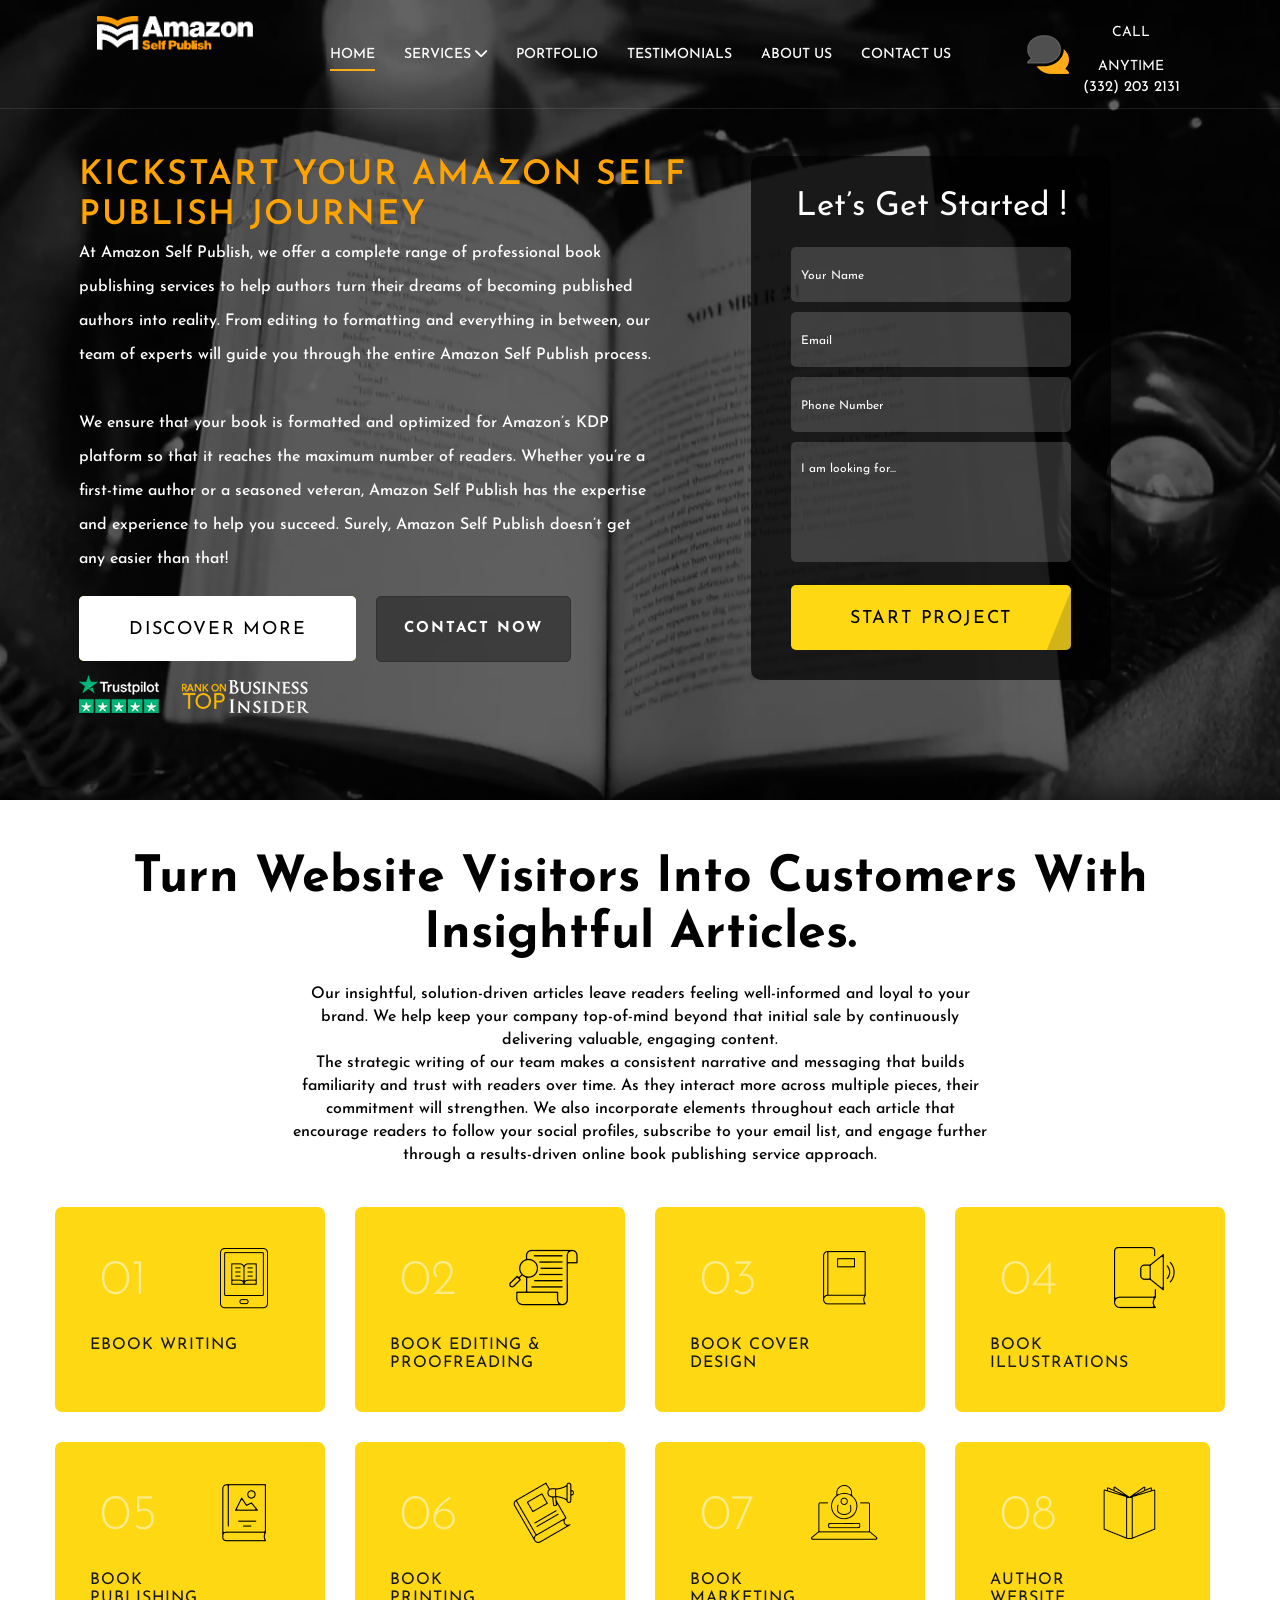
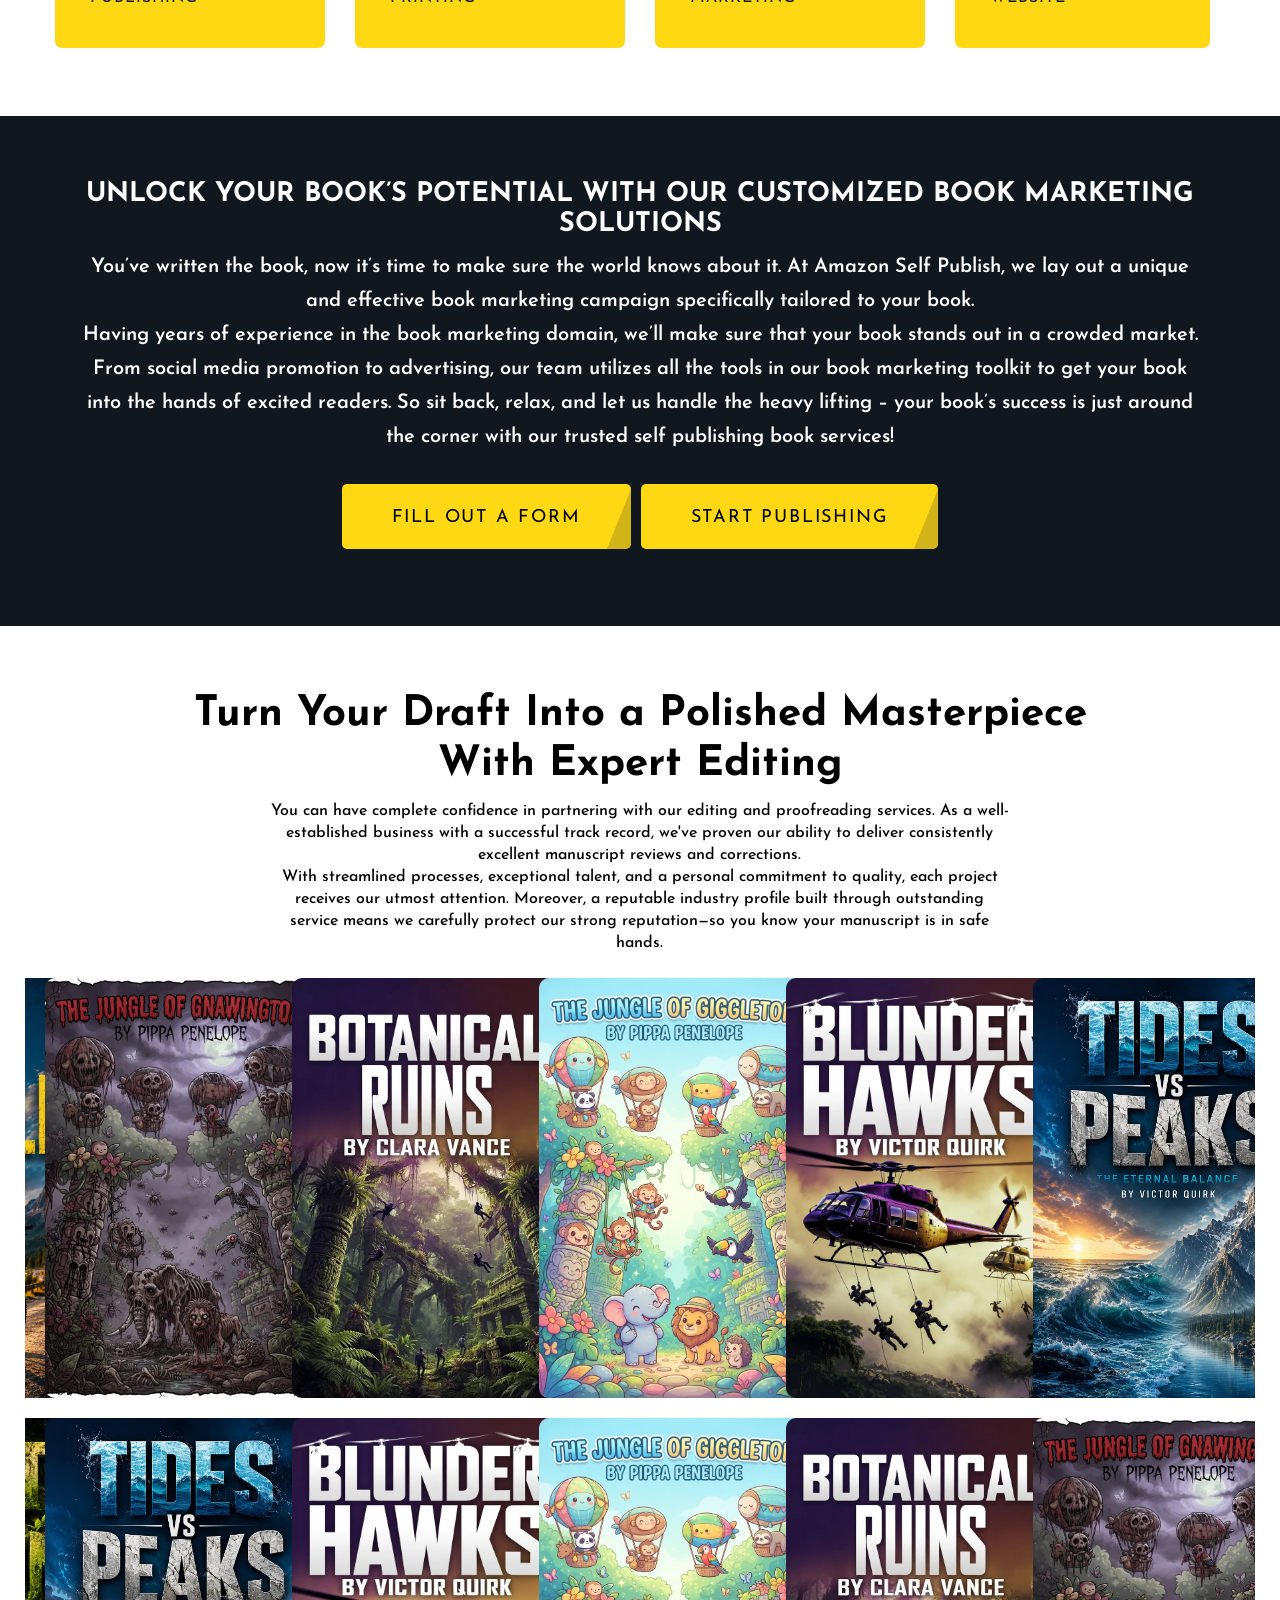
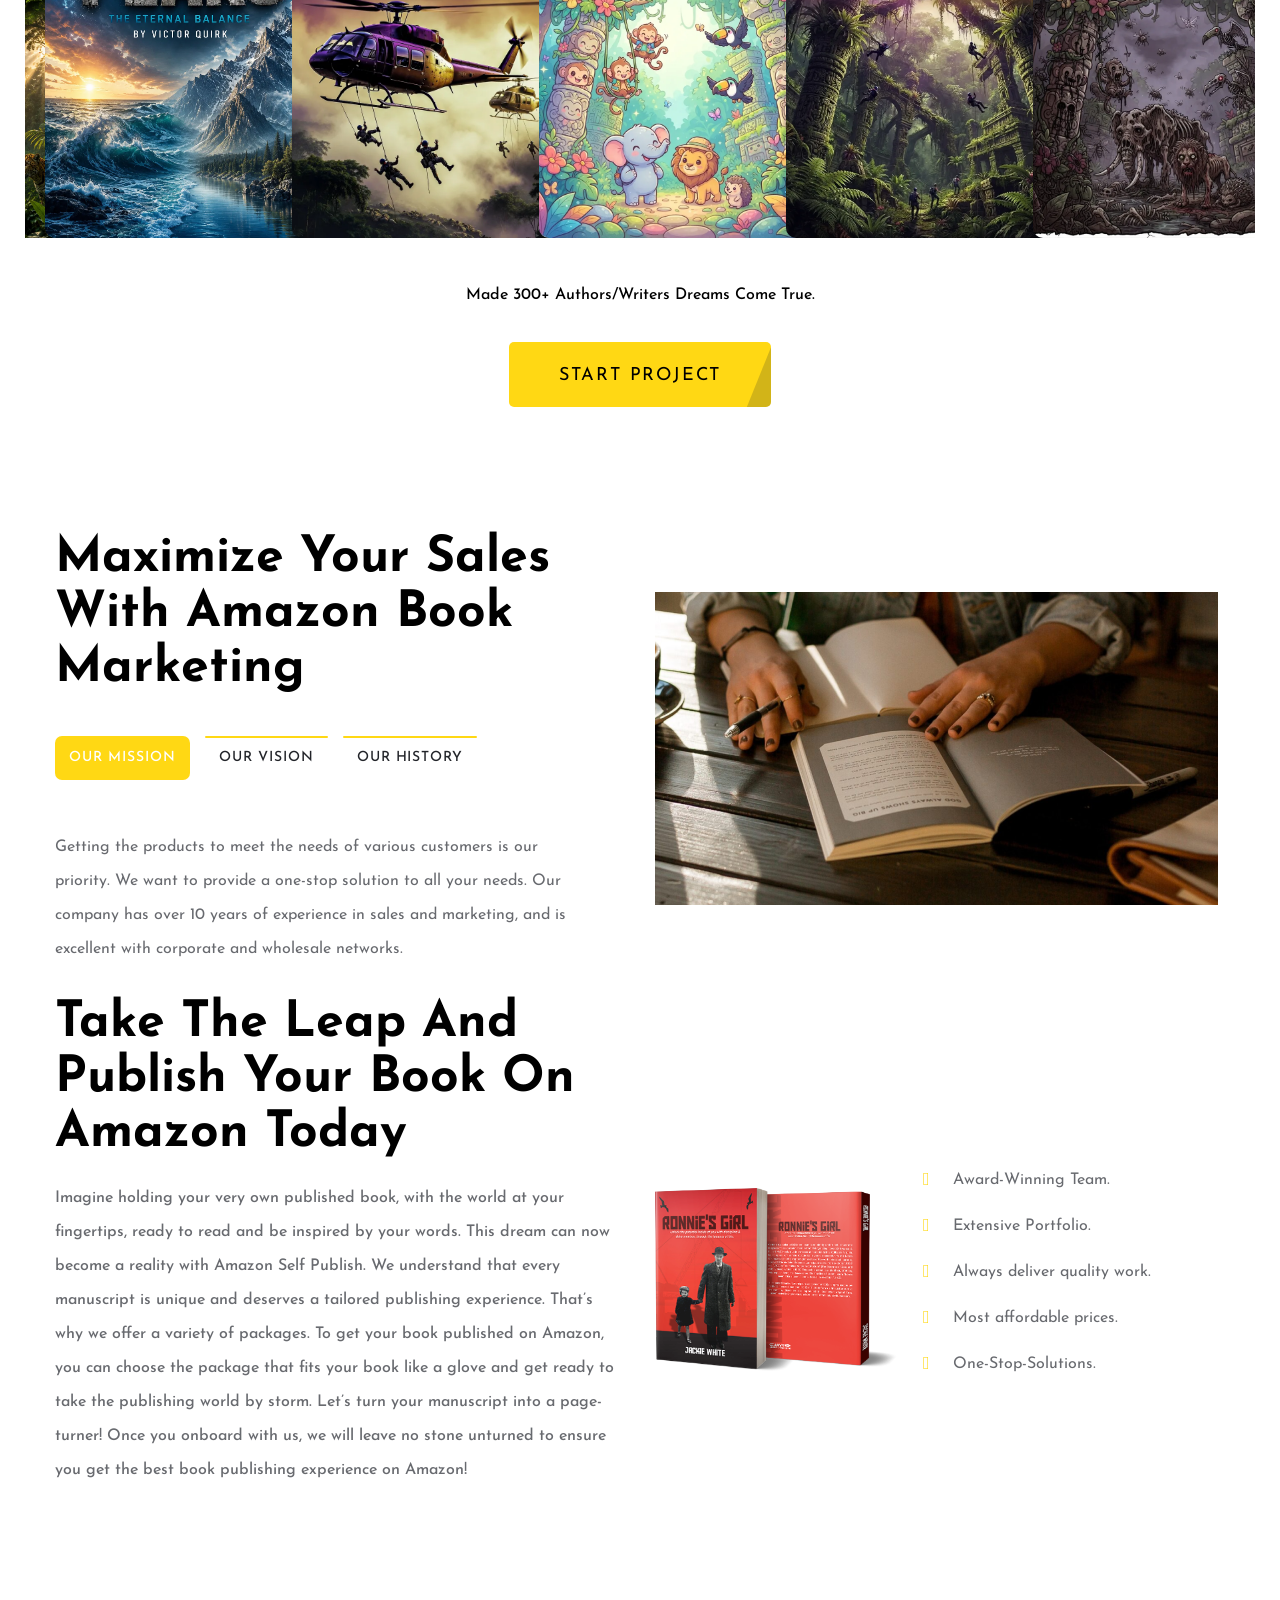
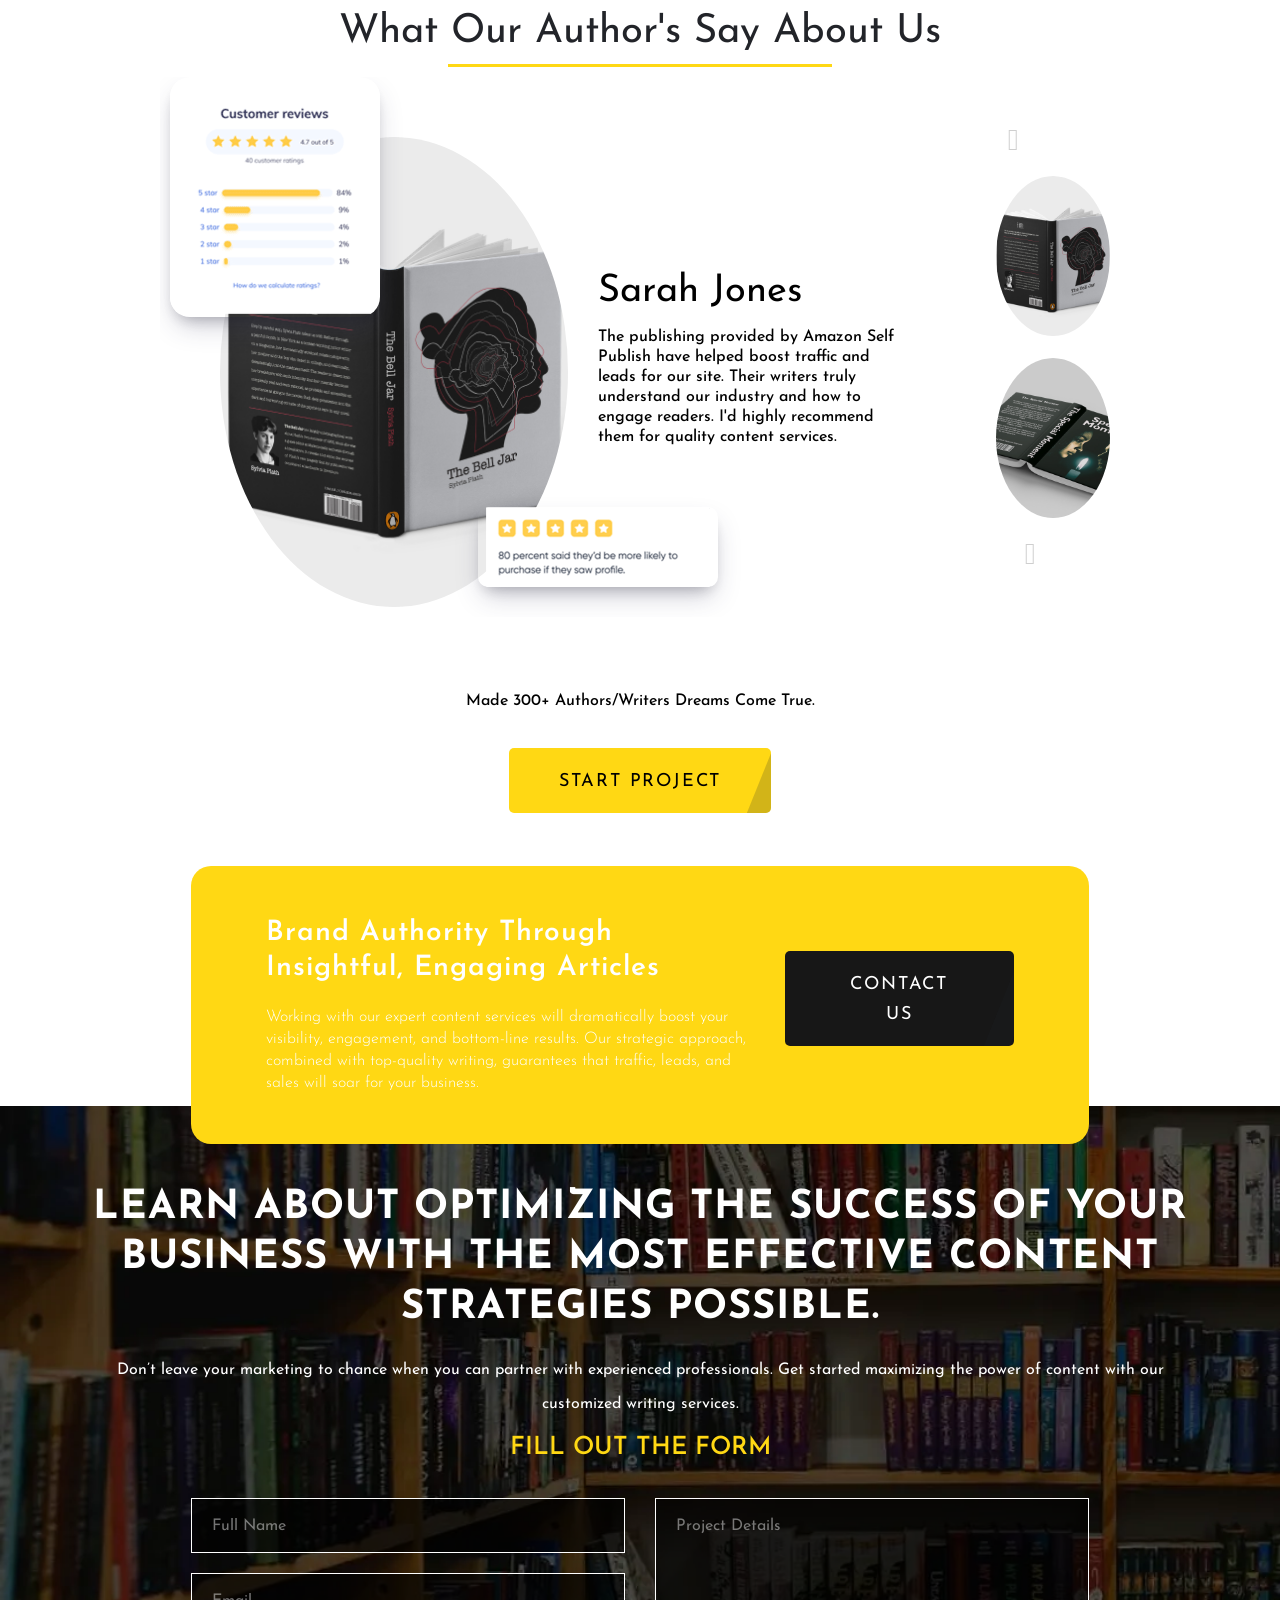
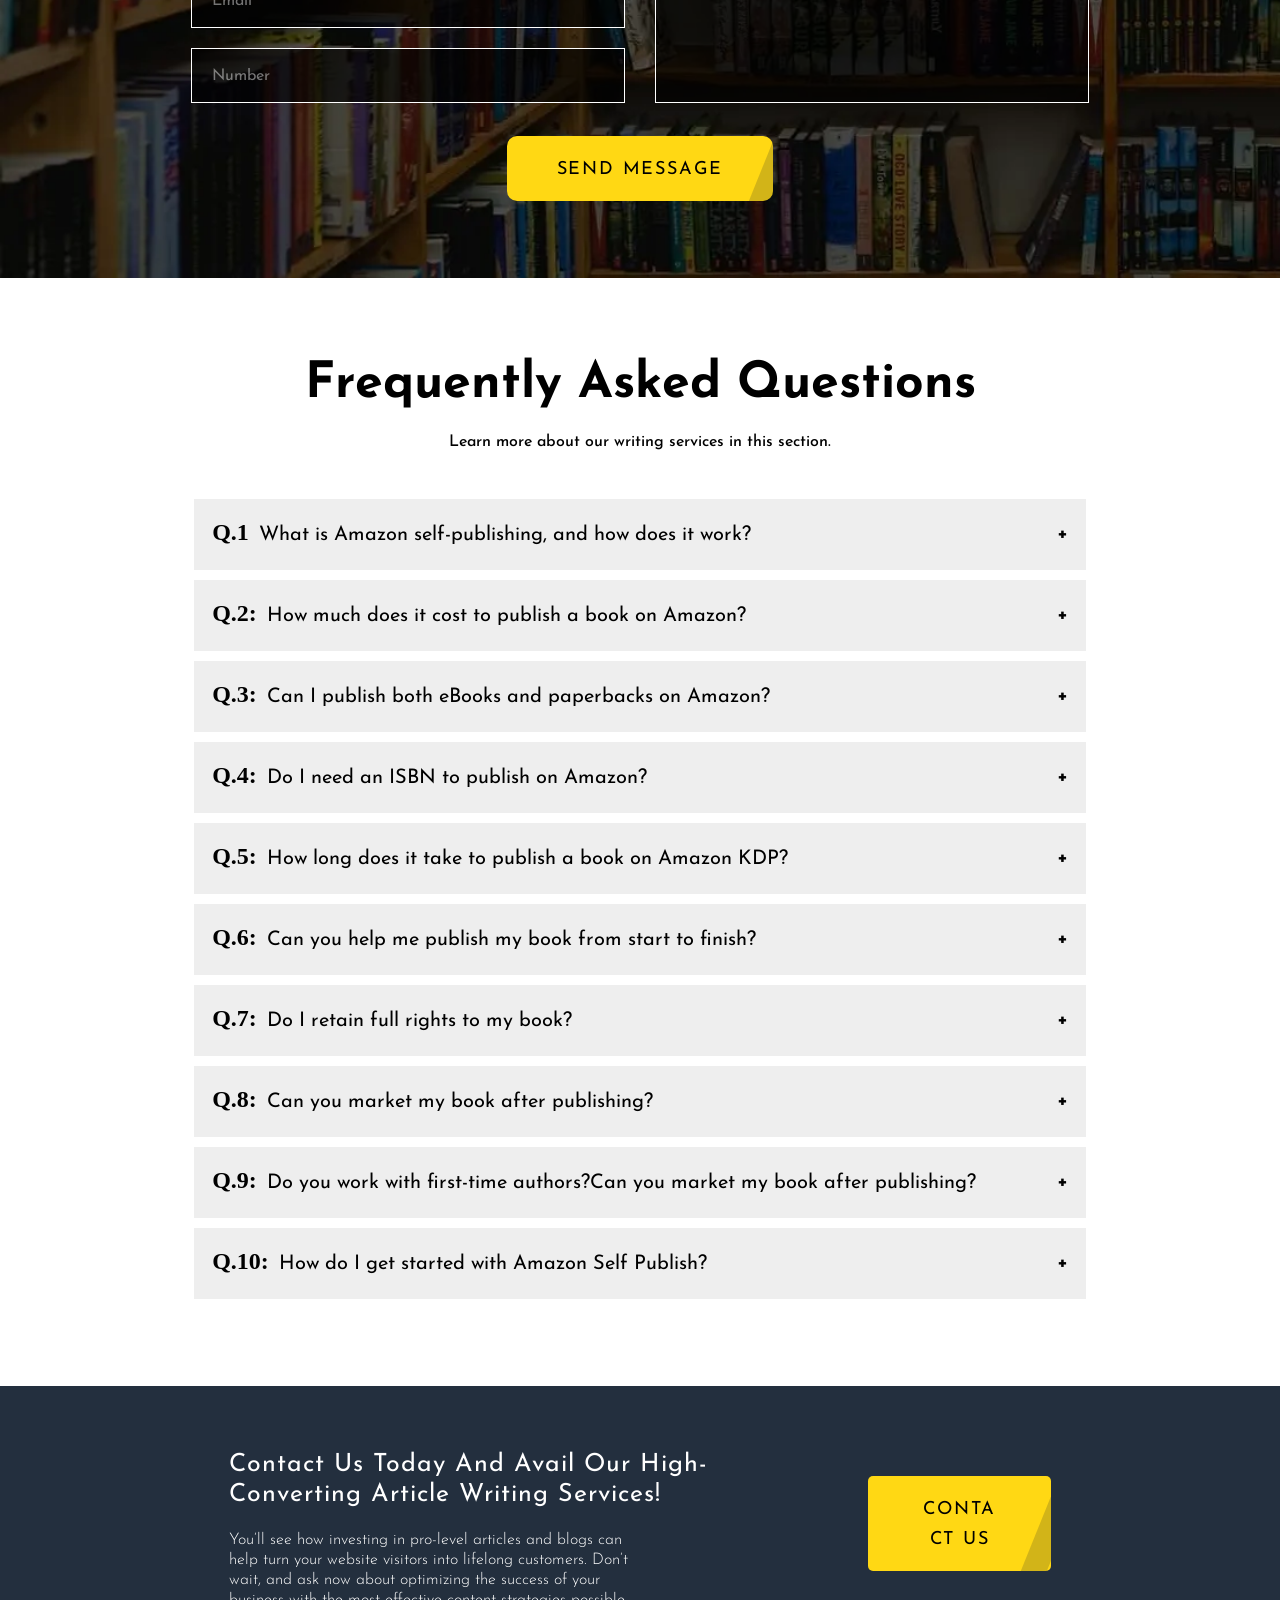
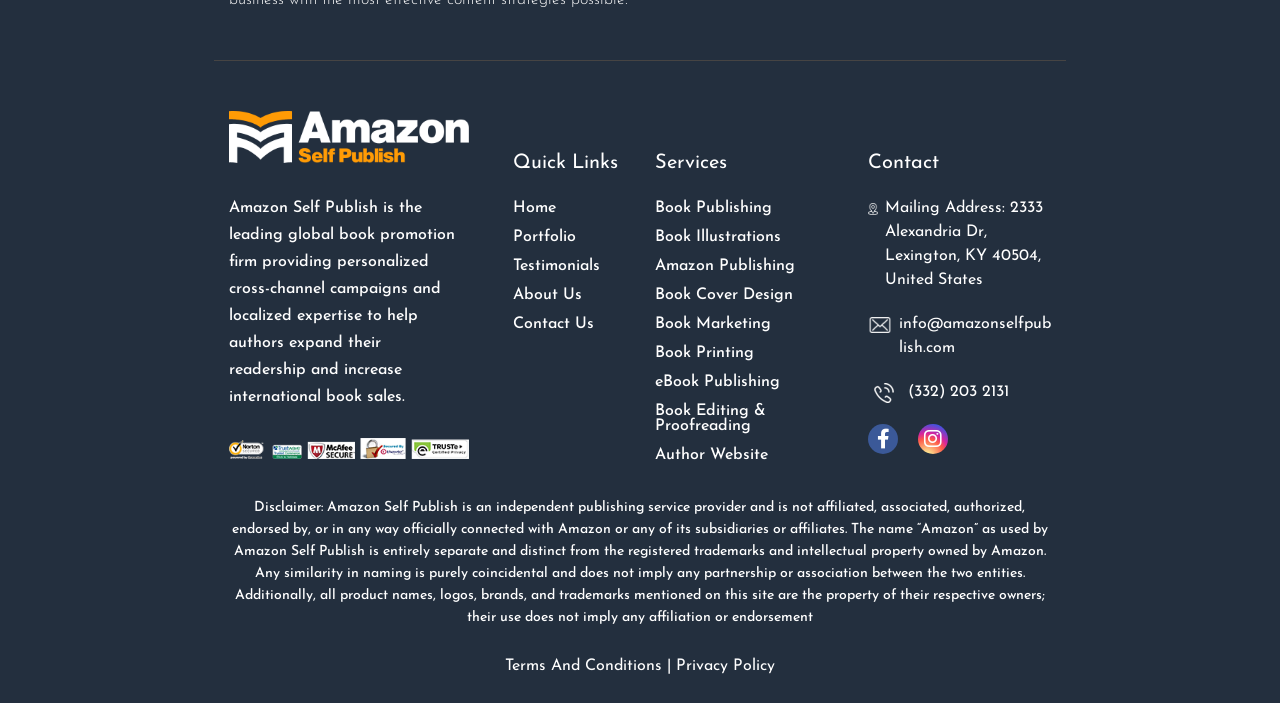
==== commit cc40cdd0: "Add files via upload" ====
--- a/index.html
+++ b/index.html
@@ -224,9 +224,9 @@
         <div class="row">
             <div class="col-md-12">
                 <div class="portfolio_textt">
-                    <h2>Turn Insights Into Engagement With Strategic Writing</h2>
-                    <p class="pb-4">You can have complete confidence in partnering with our article writing services. As a well- established business with a successful multi-year track record, we’ve proven our ability to deliver consistently excellent work and help a wide range of clients achieve their goals.
-                        <br> With streamlined processes, exceptional talent, and a personal commitment to quality and customer care, each project receives our utmost attention and expertise. Moreover, a reputable industry profile built through outstanding service means we carefully protect our strong reputation—so you know you and your business are our top priority.
+                    <h2>Turn Your Draft Into a Polished Masterpiece With Expert Editing</h2>
+                    <p class="pb-4">You can have complete confidence in partnering with our editing and proofreading services. As a well-established business with a successful track record, we've proven our ability to deliver consistently excellent manuscript reviews and corrections.
+                        <br> With streamlined processes, exceptional talent, and a personal commitment to quality, each project receives our utmost attention. Moreover, a reputable industry profile built through outstanding service means we carefully protect our strong reputation—so you know your manuscript is in safe hands.
                     </p>
                 </div>
                 <div class="blogslid">
@@ -279,118 +279,52 @@
                             </a>
                         </div>
                     </div>
-                    <div>
-                        <div class="portfo_boxx">
-                            <a href="images/8.webp" data-fancybox="demo">
-                                <img src="images/8.webp" alt="img">
-                            </a>
-                        </div>
-                    </div>
-                    <div>
-                        <div class="portfo_boxx">
-                            <a href="images/9.webp" data-fancybox="demo">
-                                <img src="images/9.webp" alt="img">
-                            </a>
-                        </div>
-                    </div>
-                    <div>
-                        <div class="portfo_boxx">
-                            <a href="images/10.webp" data-fancybox="demo">
-                                <img src="images/10.webp" alt="img">
-                            </a>
-                        </div>
-                    </div>
+                    
                 </div>
                 <div class="blogslidtwo">
                     <div>
                         <div class="portfo_boxx">
-                            <a href="images/11.webp" data-fancybox="demo">
-                                <img src="images/11.webp" alt="img"></a>
-                        </div>
-                    </div>
-                    <div>
-                        <div class="portfo_boxx">
-                            <a href="images/12.webp" data-fancybox="demo">
-                                <img src="images/12.webp" alt="img"></a>
-                        </div>
-                    </div>
-                    <div>
-                        <div class="portfo_boxx">
-                            <a href="images/13.webp" data-fancybox="demo">
-                                <img src="images/13.webp" alt="img"></a>
-                        </div>
-                    </div>
-                    <div>
-                        <div class="portfo_boxx">
-                            <a href="images/14.webp" data-fancybox="demo">
-                                <img src="images/14.webp" alt="img"></a>
-                        </div>
-                    </div>
-                    <div>
-                        <div class="portfo_boxx">
-                            <a href="images/15.webp" data-fancybox="demo">
-                                <img src="images/15.webp" alt="img"></a>
-                        </div>
-                    </div>
-                    <div>
-                        <div class="portfo_boxx">
-                            <a href="images/16.webp" data-fancybox="demo">
-                                <img src="images/16.webp" alt="img"></a>
-                        </div>
-                    </div>
-                    <div>
-                        <div class="portfo_boxx">
-                            <a href="images/17.webp" data-fancybox="demo">
-                                <img src="images/17.webp" alt="img"></a>
-                        </div>
-                    </div>
-                    <div>
-                        <div class="portfo_boxx">
-                            <a href="images/18.webp" data-fancybox="demo">
-                                <img src="images/18.webp" alt="img"></a>
-                        </div>
-                    </div>
-                    <div>
-                        <div class="portfo_boxx">
-                            <a href="images/19.webp" data-fancybox="demo">
-                                <img src="images/19.webp" alt="img"></a>
-                        </div>
-                    </div>
-                    <div>
-                        <div class="portfo_boxx">
-                            <a href="images/20.webp" data-fancybox="demo">
-                                <img src="images/20.webp" alt="img"></a>
-                        </div>
-                    </div>
-                    <div>
-                        <div class="portfo_boxx">
-                            <a href="images/21.webp" data-fancybox="demo"><img src="images/21.webp" alt="img"></a>
-                        </div>
-                    </div>
-                    <div>
-                        <div class="portfo_boxx">
-                            <a href="images/22.webp" data-fancybox="demo">
-                                <img src="images/22.webp" alt="img"></a>
-                        </div>
-                    </div>
-                    <div>
-                        <div class="portfo_boxx">
-                            <a href="images/23.webp" data-fancybox="demo">
-                                <img src="images/23.webp" alt="img"></a>
-                        </div>
-                    </div>
-                    <div>
-                        <div class="portfo_boxx">
-                            <a href="images/24.webp" data-fancybox="demo">
-                                <img src="images/24.webp" alt="img"></a>
-                        </div>
-                    </div>
-                    <div>
-                        <div class="portfo_boxx">
-                            <a href="images/25.webp" data-fancybox="demo">
-                                <img src="images/25.webp" alt="img"></a>
-                        </div>
-                    </div>
+                            <a href="images/7.webp" data-fancybox="demo">
+                                <img src="images/7.webp" alt="img"></a>
+                        </div>
+                    </div>
+                    <div>
+                        <div class="portfo_boxx">
+                            <a href="images/6.webp" data-fancybox="demo">
+                                <img src="images/6.webp" alt="img"></a>
+                        </div>
+                    </div>
+                    <div>
+                        <div class="portfo_boxx">
+                            <a href="images/5.webp" data-fancybox="demo">
+                                <img src="images/5.webp" alt="img"></a>
+                        </div>
+                    </div>
+                    <div>
+                        <div class="portfo_boxx">
+                            <a href="images/4.webp" data-fancybox="demo">
+                                <img src="images/4.webp" alt="img"></a>
+                        </div>
+                    </div>
+                    <div>
+                        <div class="portfo_boxx">
+                            <a href="images/3.webp" data-fancybox="demo">
+                                <img src="images/3.webp" alt="img"></a>
+                        </div>
+                    </div>
+                    <div>
+                        <div class="portfo_boxx">
+                            <a href="images/2.webp" data-fancybox="demo">
+                                <img src="images/2.webp" alt="img"></a>
+                        </div>
+                    </div>
+                    <div>
+                        <div class="portfo_boxx">
+                            <a href="images/1.webp" data-fancybox="demo">
+                                <img src="images/1.webp" alt="img"></a>
+                        </div>
+                    </div>
+                    
                 </div>
                 <div class="row">
                     <div class="col-md-12">
--- a/css/style.css
+++ b/css/style.css
@@ -773,6 +773,9 @@
 .youagian ul {
   margin-bottom: 20px;
 }
+.portfo_boxx{
+  width: 270px;
+}
 
 .main_blog_boxx .blgss_imgg,
 .portfo_boxx a {
--- a/css/responsive.css
+++ b/css/responsive.css
@@ -373,10 +373,10 @@
         width: 100%;
     }
     button.accordion {
-        padding: 10px 5px 30px;
+                padding: 10px 10px;
         font-size: 15px;
         display: flex;
-        justify-content: center;
+        justify-content: space-between;
         line-height: normal;
     }
     button.accordion h6 {
@@ -942,12 +942,19 @@
         width: 100%;
     }
     button.accordion {
-        padding: 10px 5px 30px;
+        padding: 10px 10px;
         font-size: 15px;
         display: flex;
-        justify-content: center;
+        justify-content: space-between;
         line-height: normal;
     }
+    .faqss .active {
+    background: #131921;
+    color: #ffd814;
+    height: fit-content;
+    padding: 10px 10px 30px;
+    align-items: center;
+}
     button.accordion h6 {
         font-size: 10px;
         margin: 0;
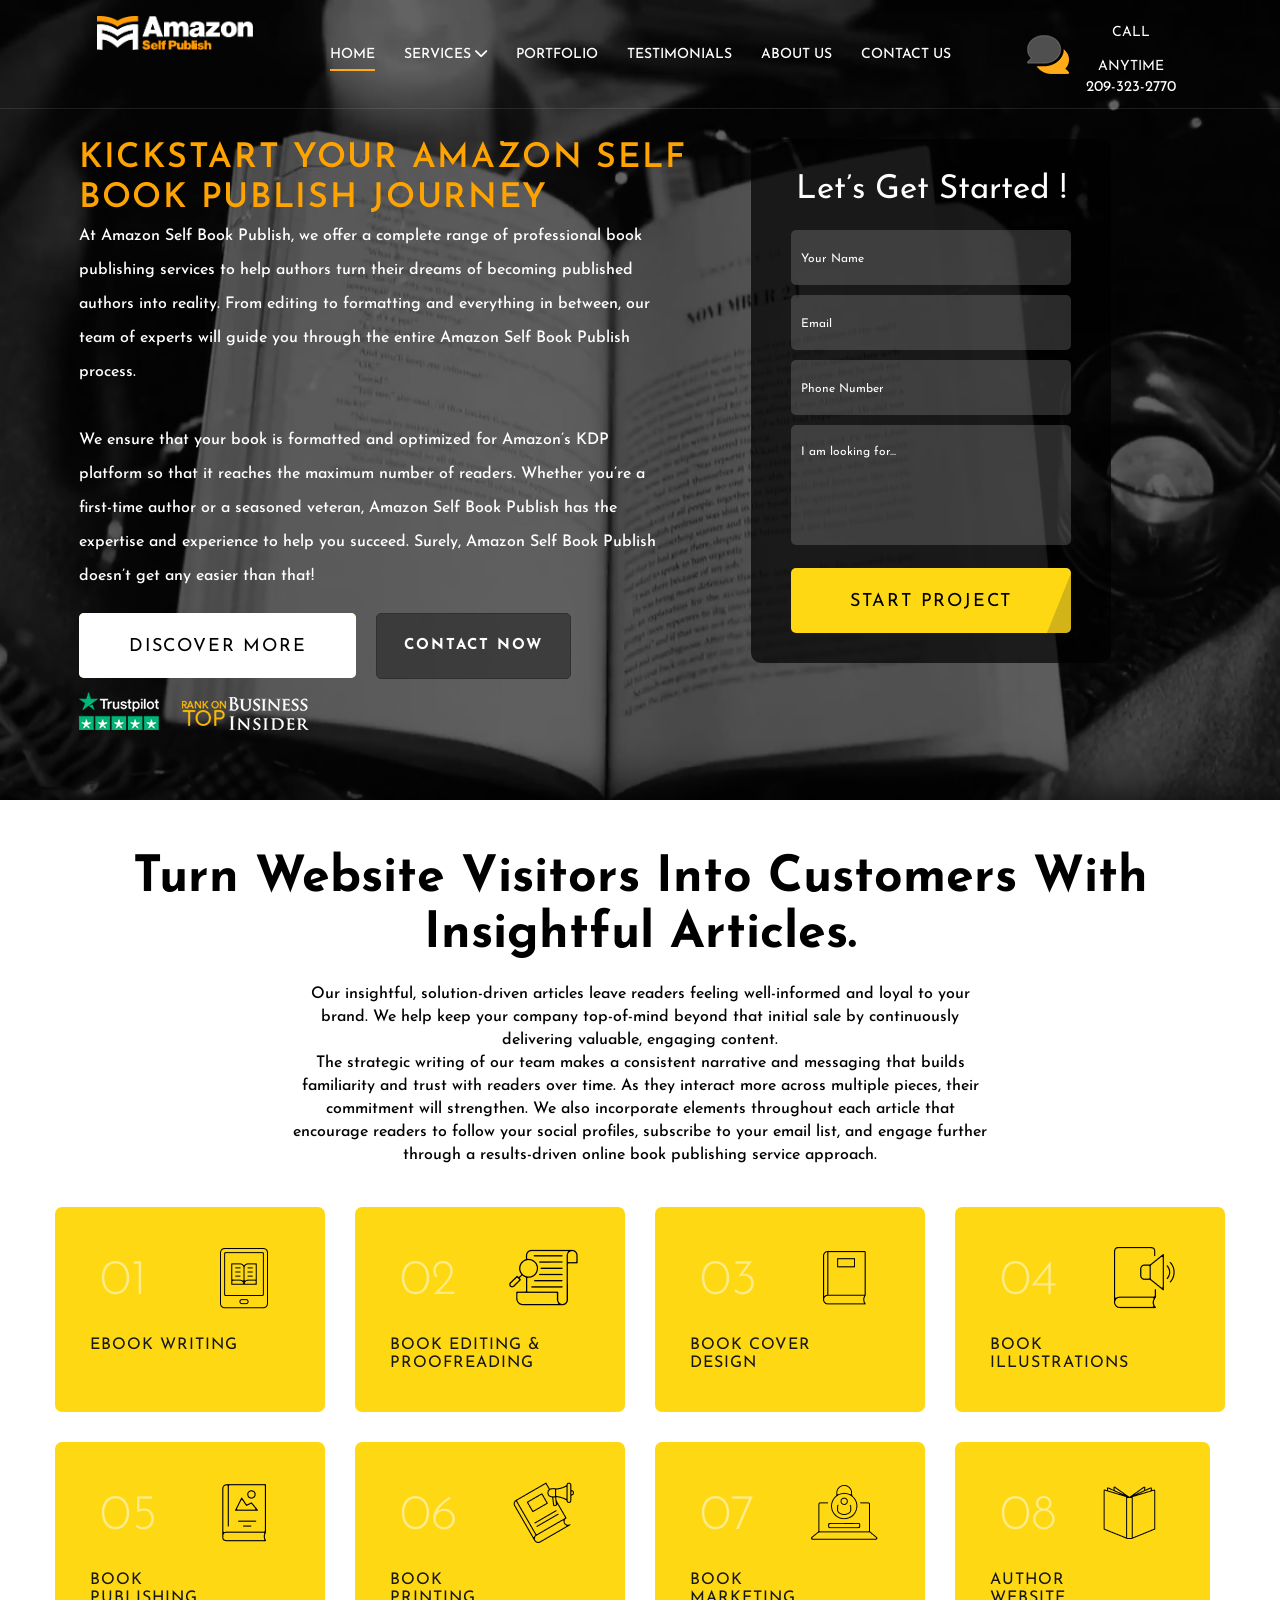
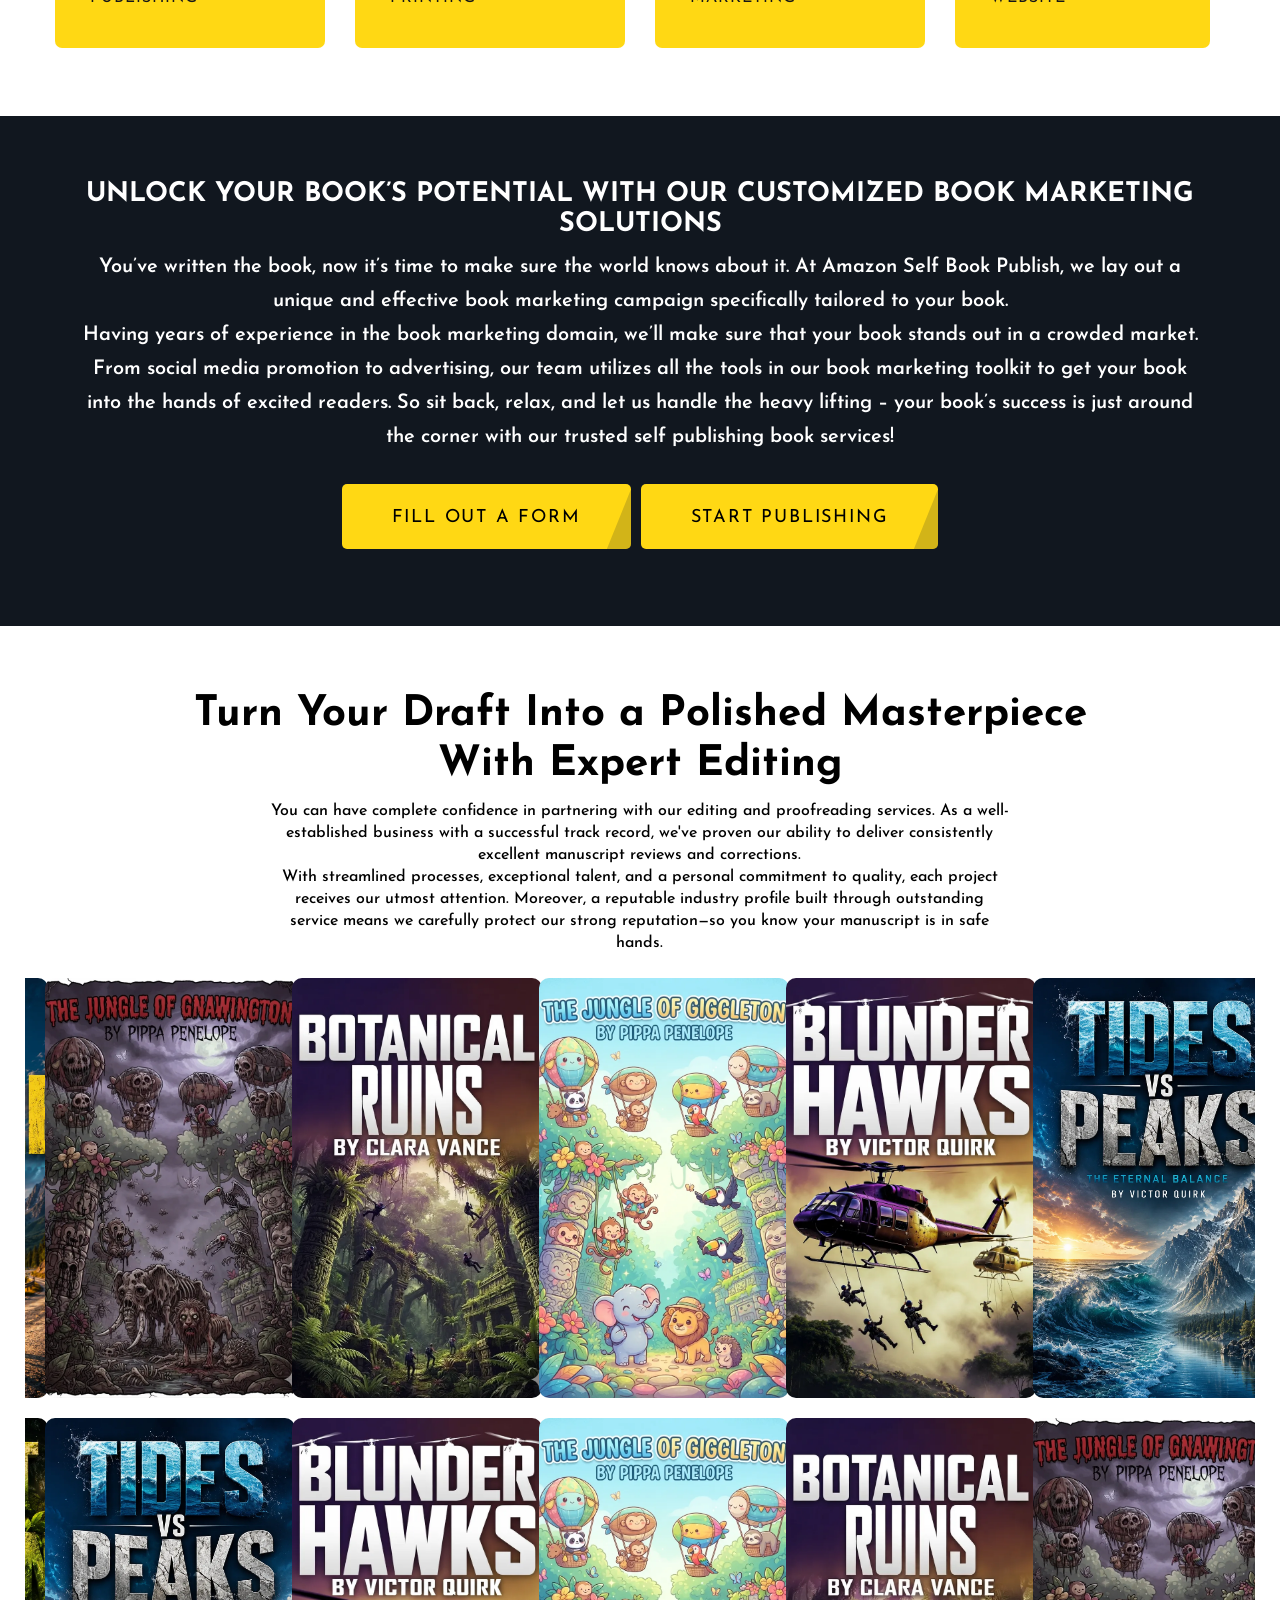
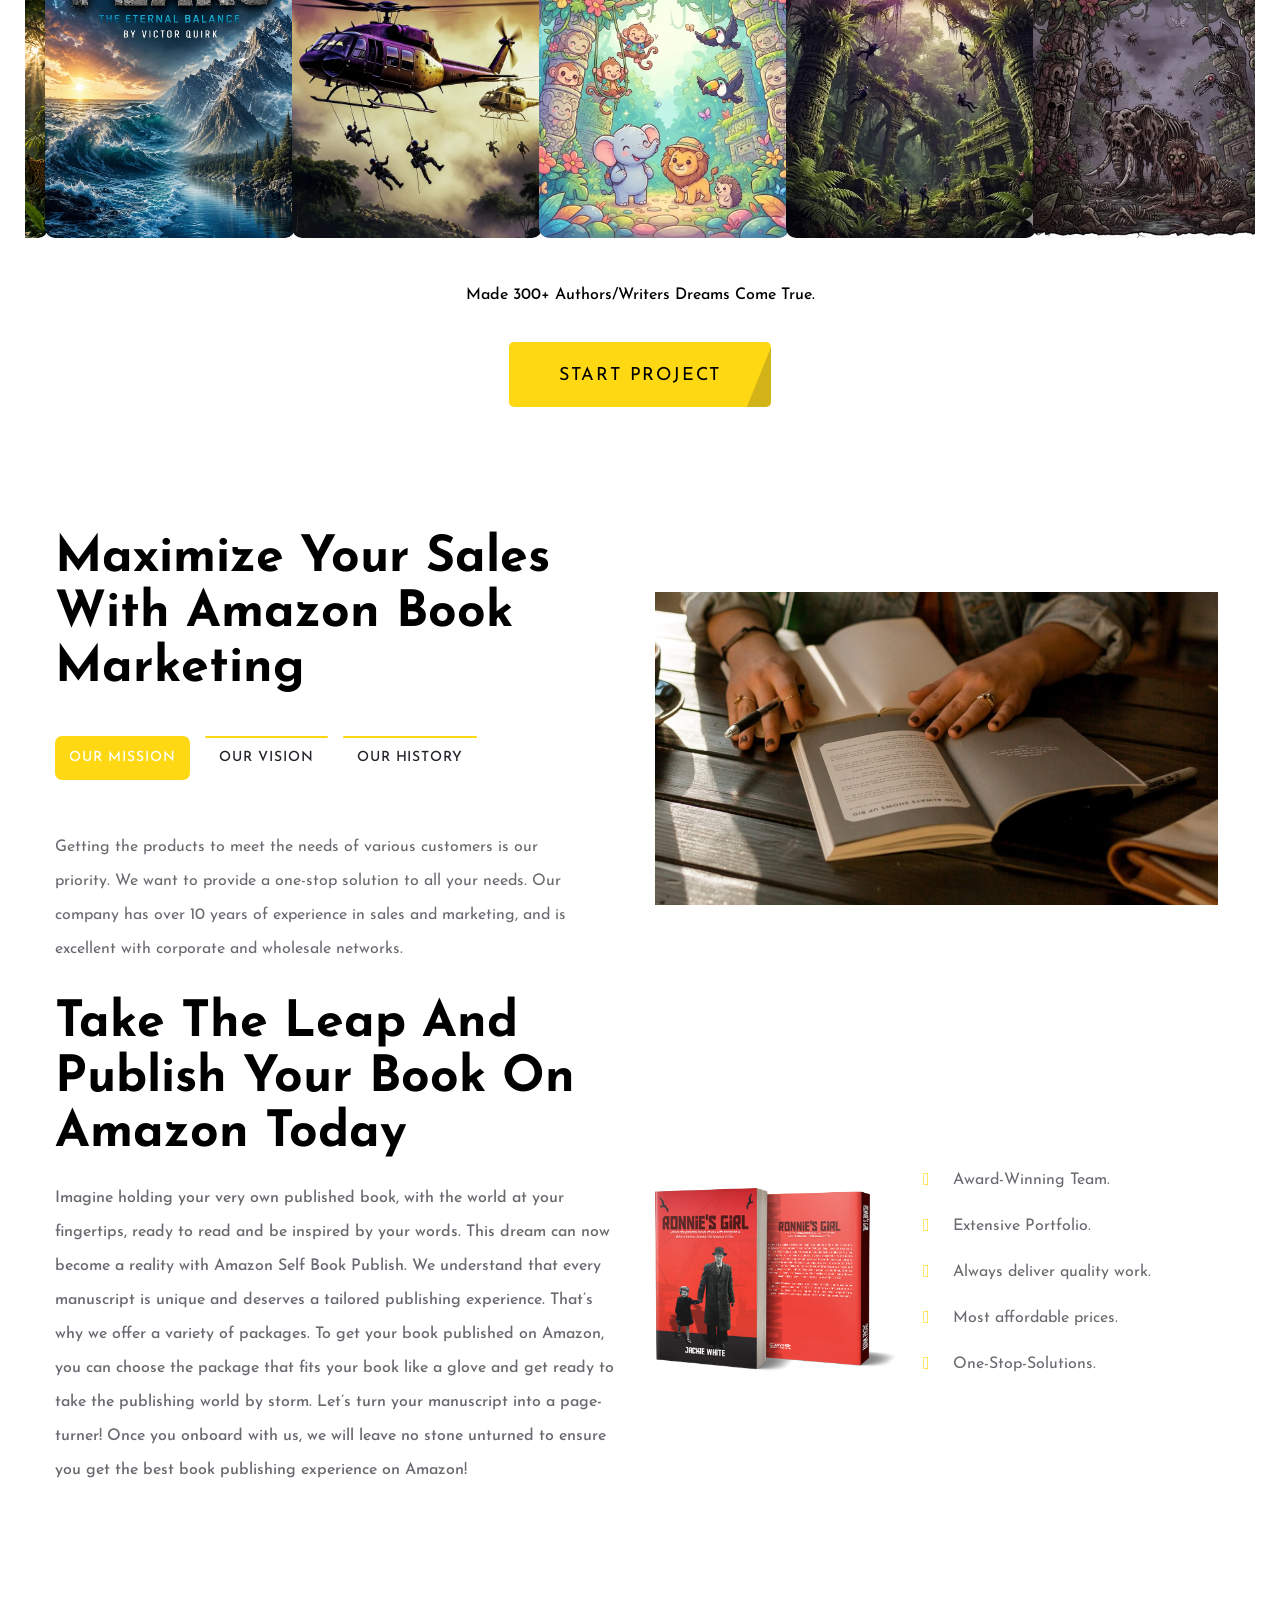
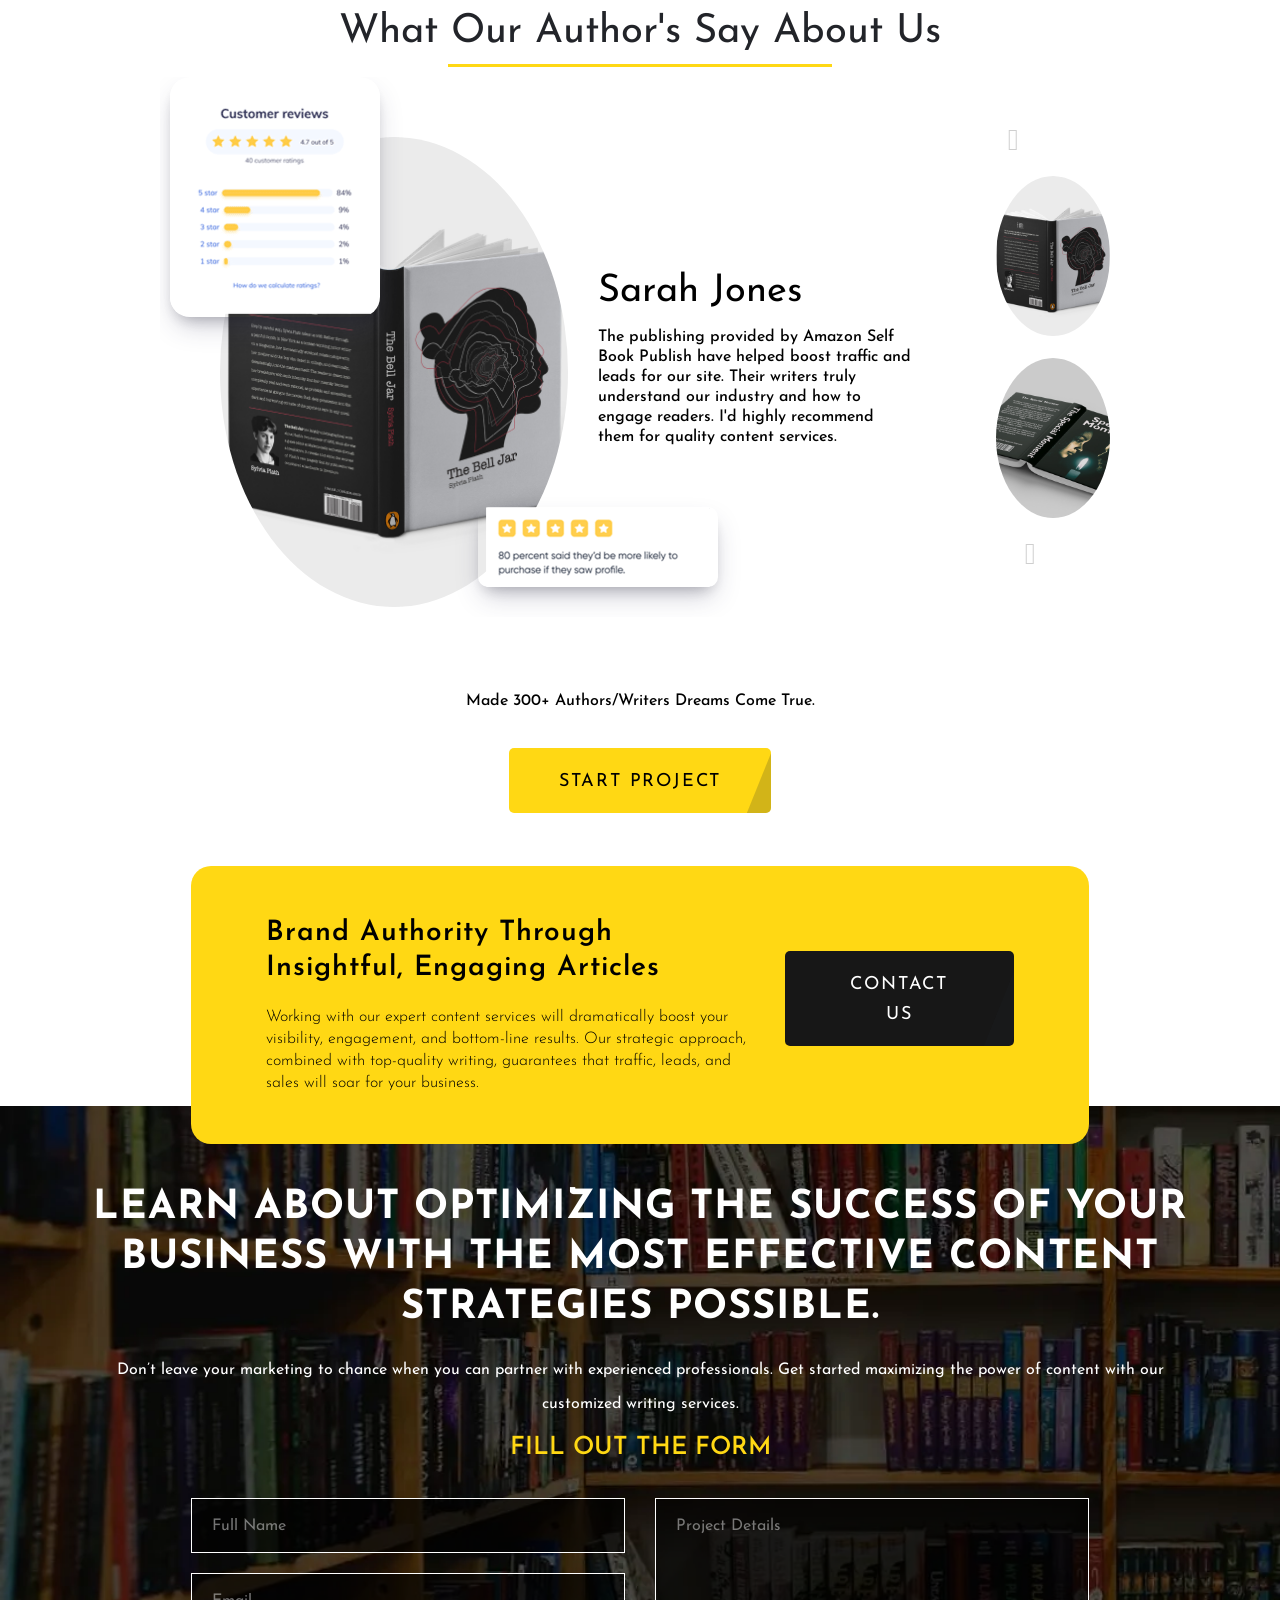
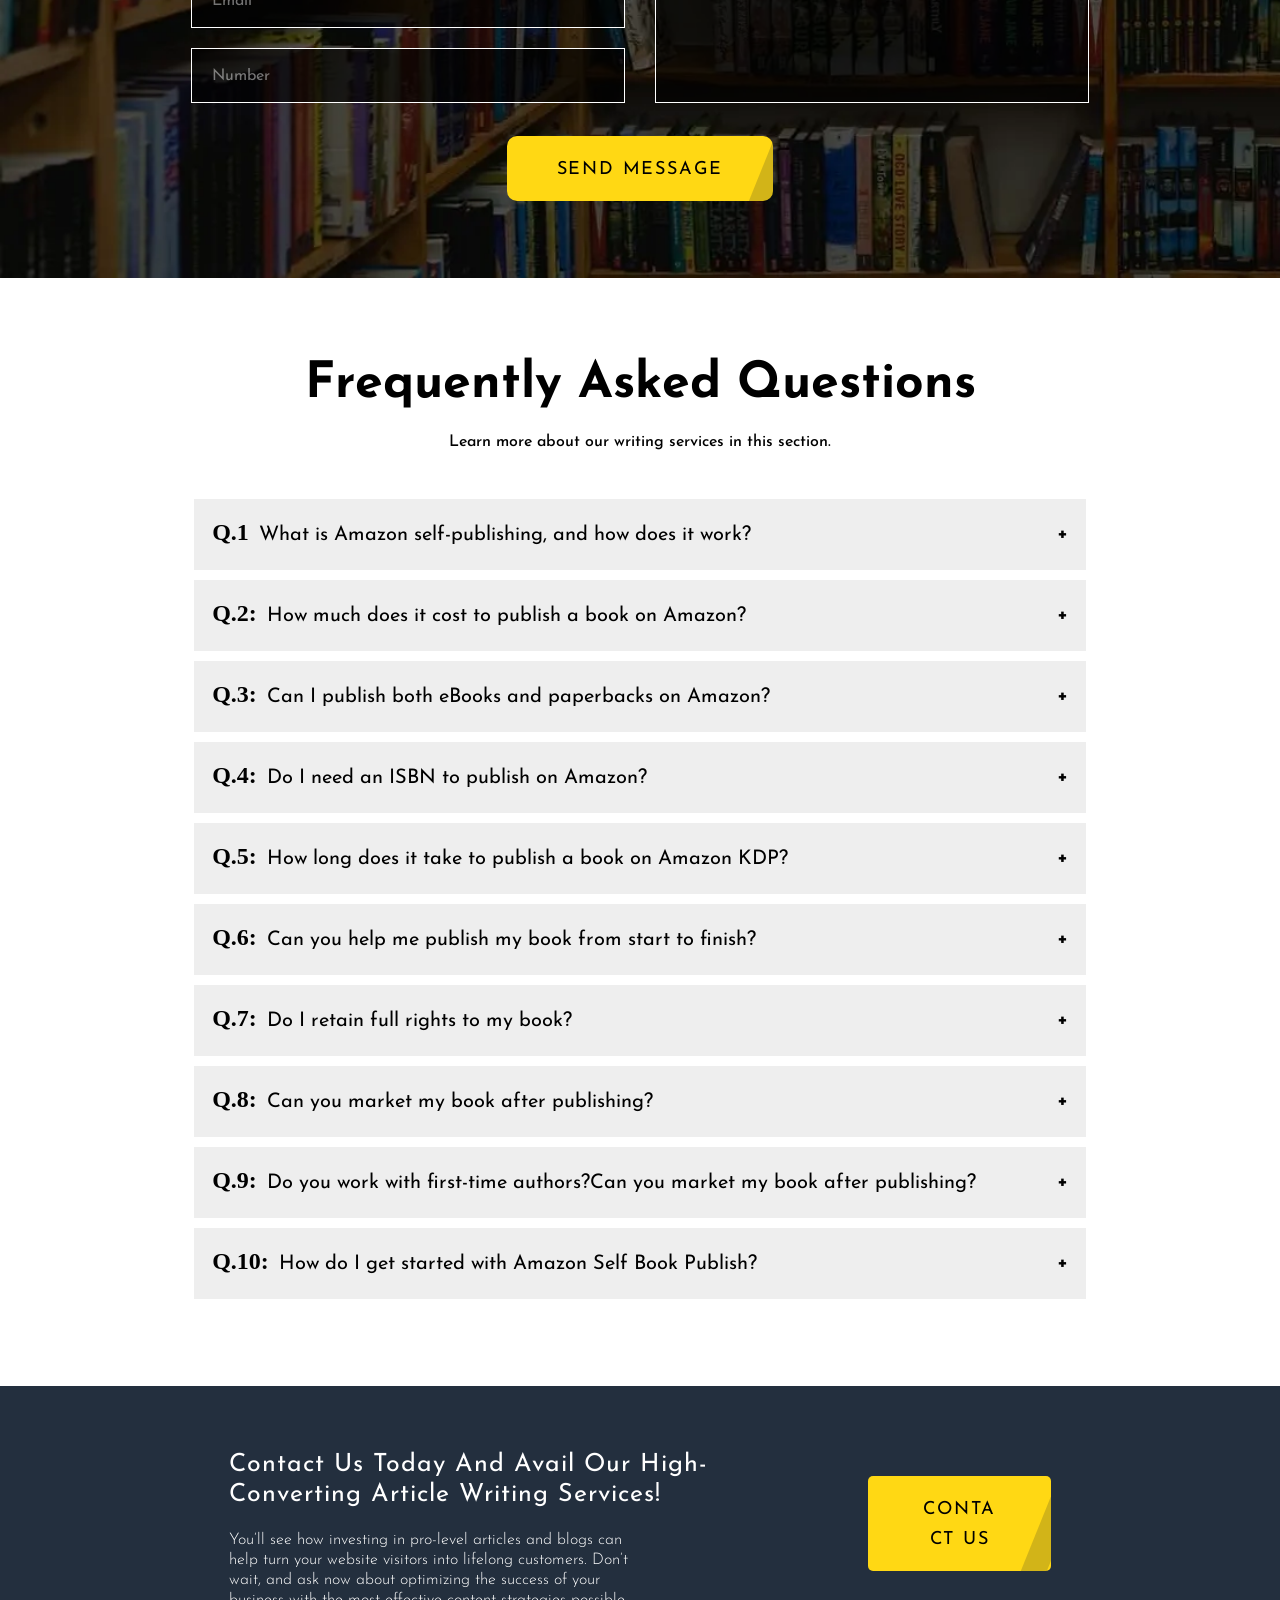
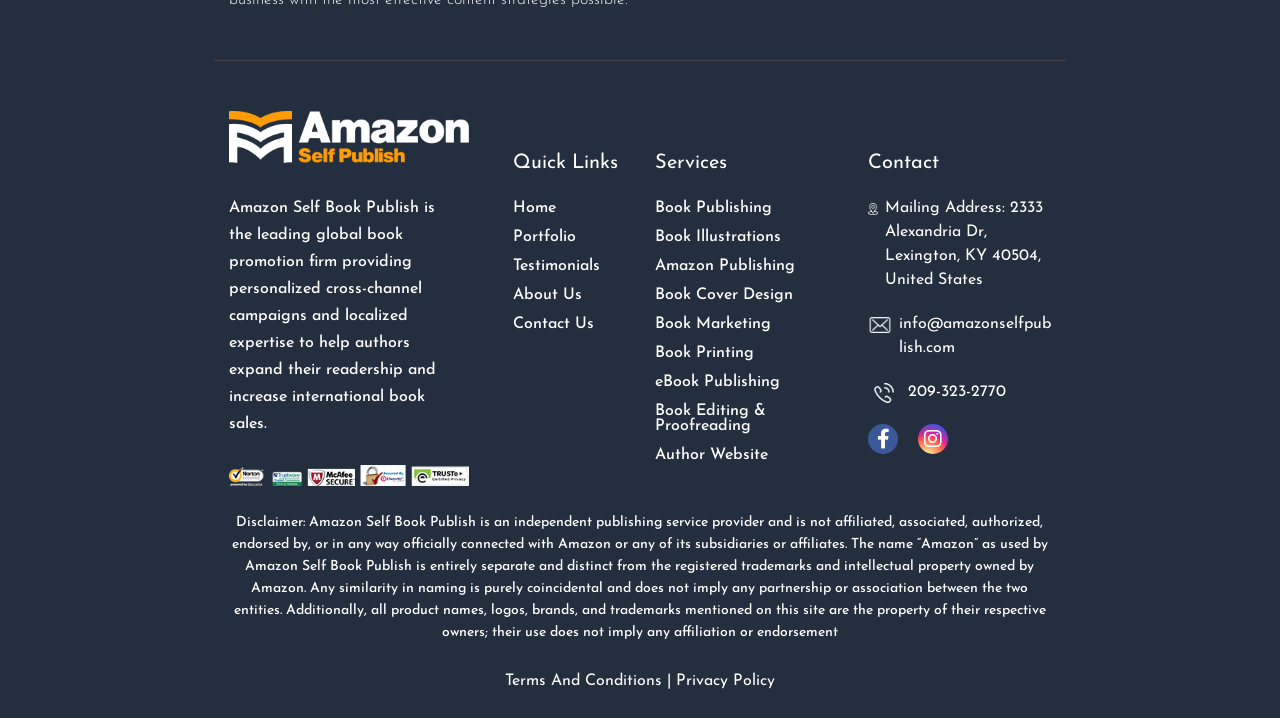
==== commit e117f75c: "Add files via upload" ====
--- a/index.html
+++ b/index.html
@@ -1,7 +1,7 @@
 <!DOCTYPE html>
 <html lang="en">
     <head>
-    <title>Trusted Amazon Self Publish Company in the USA</title>
+    <title>Trusted Amazon Self Book Publish Company in the USA</title>
     <meta charset="utf-8">
     <meta name="viewport" content="width=device-width, initial-scale=1, shrink-to-fit=no">
     <link rel="stylesheet" href="css/animate.css">
@@ -28,7 +28,7 @@
                     <div class="col-md-2">
                         <div class="logo_here">
                             <a href="index.html">
-                                <img src="images/site-logo.png" alt="Amazon Self Publish">
+                                <img src="images/site-logo.png" alt="Amazon Self Book Publish">
                             </a>
                         </div>
                     </div>
@@ -58,8 +58,8 @@
                     <div class="col-md-2">
                         <div class="call_any">
                             <img src="images/chat-icon.png" alt="img">
-                            <a href="#"><span>call anytime</span>
-                                <h6>(332) 203 2131</h6>
+                            <a href="tel:2093232770"><span>call anytime</span>
+                                <h6>209-323-2770</h6>
                             </a>
                         </div>
                     </div>
@@ -72,9 +72,9 @@
         <div class="row">
             <div class="col-md-7 m-auto">
                 <div class="banner_textt">
-                    <h1>Kickstart Your Amazon Self Publish Journey</h1>
-                    <p>At Amazon Self Publish, we offer a complete range of professional book publishing services to help authors turn their dreams of becoming published authors into reality. From editing to formatting and everything in between, our team of experts will guide you through the entire Amazon Self Publish process.
-                        <br> <br> We ensure that your book is formatted and optimized for Amazon’s KDP platform so that it reaches the maximum number of readers. Whether you’re a first-time author or a seasoned veteran, Amazon Self Publish has the expertise and experience to help you succeed. Surely, Amazon Self Publish doesn’t get any easier than that!
+                    <h1>Kickstart Your Amazon Self Book Publish Journey</h1>
+                    <p>At Amazon Self Book Publish, we offer a complete range of professional book publishing services to help authors turn their dreams of becoming published authors into reality. From editing to formatting and everything in between, our team of experts will guide you through the entire Amazon Self Book Publish process.
+                        <br> <br> We ensure that your book is formatted and optimized for Amazon’s KDP platform so that it reaches the maximum number of readers. Whether you’re a first-time author or a seasoned veteran, Amazon Self Book Publish has the expertise and experience to help you succeed. Surely, Amazon Self Book Publish doesn’t get any easier than that!
                     </p>
 
                     <ul class="d-flex">
@@ -86,7 +86,7 @@
                         <li><a href="contact-us.html" class="theme_btn2">
                                 <span></span><span></span><span></span><span></span> Contact Now</a></li>
                     </ul>
-                    <img src="images/banlogo.png" alt="Amazon Self Publish">
+                    <img src="images/banlogo.png" alt="Amazon Self Book Publish">
                 </div>
             </div>
             <div class="col-md-5">
@@ -197,7 +197,7 @@
         <div class="row">
             <div class="col-md-12">
                 <h2>Unlock Your Book’s Potential with Our Customized Book Marketing Solutions</h2>
-                <span>You’ve written the book, now it’s time to make sure the world knows about it. At Amazon Self Publish, we lay out a unique and effective book marketing campaign specifically tailored to your book. 
+                <span>You’ve written the book, now it’s time to make sure the world knows about it. At Amazon Self Book Publish, we lay out a unique and effective book marketing campaign specifically tailored to your book. 
                     <br> Having years of experience in the book marketing domain, we’ll make sure that your book stands out in a crowded market. From social media promotion to advertising, our team utilizes all the tools in our book marketing toolkit to get your book into the hands of excited readers. So sit back, relax, and let us handle the heavy lifting – your book’s success is just around the corner with our trusted self publishing book services!
                 </span>
                 <ul class="d-flex">
@@ -365,7 +365,7 @@
                             </div>
                             <div class="tab" id="tab-3">
                                 <div class="content">
-                                    <div class="text">Amazon Self Publish was founded by a group of publishing industry professionals with a passion for helping authors succeed. We have over 10 years of experience in the book publishing industry and have helped hundreds of authors bring their books to the world. Our team is dedicated to providing the best Amazon book publishing services and support to our clients, and we’re proud of the successful projects we’ve been a part of over the years.</div>
+                                    <div class="text">Amazon Self Book Publish was founded by a group of publishing industry professionals with a passion for helping authors succeed. We have over 10 years of experience in the book publishing industry and have helped hundreds of authors bring their books to the world. Our team is dedicated to providing the best Amazon book publishing services and support to our clients, and we’re proud of the successful projects we’ve been a part of over the years.</div>
                                 </div>
                             </div>
                         </div>
@@ -380,7 +380,7 @@
             <div class="right-col col-xl-6 col-lg-12 col-md-12 col-sm-12">
                 <div class="inner">
                     <h2>Take The Leap And Publish Your Book On Amazon Today</h2>
-                    <p class="text">Imagine holding your very own published book, with the world at your fingertips, ready to read and be inspired by your words. This dream can now become a reality with Amazon Self Publish. We understand that every manuscript is unique and deserves a tailored publishing experience. That’s why we offer a variety of packages. To get your book published on Amazon, you can choose the package that fits your book like a glove and get ready to take the publishing world by storm. Let’s turn your manuscript into a page-turner! Once you onboard with us, we will leave no stone unturned to ensure you get the best book publishing experience on Amazon!</p>
+                    <p class="text">Imagine holding your very own published book, with the world at your fingertips, ready to read and be inspired by your words. This dream can now become a reality with Amazon Self Book Publish. We understand that every manuscript is unique and deserves a tailored publishing experience. That’s why we offer a variety of packages. To get your book published on Amazon, you can choose the package that fits your book like a glove and get ready to take the publishing world by storm. Let’s turn your manuscript into a page-turner! Once you onboard with us, we will leave no stone unturned to ensure you get the best book publishing experience on Amazon!</p>
                 </div>
             </div>
             <div class="m-auto right-col col-xl-6 col-lg-12 col-md-12 col-sm-12">
@@ -430,7 +430,7 @@
                                 </div>
                                 <div class="col-md-6 m-auto">
                                     <h3>Sarah Jones</h3>
-                                    <p>The publishing provided by Amazon Self Publish have helped boost traffic and leads for our site. Their writers truly understand our industry and how to engage readers. I'd highly recommend them for quality content services. </p>
+                                    <p>The publishing provided by Amazon Self Book Publish have helped boost traffic and leads for our site. Their writers truly understand our industry and how to engage readers. I'd highly recommend them for quality content services. </p>
                                 </div>
                             </div>
                         </div>
@@ -447,7 +447,7 @@
                                 </div>
                                 <div class="col-md-6 m-auto">
                                     <h3>Ellie King </h3>
-                                    <p>Since partnering with Amazon Self Publish, our publishing have become a top resource in our niche. They work hard to deliver informative, shareable content that builds our brand's authority. The results have surpassed all expectations. </p>
+                                    <p>Since partnering with Amazon Self Book Publish, our publishing have become a top resource in our niche. They work hard to deliver informative, shareable content that builds our brand's authority. The results have surpassed all expectations. </p>
                                 </div>
                             </div>
                         </div>
@@ -464,7 +464,7 @@
                                 </div>
                                 <div class="col-md-6 m-auto">
                                     <h3>Lisa Brown</h3>
-                                    <p>High-level strategic insights combined with beautiful writing - it's obvious why Amazon Self Publish is the best in the business. Whether we need new blog posts or bylined pieces, they consistently go above and beyond. Their work is worth every penny.</p>
+                                    <p>High-level strategic insights combined with beautiful writing - it's obvious why Amazon Self Book Publish is the best in the business. Whether we need new blog posts or bylined pieces, they consistently go above and beyond. Their work is worth every penny.</p>
                                 </div>
                             </div>
                         </div>
@@ -481,7 +481,7 @@
                                 </div>
                                 <div class="col-md-6 m-auto">
                                     <h3>Joseph Strikes </h3>
-                                    <p>Outsourcing content creation to Amazon Self Publish blog writing services has taken so much pressure off my plate. I'm always impressed with the high-quality, engaging publishing delivered on schedule. Your writers truly understand my brand - it's like they're in my head! Since partnering with your team, I've seen a huge increase in traffic and leads. The results have taken my business to the next level. </p>
+                                    <p>Outsourcing content creation to Amazon Self Book Publish blog writing services has taken so much pressure off my plate. I'm always impressed with the high-quality, engaging publishing delivered on schedule. Your writers truly understand my brand - it's like they're in my head! Since partnering with your team, I've seen a huge increase in traffic and leads. The results have taken my business to the next level. </p>
                                 </div>
                             </div>
                         </div>
@@ -498,7 +498,7 @@
                                 </div>
                                 <div class="col-md-6 m-auto">
                                     <h3>Sarah Lexion</h3>
-                                    <p>As a small startup, I didn't have the bandwidth to keep my blog updated regularly. Now, I get a steady stream of fresh posts without lifting a finger, thanks to the writing pros of Amazon Self Publish. They work hard to relate to my audience and integrate promotional messaging seamlessly. Customer signups have boomed since using your services - I highly recommend it for any busy entrepreneur! </p>
+                                    <p>As a small startup, I didn't have the bandwidth to keep my blog updated regularly. Now, I get a steady stream of fresh posts without lifting a finger, thanks to the writing pros of Amazon Self Book Publish. They work hard to relate to my audience and integrate promotional messaging seamlessly. Customer signups have boomed since using your services - I highly recommend it for any busy entrepreneur! </p>
                                 </div>
                             </div>
                         </div>
@@ -688,7 +688,7 @@
                     <p>Of course, we specialize in helping first-time authors turn their ideas into professionally published books.</p>
                 </div>
                 <button class="accordion">
-                    <h6>Q.10:</h6>How do I get started with Amazon Self Publish?
+                    <h6>Q.10:</h6>How do I get started with Amazon Self Book Publish?
                 </button>
                 <div class="panel">
                     <p>Simply contact us for a free consultation, and we’ll guide you step-by-step based on your goals.</p>
@@ -722,8 +722,8 @@
         <div class="row">
             <div class="col-md-4">
                 <div class="footer_details">
-                    <img src="images/site-logo.png" alt="Amazon Self Publish">
-                    <p>Amazon Self Publish is the leading global book promotion firm providing personalized cross-channel campaigns and localized expertise to help authors expand their readership and increase international book sales.</p>
+                    <img src="images/site-logo.png" alt="Amazon Self Book Publish">
+                    <p>Amazon Self Book Publish is the leading global book promotion firm providing personalized cross-channel campaigns and localized expertise to help authors expand their readership and increase international book sales.</p>
                     <img src="images/payment.png" alt="img">
                 </div>
             </div>
@@ -770,10 +770,10 @@
                             <li>info@amazonselfpublish.com</li>
                         </ul>
                     </a>
-                    <a href="#">
+                    <a href="tel:2093232770">
                         <ul class="d-flex">
                             <li><img src="images/phone-call.png" alt="img"></li>
-                            <li>(332) 203 2131</li>
+                            <li>209-323-2770</li>
                         </ul>
                     </a>
                 </div>
@@ -786,7 +786,7 @@
             </div>
             <div class="col-md-12">
                 <div class="footer_details_disclaimer">
-                    <p> Disclaimer: Amazon Self Publish is an independent publishing service provider and is not affiliated, associated, authorized, endorsed by, or in any way officially connected with Amazon or any of its subsidiaries or affiliates. The name “Amazon” as used by Amazon Self Publish is entirely separate and distinct from the registered trademarks and intellectual property owned by Amazon. Any similarity in naming is purely coincidental and does not imply any partnership or association between the two entities. Additionally, all product names, logos, brands, and trademarks mentioned on this site are the property of their respective owners; their use does not imply any affiliation or endorsement</p>
+                    <p> Disclaimer: Amazon Self Book Publish is an independent publishing service provider and is not affiliated, associated, authorized, endorsed by, or in any way officially connected with Amazon or any of its subsidiaries or affiliates. The name “Amazon” as used by Amazon Self Book Publish is entirely separate and distinct from the registered trademarks and intellectual property owned by Amazon. Any similarity in naming is purely coincidental and does not imply any partnership or association between the two entities. Additionally, all product names, logos, brands, and trademarks mentioned on this site are the property of their respective owners; their use does not imply any affiliation or endorsement</p>
                 </div>
             </div>
         </div>
--- a/css/style.css
+++ b/css/style.css
@@ -774,7 +774,7 @@
   margin-bottom: 20px;
 }
 .portfo_boxx{
-  width: 270px;
+  width: 250px;
 }
 
 .main_blog_boxx .blgss_imgg,
@@ -1214,14 +1214,14 @@
 
 .intersted_boxx_wrpp ul li h3 {
   font-size: 28px;
-  color: #fff;
+  color: #000;
   letter-spacing: 1px;
   font-weight: 600;
 }
 
 .intersted_boxx_wrpp ul li p {
   font-size: 16px;
-  color: #fff;
+  color: #000;
   font-weight: 300;
   margin: 0;
   line-height: 22px;
--- a/css/responsive.css
+++ b/css/responsive.css
@@ -1131,4 +1131,7 @@
     .slicknav_nav .slicknav_arrow, header.main_header ul li a:after{
         display: none;
     }
+    .portfo_boxx {
+        width: 100%;
+    }
 }
